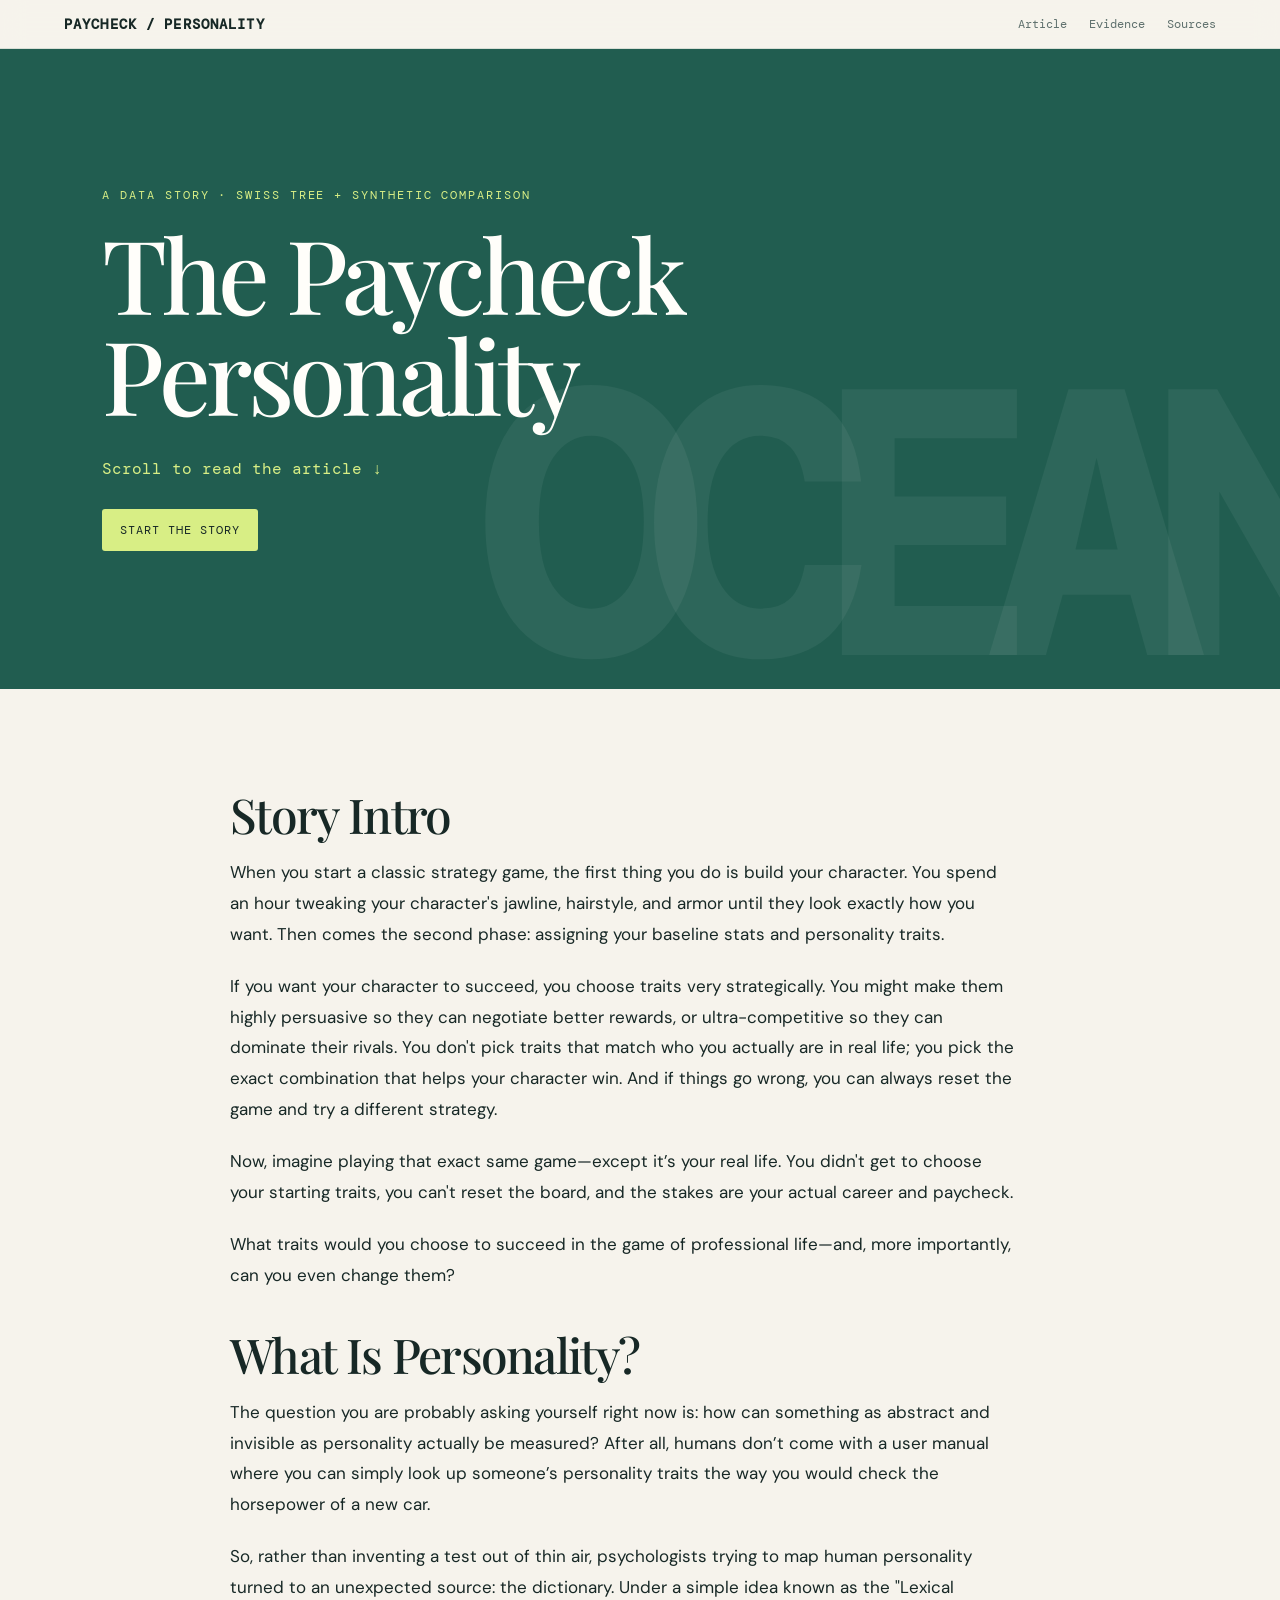
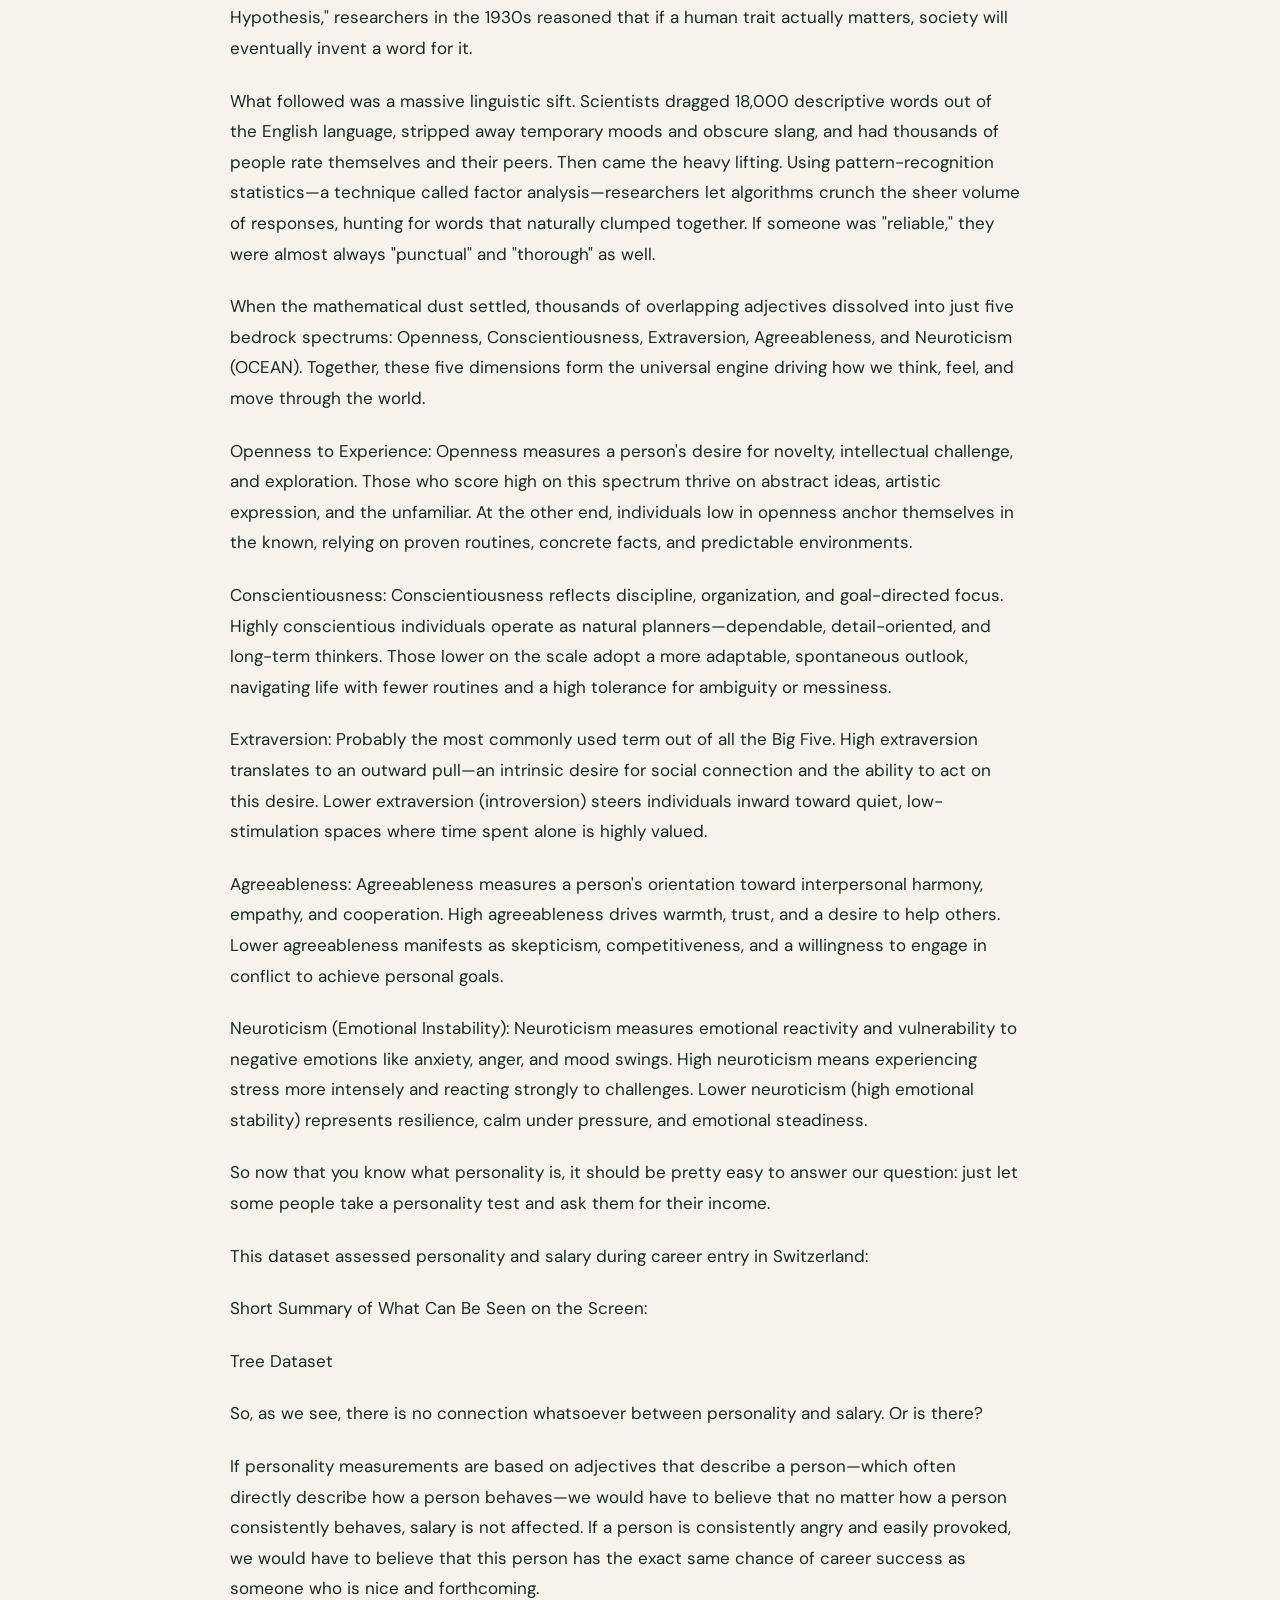
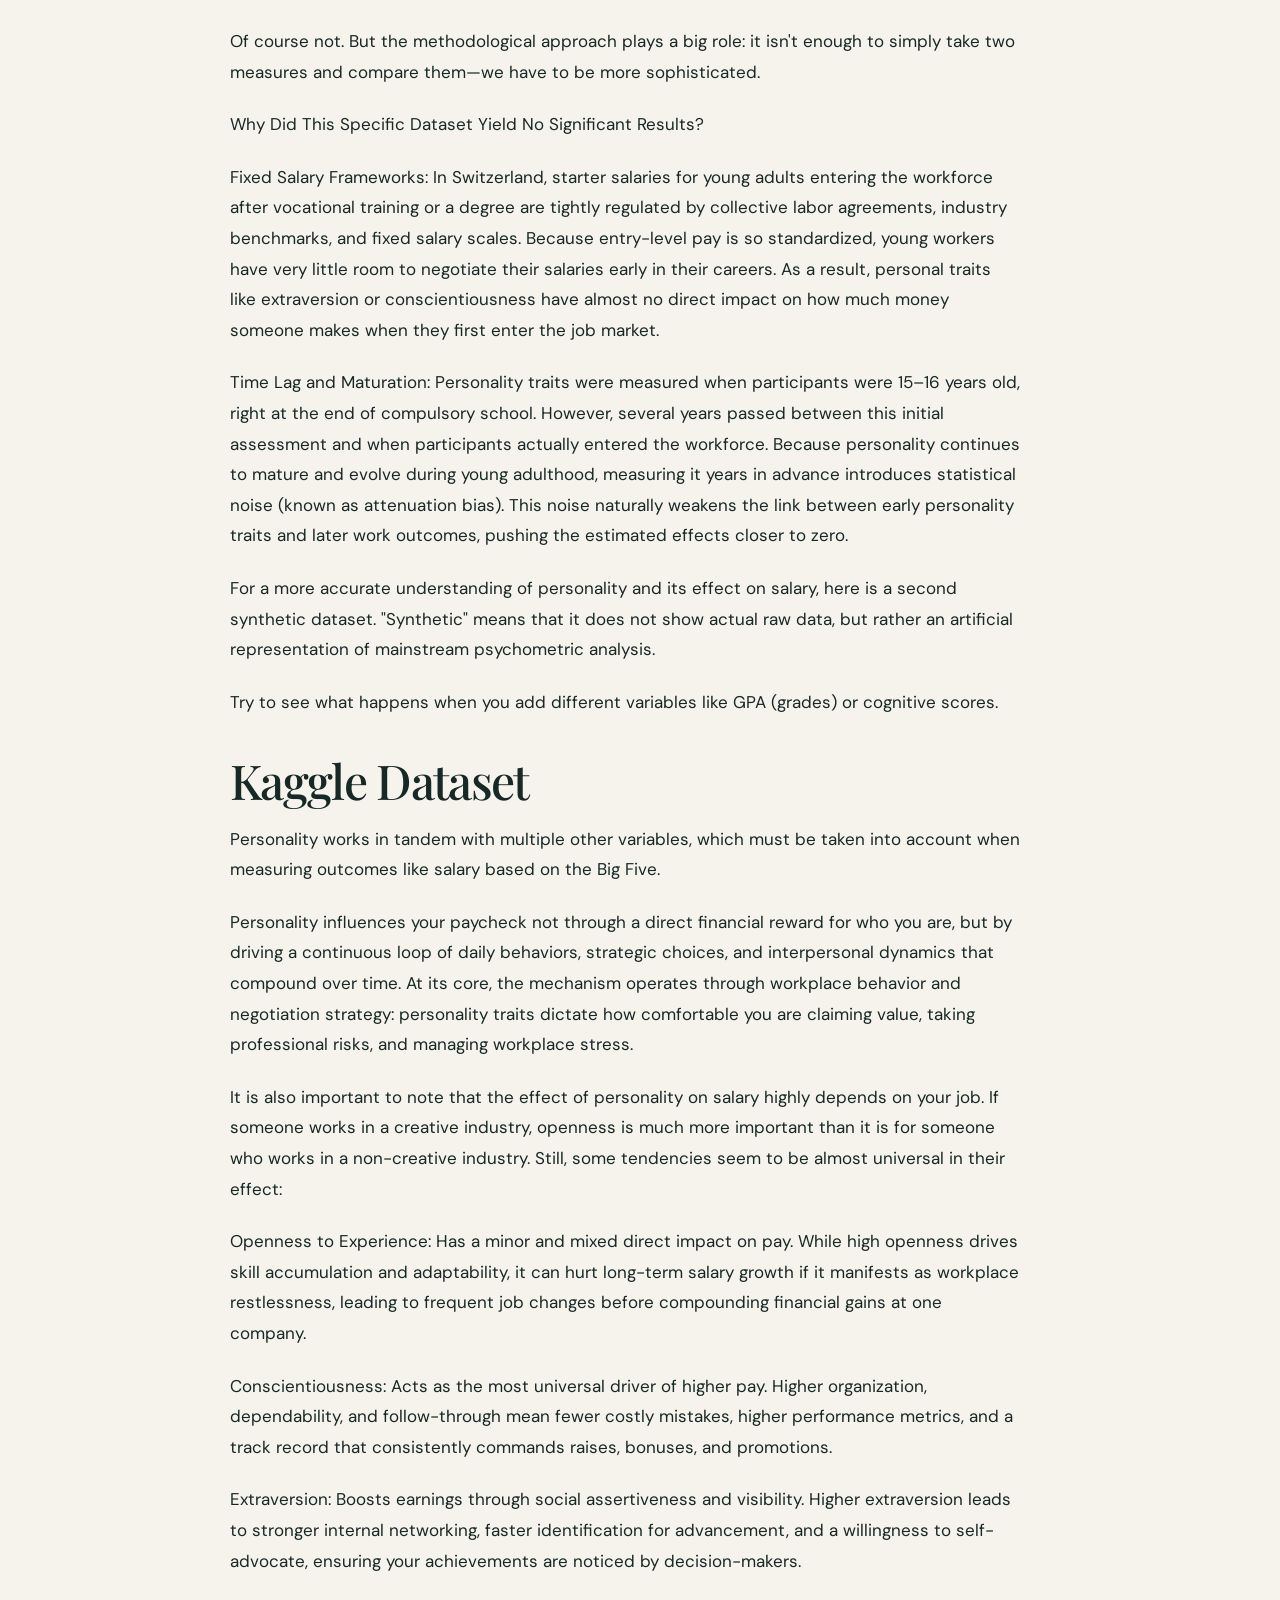
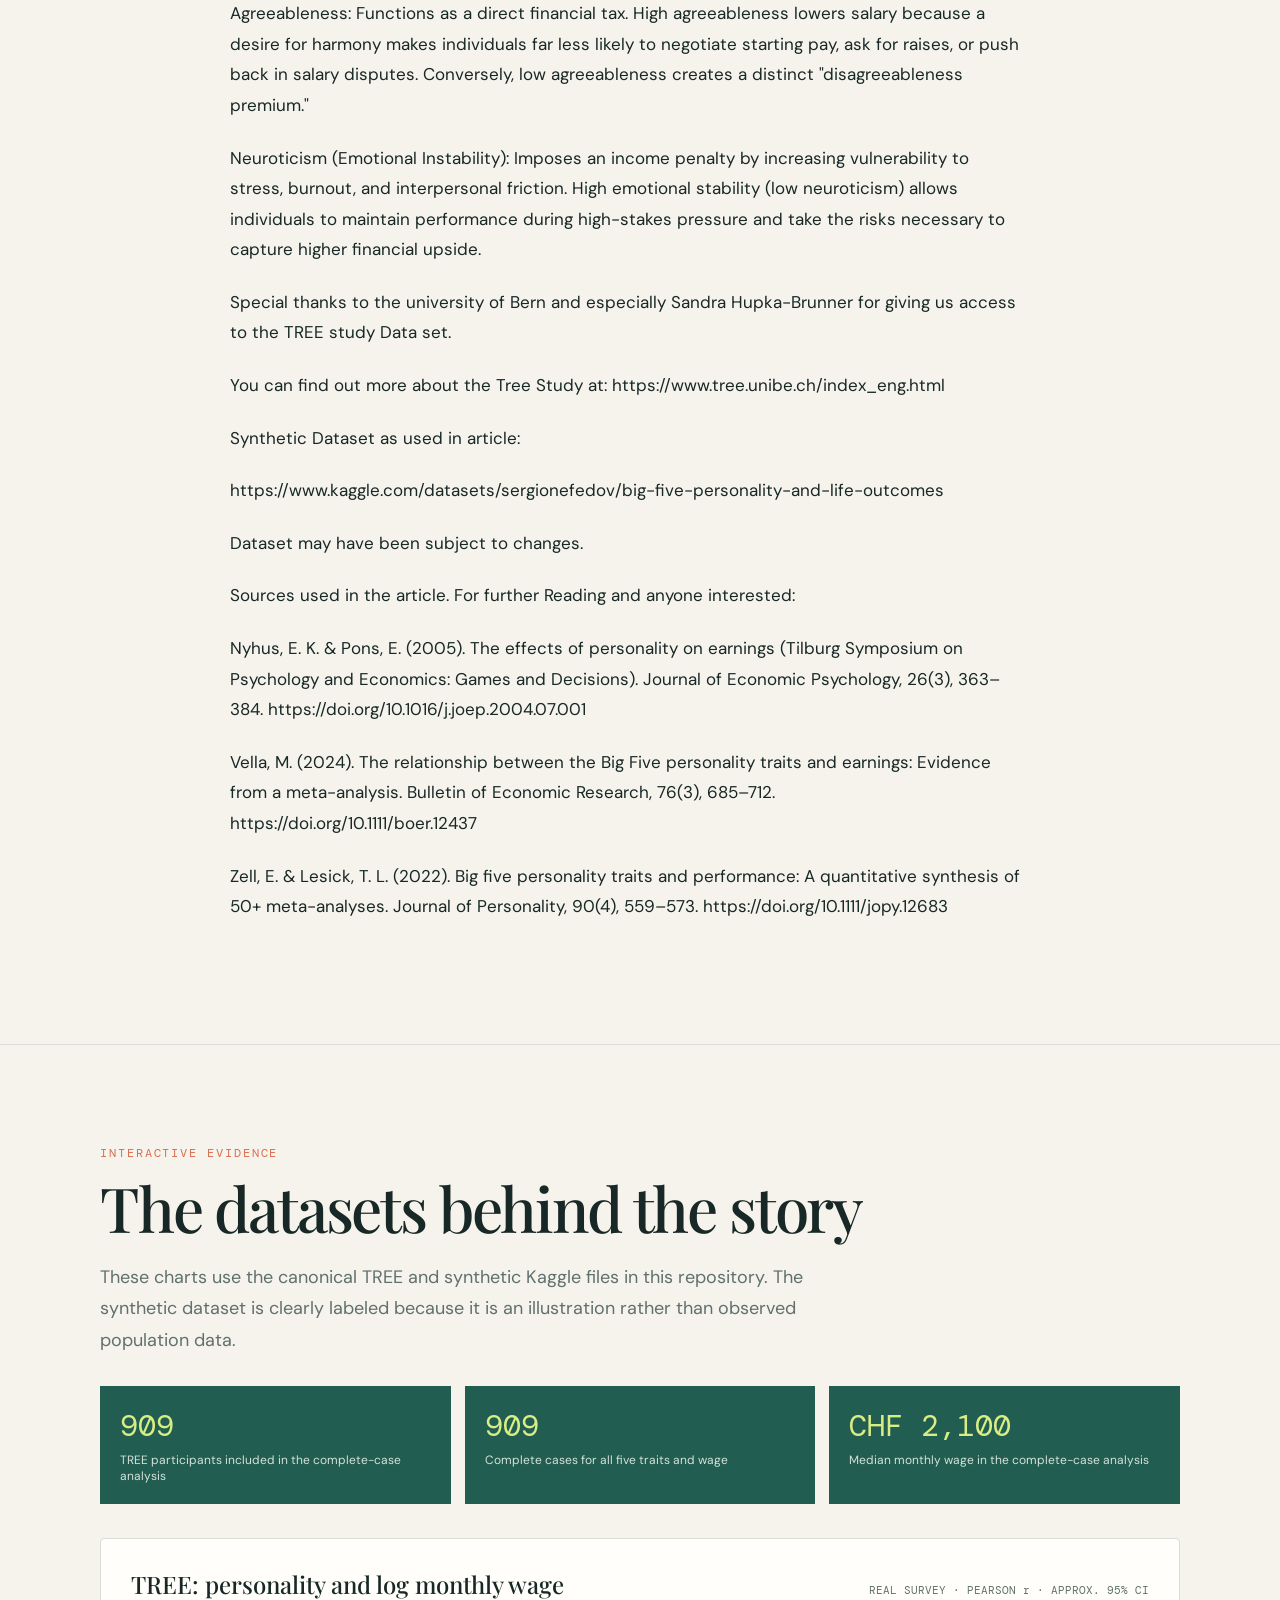
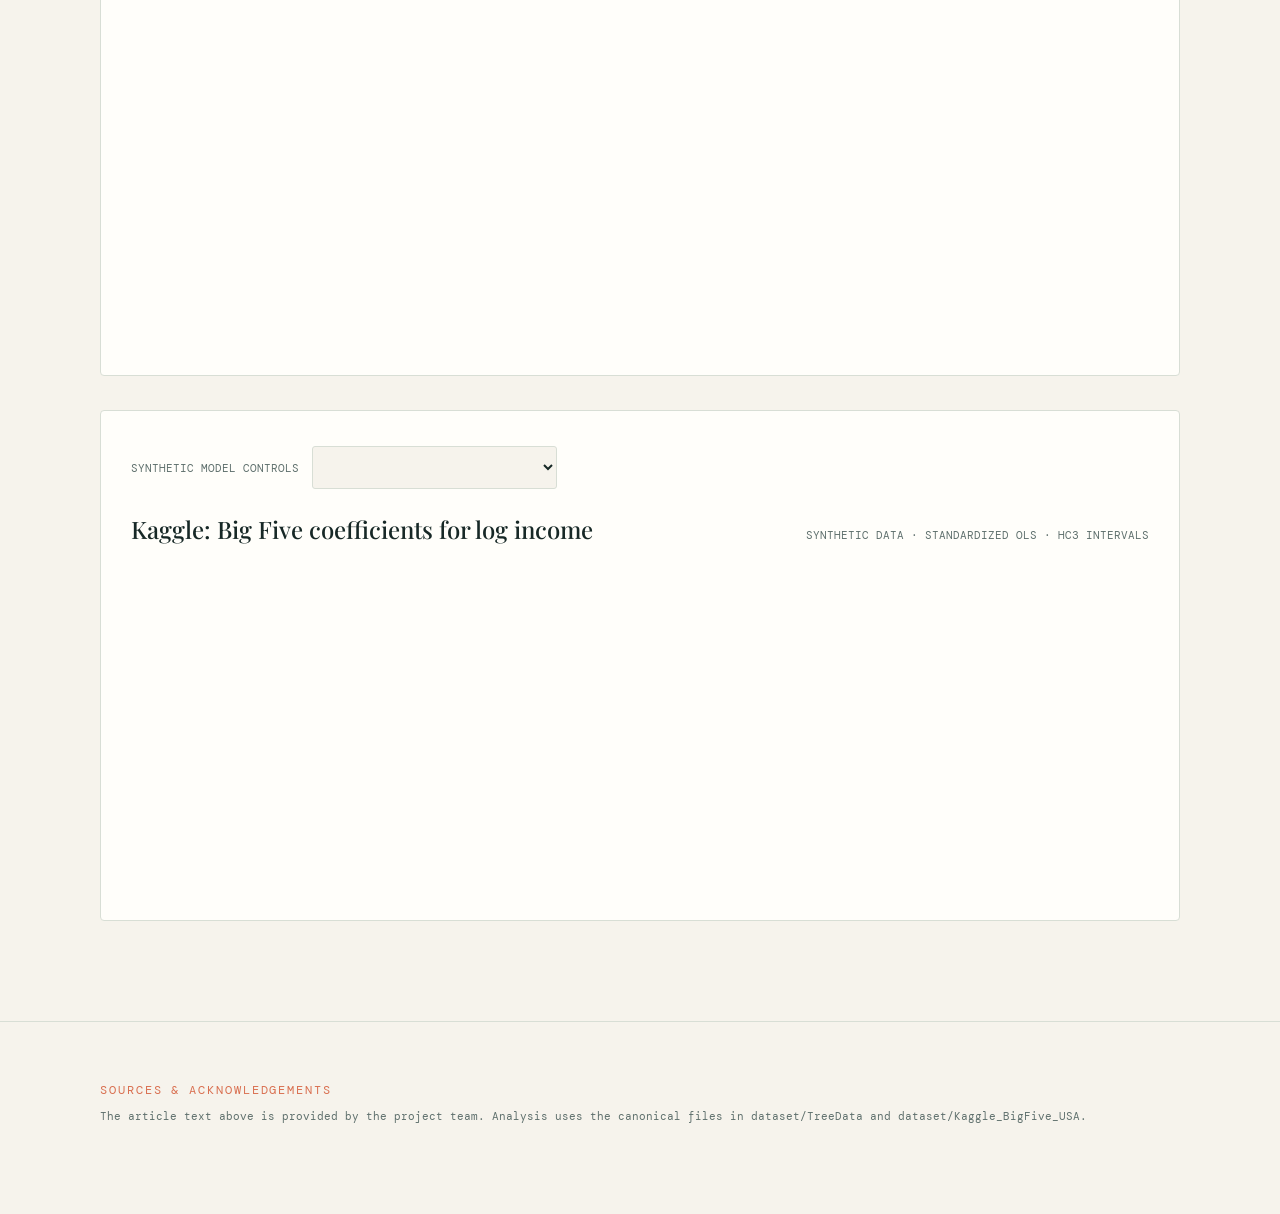
==== docs/article.html @ 625ceca4 "Integrate teammate article text into HTML story" ====
<!doctype html>
<html lang="en"><head><meta charset="utf-8"><meta name="viewport" content="width=device-width,initial-scale=1">
<meta name="description" content="An interactive story about personality and income using TREE and synthetic comparison data.">
<title>The Paycheck Personality</title>
<link rel="preconnect" href="https://fonts.googleapis.com"><link rel="preconnect" href="https://fonts.gstatic.com" crossorigin>
<link href="https://fonts.googleapis.com/css2?family=DM+Mono:wght@400;500&family=DM+Sans:wght@400;500;600;700&family=Playfair+Display:wght@500;600;700&display=swap" rel="stylesheet">
<link rel="stylesheet" href="styles.css"><script src="https://cdn.plot.ly/plotly-3.0.1.min.js"></script>
</head><body>
<nav class="topbar" aria-label="Story navigation">
  <a class="brand" href="#top" style="color:inherit;text-decoration:none">Paycheck / Personality</a>
  <div class="nav"><a href="#article">Article</a><a href="#evidence">Evidence</a><a href="#sources">Sources</a></div>
</nav>

<header class="hero" id="top">
  <div class="hero-inner">
    <div class="eyebrow">A data story · Swiss TREE + synthetic comparison</div>
    <h1>The Paycheck Personality</h1>
    <div class="prompt">Scroll to read the article ↓</div>
    <a class="hero-link" href="#article">Start the story</a>
  </div>
</header>

<main>
<section id="article">
  <div class="wrap teammate-copy">
    <h2>Story Intro</h2>
<p>When you start a classic strategy game, the first thing you do is build your character. You spend an hour tweaking your character&#x27;s jawline, hairstyle, and armor until they look exactly how you want. Then comes the second phase: assigning your baseline stats and personality traits.</p>
<p>If you want your character to succeed, you choose traits very strategically. You might make them highly persuasive so they can negotiate better rewards, or ultra-competitive so they can dominate their rivals. You don&#x27;t pick traits that match who you actually are in real life; you pick the exact combination that helps your character win. And if things go wrong, you can always reset the game and try a different strategy.</p>
<p>Now, imagine playing that exact same game—except it’s your real life. You didn&#x27;t get to choose your starting traits, you can&#x27;t reset the board, and the stakes are your actual career and paycheck.</p>
<p>What traits would you choose to succeed in the game of professional life—and, more importantly, can you even change them?</p>
<h2>What Is Personality?</h2>
<p>The question you are probably asking yourself right now is: how can something as abstract and invisible as personality actually be measured? After all, humans don’t come with a user manual where you can simply look up someone’s personality traits the way you would check the horsepower of a new car.</p>
<p>So, rather than inventing a test out of thin air, psychologists trying to map human personality turned to an unexpected source: the dictionary. Under a simple idea known as the &quot;Lexical Hypothesis,&quot; researchers in the 1930s reasoned that if a human trait actually matters, society will eventually invent a word for it.</p>
<p>What followed was a massive linguistic sift. Scientists dragged 18,000 descriptive words out of the English language, stripped away temporary moods and obscure slang, and had thousands of people rate themselves and their peers. Then came the heavy lifting. Using pattern-recognition statistics—a technique called factor analysis—researchers let algorithms crunch the sheer volume of responses, hunting for words that naturally clumped together. If someone was &quot;reliable,&quot; they were almost always &quot;punctual&quot; and &quot;thorough&quot; as well.</p>
<p>When the mathematical dust settled, thousands of overlapping adjectives dissolved into just five bedrock spectrums: Openness, Conscientiousness, Extraversion, Agreeableness, and Neuroticism (OCEAN). Together, these five dimensions form the universal engine driving how we think, feel, and move through the world.</p>
<p>Openness to Experience: Openness measures a person&#x27;s desire for novelty, intellectual challenge, and exploration. Those who score high on this spectrum thrive on abstract ideas, artistic expression, and the unfamiliar. At the other end, individuals low in openness anchor themselves in the known, relying on proven routines, concrete facts, and predictable environments.</p>
<p>Conscientiousness: Conscientiousness reflects discipline, organization, and goal-directed focus. Highly conscientious individuals operate as natural planners—dependable, detail-oriented, and long-term thinkers. Those lower on the scale adopt a more adaptable, spontaneous outlook, navigating life with fewer routines and a high tolerance for ambiguity or messiness.</p>
<p>Extraversion: Probably the most commonly used term out of all the Big Five. High extraversion translates to an outward pull—an intrinsic desire for social connection and the ability to act on this desire. Lower extraversion (introversion) steers individuals inward toward quiet, low-stimulation spaces where time spent alone is highly valued.</p>
<p>Agreeableness: Agreeableness measures a person&#x27;s orientation toward interpersonal harmony, empathy, and cooperation. High agreeableness drives warmth, trust, and a desire to help others. Lower agreeableness manifests as skepticism, competitiveness, and a willingness to engage in conflict to achieve personal goals.</p>
<p>Neuroticism (Emotional Instability): Neuroticism measures emotional reactivity and vulnerability to negative emotions like anxiety, anger, and mood swings. High neuroticism means experiencing stress more intensely and reacting strongly to challenges. Lower neuroticism (high emotional stability) represents resilience, calm under pressure, and emotional steadiness.</p>
<p>So now that you know what personality is, it should be pretty easy to answer our question: just let some people take a personality test and ask them for their income.</p>
<p>This dataset assessed personality and salary during career entry in Switzerland:</p>
<p>Short Summary of What Can Be Seen on the Screen:</p>
<p>Tree Dataset</p>
<p>So, as we see, there is no connection whatsoever between personality and salary. Or is there?</p>
<p>If personality measurements are based on adjectives that describe a person—which often directly describe how a person behaves—we would have to believe that no matter how a person consistently behaves, salary is not affected. If a person is consistently angry and easily provoked, we would have to believe that this person has the exact same chance of career success as someone who is nice and forthcoming.</p>
<p>Of course not. But the methodological approach plays a big role: it isn&#x27;t enough to simply take two measures and compare them—we have to be more sophisticated.</p>
<p>Why Did This Specific Dataset Yield No Significant Results?</p>
<p>Fixed Salary Frameworks: In Switzerland, starter salaries for young adults entering the workforce after vocational training or a degree are tightly regulated by collective labor agreements, industry benchmarks, and fixed salary scales. Because entry-level pay is so standardized, young workers have very little room to negotiate their salaries early in their careers. As a result, personal traits like extraversion or conscientiousness have almost no direct impact on how much money someone makes when they first enter the job market.</p>
<p>Time Lag and Maturation: Personality traits were measured when participants were 15–16 years old, right at the end of compulsory school. However, several years passed between this initial assessment and when participants actually entered the workforce. Because personality continues to mature and evolve during young adulthood, measuring it years in advance introduces statistical noise (known as attenuation bias). This noise naturally weakens the link between early personality traits and later work outcomes, pushing the estimated effects closer to zero.</p>
<p>For a more accurate understanding of personality and its effect on salary, here is a second synthetic dataset. &quot;Synthetic&quot; means that it does not show actual raw data, but rather an artificial representation of mainstream psychometric analysis.</p>
<p>Try to see what happens when you add different variables like GPA (grades) or cognitive scores.</p>
<h2>Kaggle Dataset</h2>
<p>Personality works in tandem with multiple other variables, which must be taken into account when measuring outcomes like salary based on the Big Five.</p>
<p>Personality influences your paycheck not through a direct financial reward for who you are, but by driving a continuous loop of daily behaviors, strategic choices, and interpersonal dynamics that compound over time. At its core, the mechanism operates through workplace behavior and negotiation strategy: personality traits dictate how comfortable you are claiming value, taking professional risks, and managing workplace stress.</p>
<p>It is also important to note that the effect of personality on salary highly depends on your job. If someone works in a creative industry, openness is much more important than it is for someone who works in a non-creative industry. Still, some tendencies seem to be almost universal in their effect:</p>
<p>Openness to Experience: Has a minor and mixed direct impact on pay. While high openness drives skill accumulation and adaptability, it can hurt long-term salary growth if it manifests as workplace restlessness, leading to frequent job changes before compounding financial gains at one company.</p>
<p>Conscientiousness: Acts as the most universal driver of higher pay. Higher organization, dependability, and follow-through mean fewer costly mistakes, higher performance metrics, and a track record that consistently commands raises, bonuses, and promotions.</p>
<p>Extraversion: Boosts earnings through social assertiveness and visibility. Higher extraversion leads to stronger internal networking, faster identification for advancement, and a willingness to self-advocate, ensuring your achievements are noticed by decision-makers.</p>
<p>Agreeableness: Functions as a direct financial tax. High agreeableness lowers salary because a desire for harmony makes individuals far less likely to negotiate starting pay, ask for raises, or push back in salary disputes. Conversely, low agreeableness creates a distinct &quot;disagreeableness premium.&quot;</p>
<p>Neuroticism (Emotional Instability): Imposes an income penalty by increasing vulnerability to stress, burnout, and interpersonal friction. High emotional stability (low neuroticism) allows individuals to maintain performance during high-stakes pressure and take the risks necessary to capture higher financial upside.</p>
<p>Special thanks to the university of Bern and especially Sandra Hupka-Brunner for giving us access to the TREE study Data set.</p>
<p>You can find out more about the Tree Study at:  https://www.tree.unibe.ch/index_eng.html</p>
<p>Synthetic Dataset as used in article:</p>
<p>https://www.kaggle.com/datasets/sergionefedov/big-five-personality-and-life-outcomes</p>
<p>Dataset may have been subject to changes.</p>
<p>Sources used in the article. For further Reading and anyone interested:</p>
<p>Nyhus, E. K. &amp; Pons, E. (2005). The effects of personality on earnings (Tilburg Symposium on Psychology and Economics: Games and Decisions). Journal of Economic Psychology, 26(3), 363–384. https://doi.org/10.1016/j.joep.2004.07.001</p>
<p>Vella, M. (2024). The relationship between the Big Five personality traits and earnings: Evidence from a meta-analysis. Bulletin of Economic Research, 76(3), 685–712. https://doi.org/10.1111/boer.12437</p>
<p>Zell, E. &amp; Lesick, T. L. (2022). Big five personality traits and performance: A quantitative synthesis of 50+ meta-analyses. Journal of Personality, 90(4), 559–573. https://doi.org/10.1111/jopy.12683</p>
  </div>
</section>

<section id="evidence">
  <div class="wrap">
    <div class="section-tag">Interactive evidence</div>
    <h2>The datasets behind the story</h2>
    <p class="lede">These charts use the canonical TREE and synthetic Kaggle files in this repository. The synthetic dataset is clearly labeled because it is an illustration rather than observed population data.</p>
    <div class="stats">
      <div class="stat"><div class="number" id="tree-n">—</div><div class="label">TREE participants included in the complete-case analysis</div></div>
      <div class="stat"><div class="number" id="tree-complete">—</div><div class="label">Complete cases for all five traits and wage</div></div>
      <div class="stat"><div class="number" id="tree-median">—</div><div class="label">Median monthly wage in the complete-case analysis</div></div>
    </div>
    <div class="chart-card">
      <div class="chart-title"><h3>TREE: personality and log monthly wage</h3><span>REAL SURVEY · PEARSON r · APPROX. 95% CI</span></div>
      <div id="tree-chart" class="chart" role="img" aria-label="Bar chart of TREE trait correlations with log monthly wage"></div>
      <div id="tree-table" class="table-wrap"></div>
    </div>
    <div class="chart-card">
      <div class="control-row"><label for="model-select">Synthetic model controls</label><select id="model-select" aria-label="Select regression control set"></select><span id="model-n" class="source-note"></span></div>
      <div class="chart-title"><h3>Kaggle: Big Five coefficients for log income</h3><span>SYNTHETIC DATA · STANDARDIZED OLS · HC3 INTERVALS</span></div>
      <div id="kaggle-chart" class="chart" role="img" aria-label="Interactive coefficient chart for synthetic income regression"></div>
      <div id="model-table" class="table-wrap"></div>
    </div>
  </div>
</section>
</main>

<footer class="foot" id="sources">
  <div class="wrap">
    <div class="section-tag">Sources & acknowledgements</div>
    <p class="source-note">The article text above is provided by the project team. Analysis uses the canonical files in dataset/TreeData and dataset/Kaggle_BigFive_USA.</p>
  </div>
</footer>

<script src="data.js"></script>
<script>
const palette = { ink: '#172826', muted: '#5f706d', green: '#215d50', coral: '#d96f50', paper: '#fffefa' };
const baseLayout = { paper_bgcolor: palette.paper, plot_bgcolor: palette.paper, font: { family: 'DM Sans, sans-serif', color: palette.ink }, margin: { l: 56, r: 20, t: 15, b: 76 }, xaxis: { tickangle: -18, automargin: true, gridcolor: '#edf0e9' }, yaxis: { zeroline: true, zerolinecolor: palette.ink, gridcolor: '#edf0e9' }, showlegend: false };
document.getElementById('tree-n').textContent = STORY_DATA.tree.n.toLocaleString();
document.getElementById('tree-complete').textContent = STORY_DATA.tree.complete_n.toLocaleString();
document.getElementById('tree-median').textContent = 'CHF ' + STORY_DATA.tree.median_monthly.toLocaleString(undefined, { maximumFractionDigits: 0 });
Plotly.newPlot('tree-chart', [{ type: 'bar', x: STORY_DATA.tree.correlations.map(d => d.trait), y: STORY_DATA.tree.correlations.map(d => d.r), marker: { color: STORY_DATA.tree.correlations.map(d => d.r >= 0 ? palette.green : palette.coral) }, error_y: { type: 'data', array: STORY_DATA.tree.correlations.map(d => d.ci), visible: true, color: palette.muted }, customdata: STORY_DATA.tree.correlations.map(d => [d.p, d.n]), hovertemplate: '<b>%{x}</b><br>Pearson r: %{y:.3f}<br>p-value: %{customdata[0]:.3g}<br>n: %{customdata[1]}<extra></extra>' }], { ...baseLayout, yaxis: { ...baseLayout.yaxis, title: 'Pearson r with log monthly wage' } }, { responsive: true, displayModeBar: false });
document.getElementById('tree-table').innerHTML = '<table><thead><tr><th>Trait</th><th>Pearson r</th><th>p-value</th><th>n</th></tr></thead><tbody>' + STORY_DATA.tree.correlations.map(d => `<tr><td>${d.trait}</td><td>${d.r.toFixed(3)}</td><td>${d.p < .001 ? '&lt; .001' : d.p.toFixed(3)}</td><td>${d.n.toLocaleString()}</td></tr>`).join('') + '</tbody></table>';
const select = document.getElementById('model-select');
Object.entries(STORY_DATA.models).forEach(([key, model]) => { const option = document.createElement('option'); option.value = key; option.textContent = model.label; select.appendChild(option); });
function showModel(key) {
  const model = STORY_DATA.models[key];
  Plotly.react('kaggle-chart', [{ type: 'bar', x: model.rows.map(d => d.trait), y: model.rows.map(d => d.beta), marker: { color: model.rows.map(d => d.beta >= 0 ? palette.green : palette.coral) }, error_y: { type: 'data', array: model.rows.map(d => 1.96 * d.se), visible: true, color: palette.muted }, customdata: model.rows.map(d => [d.p]), hovertemplate: '<b>%{x}</b><br>Standardized beta: %{y:.3f}<br>p-value: %{customdata[0]:.3g}<extra></extra>' }], { ...baseLayout, yaxis: { ...baseLayout.yaxis, title: 'Standardized coefficient (95% CI)' } }, { responsive: true, displayModeBar: false });
  document.getElementById('model-n').textContent = model.n.toLocaleString() + ' rows · ' + model.controls_label;
  document.getElementById('model-table').innerHTML = '<table><thead><tr><th>Trait</th><th>Std. beta</th><th>95% CI</th><th>p-value</th></tr></thead><tbody>' + model.rows.map(d => `<tr><td>${d.trait}</td><td>${d.beta.toFixed(3)}</td><td>${(d.beta-1.96*d.se).toFixed(3)} to ${(d.beta+1.96*d.se).toFixed(3)}</td><td>${d.p < .001 ? '&lt; .001' : d.p.toFixed(3)}</td></tr>`).join('') + '</tbody></table>';
}
select.addEventListener('change', () => showModel(select.value));
showModel(select.value);
</script>

</body></html>
---- docs/styles.css ----
:root {
  --paper: #f6f3ec;
  --ink: #172826;
  --muted: #5f706d;
  --line: #d8ded5;
  --green: #215d50;
  --lime: #d8ee85;
  --coral: #d96f50;
  --white: #fffefa;
}
* { box-sizing: border-box; }
html { scroll-behavior: smooth; }
body { margin: 0; background: var(--paper); color: var(--ink); font-family: "DM Sans", sans-serif; }
a { color: var(--green); }
.topbar { position: sticky; top: 0; z-index: 20; display: flex; justify-content: space-between; align-items: center; padding: 15px max(5vw, calc((100vw - 1180px)/2)); background: rgba(246,243,236,.92); border-bottom: 1px solid var(--line); backdrop-filter: blur(12px); }
.brand { font: 600 14px "DM Mono", monospace; letter-spacing: .08em; text-transform: uppercase; }
.nav { display: flex; gap: 22px; font: 12px "DM Mono", monospace; }
.nav a { color: var(--muted); text-decoration: none; }
.nav a:hover { color: var(--coral); }
.hero { min-height: 640px; display: grid; align-items: center; position: relative; overflow: hidden; color: var(--white); background: var(--green); padding: 92px max(8vw, calc((100vw - 1180px)/2)); }
.hero::after { content: "OCEAN"; position: absolute; right: -3vw; bottom: -6vw; color: rgba(255,255,255,.055); font: 700 clamp(140px, 28vw, 390px) "DM Mono", monospace; letter-spacing: -.13em; }
.hero-inner { max-width: 790px; position: relative; z-index: 1; }
.eyebrow, .section-tag { font: 12px "DM Mono", monospace; letter-spacing: .16em; text-transform: uppercase; }
.eyebrow { color: var(--lime); }
h1, h2, h3 { font-family: "Playfair Display", Georgia, serif; font-weight: 500; }
h1 { max-width: 780px; margin: 20px 0; font-size: clamp(54px, 8vw, 104px); line-height: .98; letter-spacing: -.045em; }
.hero p { max-width: 590px; color: #d6e2d9; font-size: 18px; line-height: 1.7; }
.hero .prompt { margin-top: 34px; color: var(--lime); font: 16px "DM Mono", monospace; }
.hero-link { display: inline-block; margin-top: 30px; padding: 13px 18px; color: var(--ink); background: var(--lime); text-decoration: none; border-radius: 3px; font: 12px "DM Mono", monospace; text-transform: uppercase; letter-spacing: .08em; }
.wrap { width: min(1080px, 88vw); margin: auto; }
section { padding: 100px 0; border-bottom: 1px solid var(--line); scroll-margin-top: 66px; }
.section-tag { color: var(--coral); }
h2 { max-width: 780px; margin: 14px 0 22px; font-size: clamp(38px, 5vw, 62px); line-height: 1.05; letter-spacing: -.035em; }
.lede { max-width: 740px; color: var(--muted); font-size: 18px; line-height: 1.75; }
.prose { max-width: 760px; font-size: 16px; line-height: 1.85; }
.teammate-copy { max-width: 820px; }
.teammate-copy p { max-width: 790px; margin: 0 0 22px; color: var(--ink); font-size: 17px; line-height: 1.8; }
.teammate-copy h2 { margin: 38px 0 18px; font-size: clamp(30px, 4vw, 48px); }
.teammate-copy h2:first-child { margin-top: 0; }
.trait-grid { display: grid; grid-template-columns: repeat(5,1fr); gap: 12px; margin-top: 38px; }
.trait { min-height: 188px; background: var(--white); border: 1px solid var(--line); padding: 20px 17px; }
.trait b { display: block; margin: 0 0 12px; color: var(--green); font: 12px "DM Mono",monospace; text-transform: uppercase; }
.trait p { margin: 0; color: var(--muted); font-size: 13px; line-height: 1.65; }
.chart-card { margin-top: 34px; padding: 20px; background: var(--white); border: 1px solid var(--line); border-radius: 4px; }
.chart-title { display: flex; justify-content: space-between; align-items: baseline; gap: 20px; padding: 4px 10px 0; }
.chart-title h3 { margin: 5px 0; font-size: 24px; }
.chart-title span, .source-note { color: var(--muted); font: 11px "DM Mono", monospace; }
.chart { min-height: 350px; width: 100%; }
.note { margin-top: 18px; padding: 18px 22px; border-left: 3px solid var(--coral); background: #efe9dc; color: #43534f; line-height: 1.7; }
.note strong { color: var(--ink); }
.stats { display: grid; grid-template-columns: repeat(3,1fr); gap: 14px; margin: 30px 0; }
.stat { padding: 20px; background: var(--green); color: var(--white); }
.stat .number { font: 30px "DM Mono",monospace; color: var(--lime); }
.stat .label { margin-top: 7px; color: #d6e2d9; font-size: 12px; }
.control-row { display: flex; flex-wrap: wrap; align-items: center; gap: 13px; padding: 15px 10px; }
.control-row label { color: var(--muted); font: 11px "DM Mono",monospace; text-transform: uppercase; }
select { min-width: 245px; border: 1px solid var(--line); border-radius: 3px; padding: 11px 13px; color: var(--ink); background: var(--paper); font: 13px "DM Sans",sans-serif; }
.dataset-pill { display: inline-flex; padding: 7px 10px; border-radius: 20px; color: #5c491a; background: var(--lime); font: 10px "DM Mono",monospace; letter-spacing: .08em; text-transform: uppercase; }
.table-wrap { overflow-x: auto; }
.table-wrap table { width: 100%; margin: 16px 0 4px; border-collapse: collapse; font-size: 13px; text-align: left; }
.table-wrap th { color: var(--muted); font: 10px "DM Mono",monospace; letter-spacing: .08em; text-transform: uppercase; }
.table-wrap td, .table-wrap th { padding: 11px 13px; border-bottom: 1px solid var(--line); }
.table-wrap td:not(:first-child) { font-family: "DM Mono",monospace; font-size: 12px; }
.table-wrap tr:last-child td { border-bottom: 0; }
.foot { padding: 60px 0 80px; color: var(--muted); font-size: 13px; line-height: 1.8; }
.foot h2 { color: var(--ink); font-size: 34px; }
.foot a { display: block; width: fit-content; }
@media (max-width: 760px) { .nav { gap: 10px; font-size: 10px; } .brand { font-size: 11px; } .trait-grid { grid-template-columns: repeat(2,1fr); } .trait:last-child { grid-column: span 2; } .hero { min-height: 570px; padding-top: 70px; padding-bottom: 70px; } section { padding: 72px 0; } .stats { grid-template-columns: 1fr; } .chart-card { padding: 10px; } }
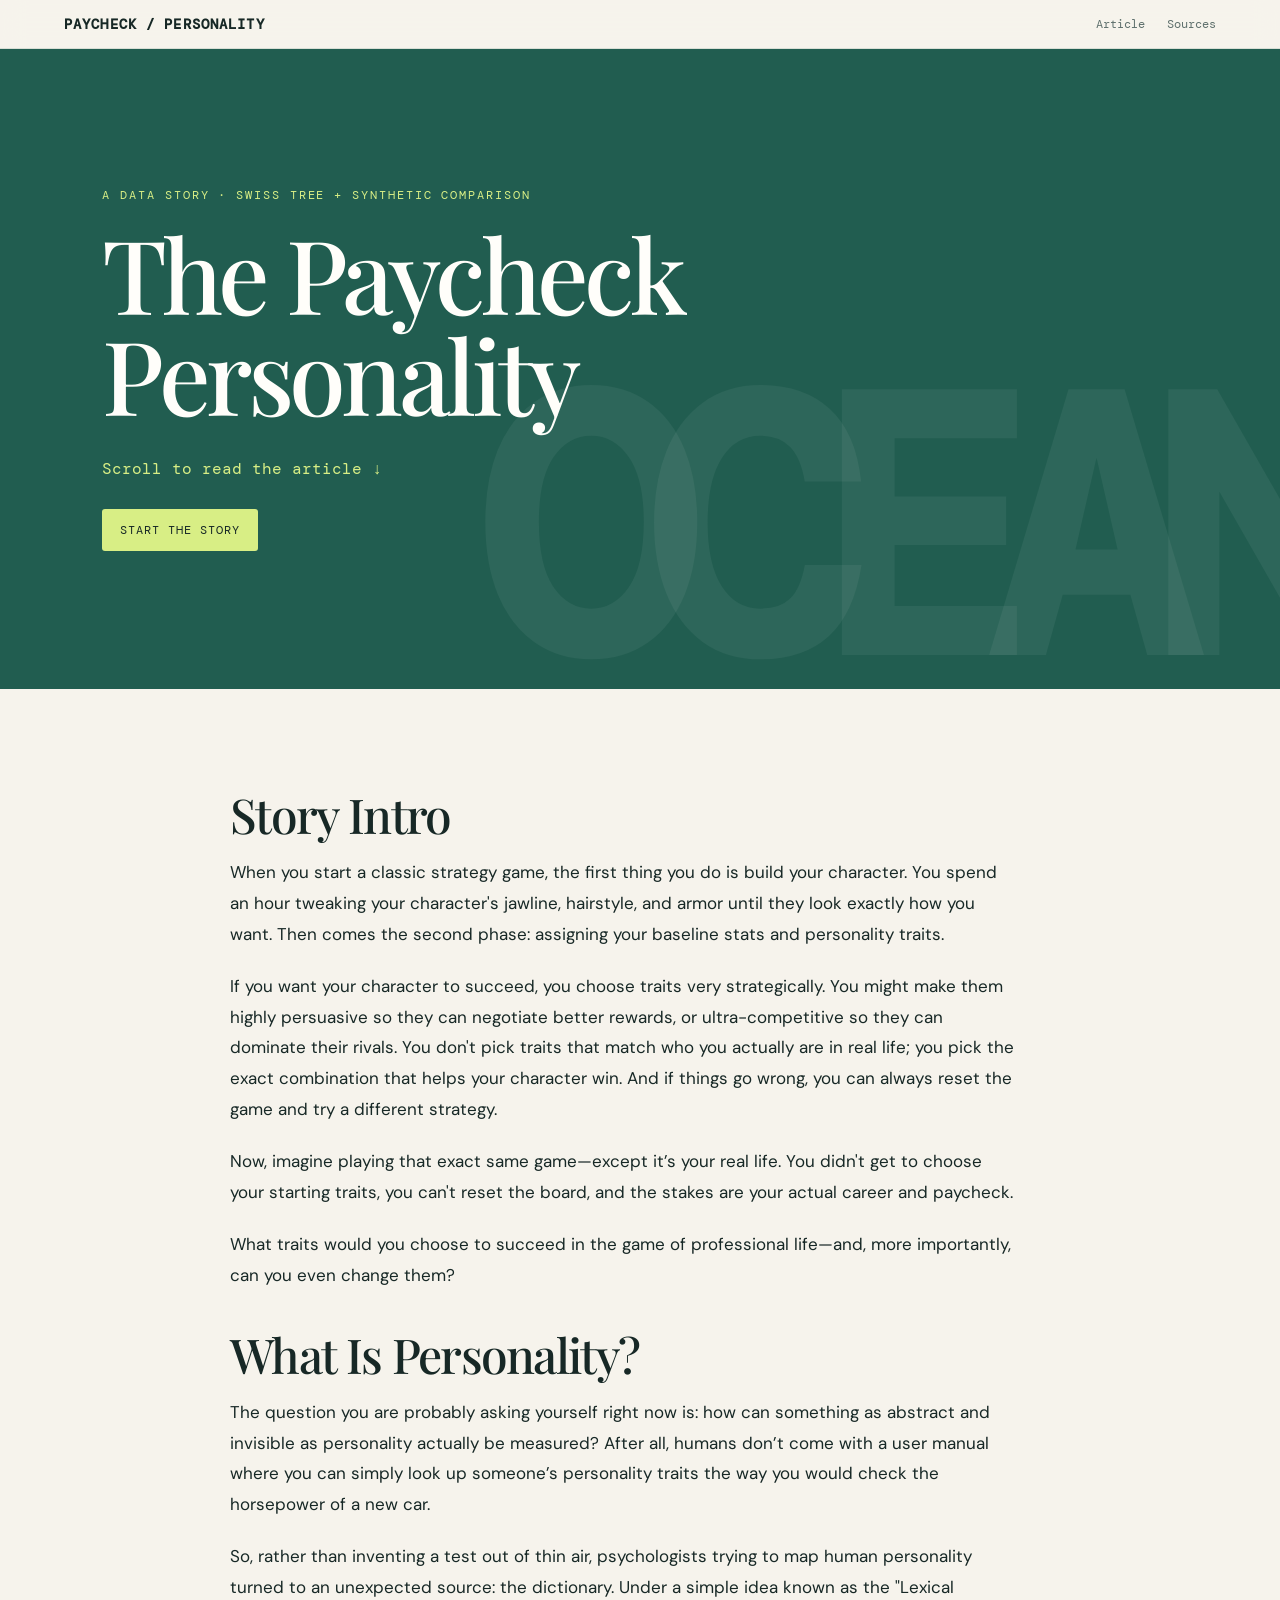
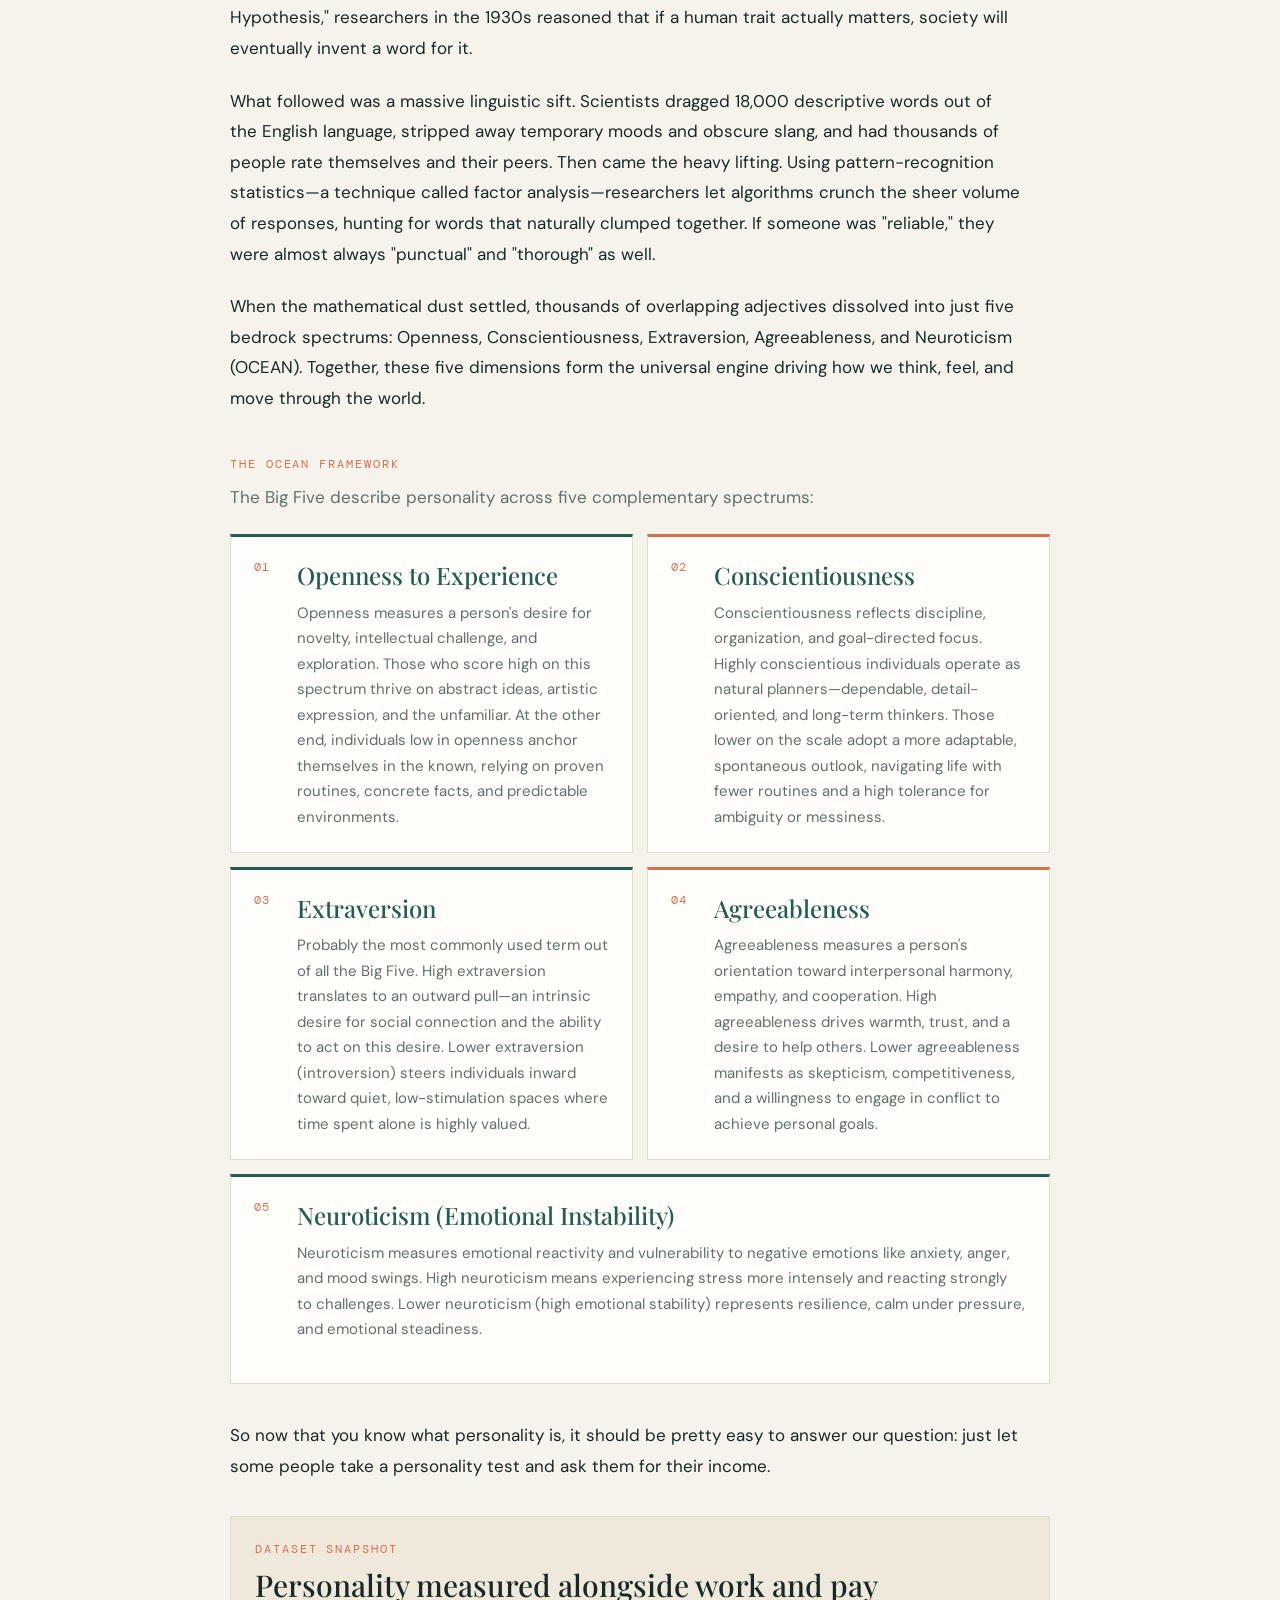
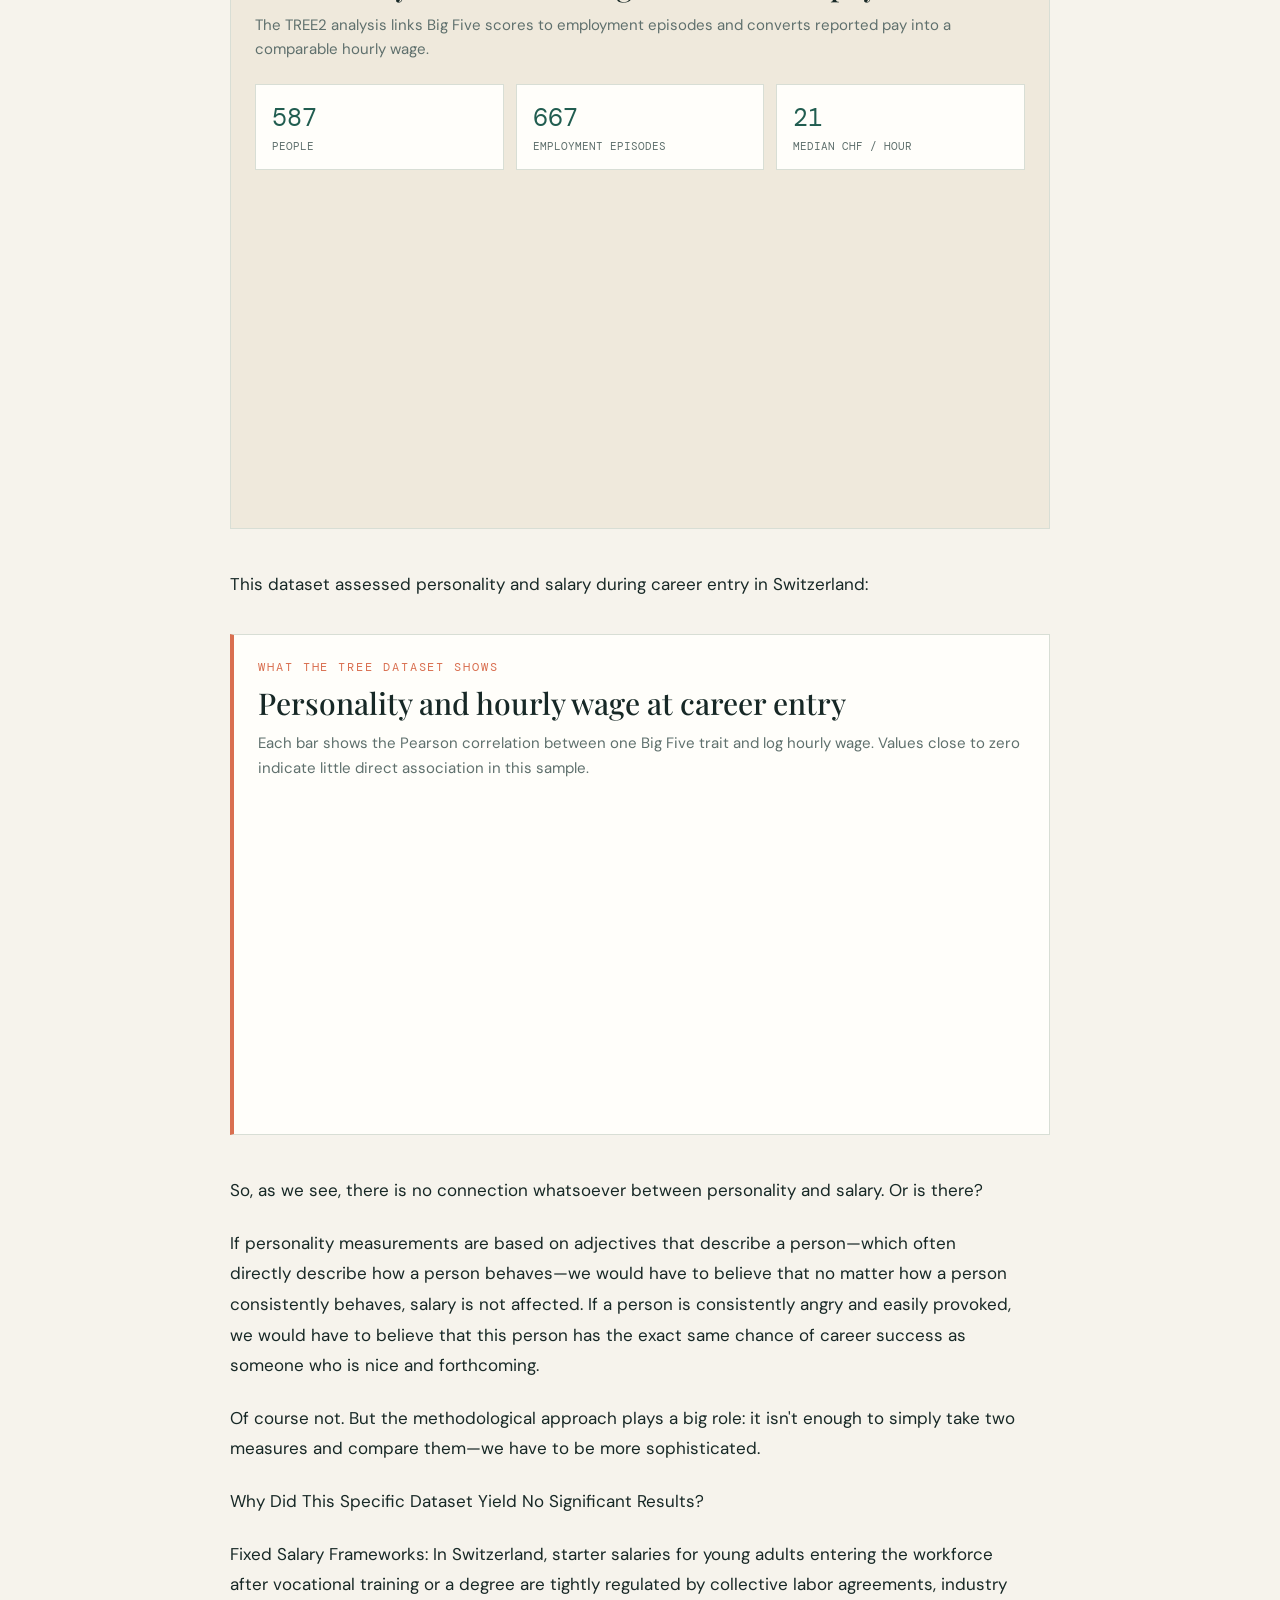
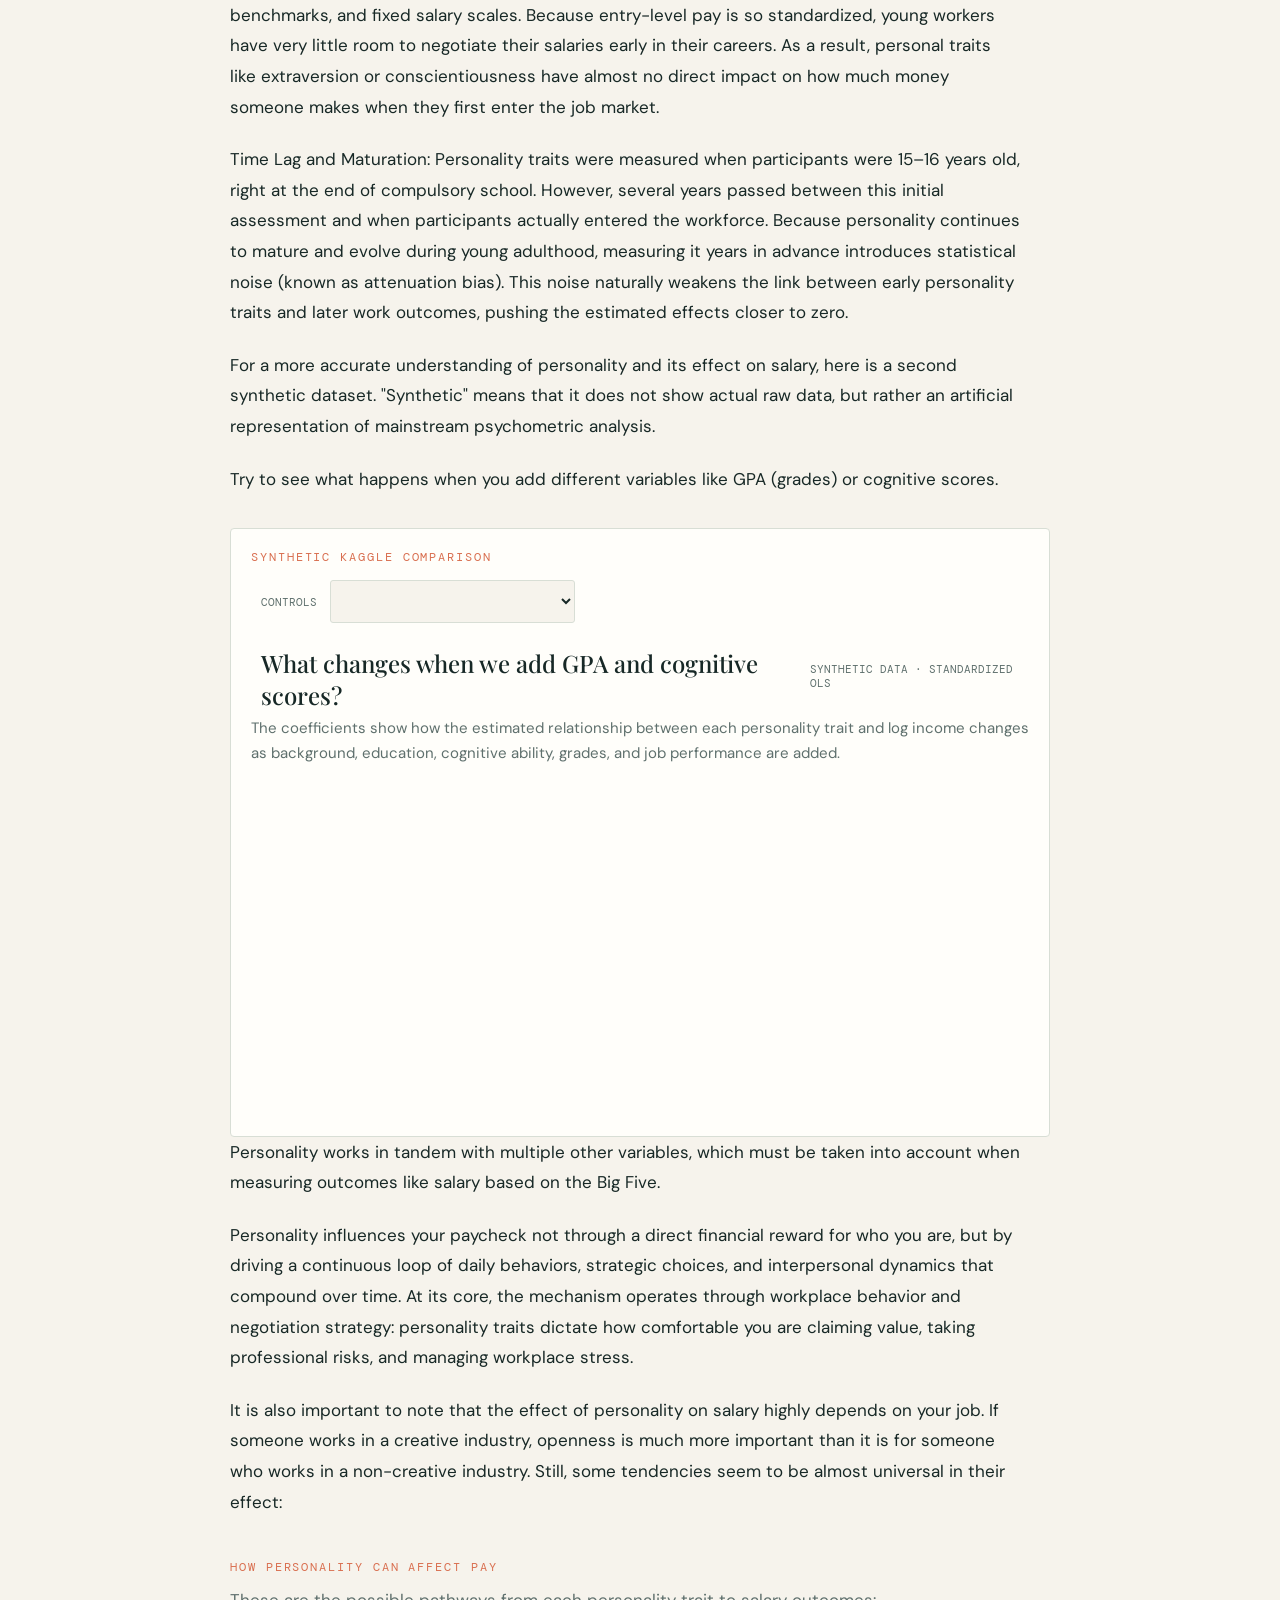
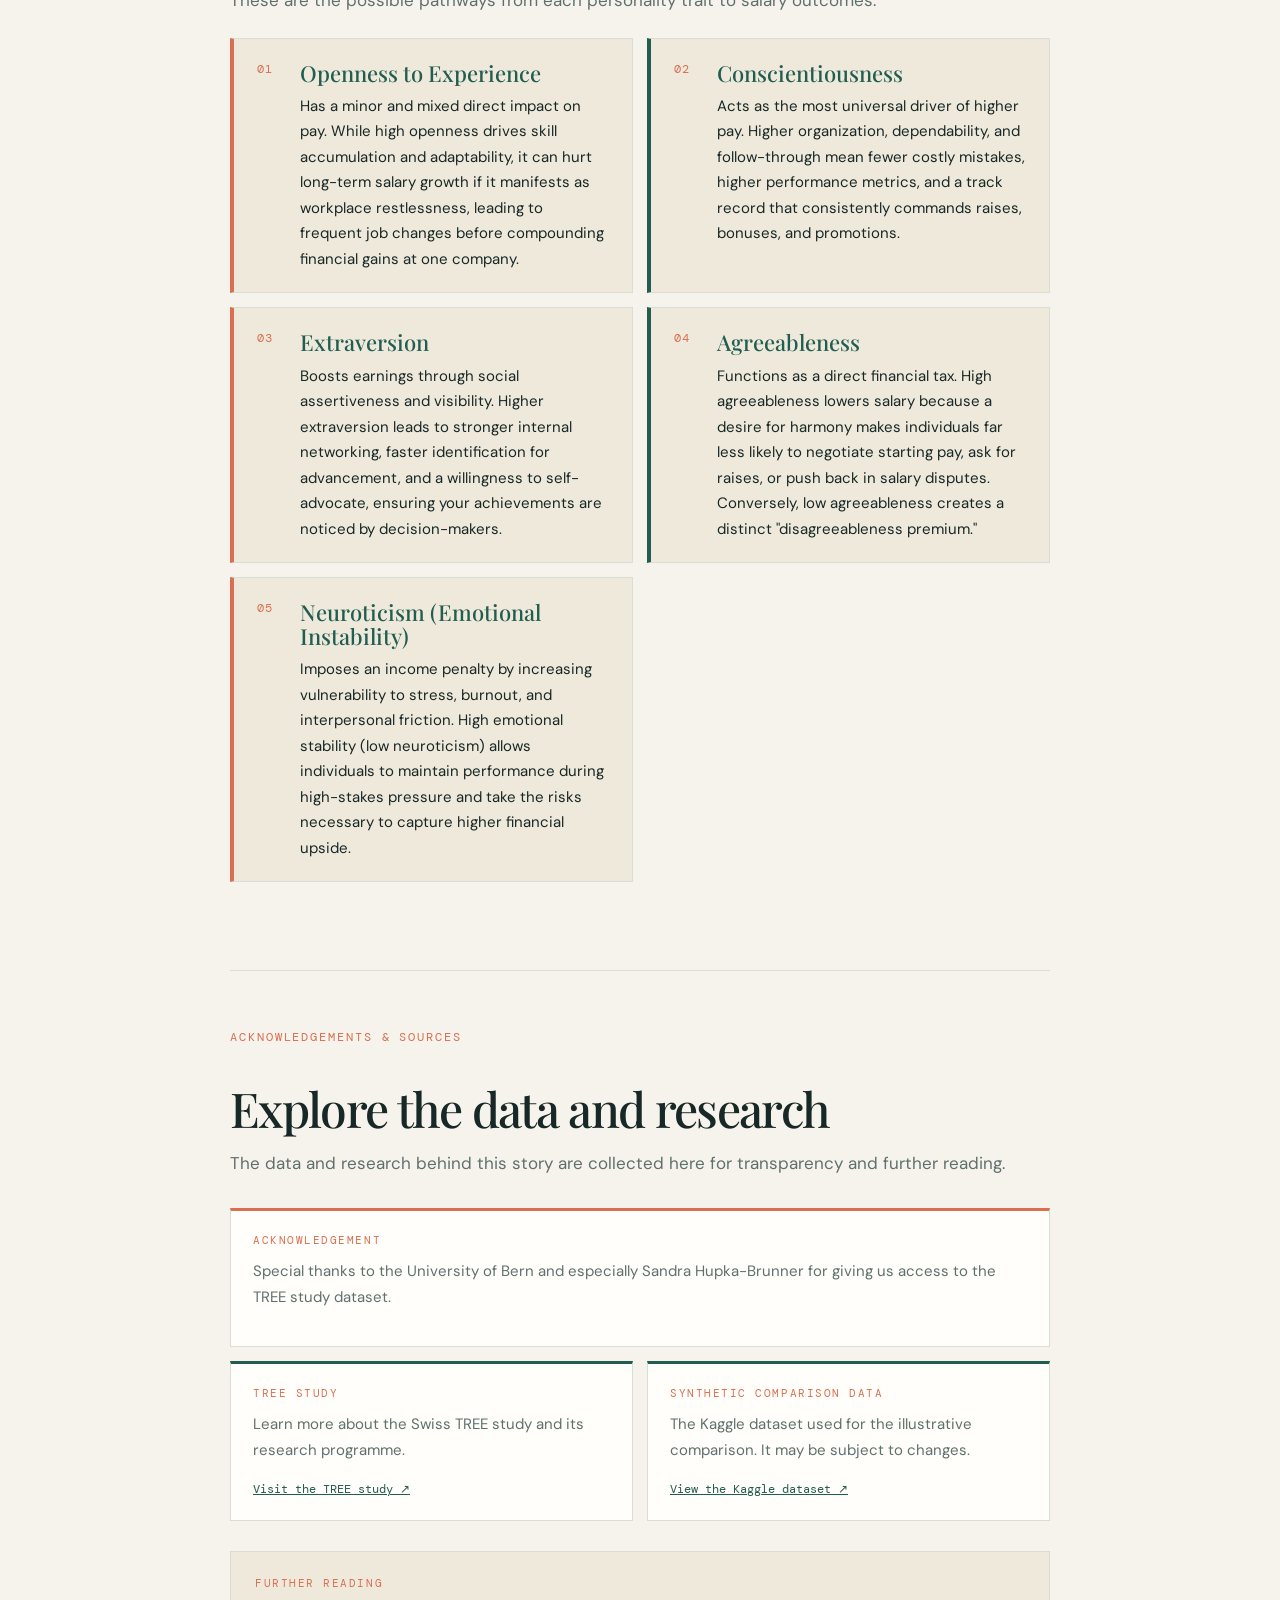
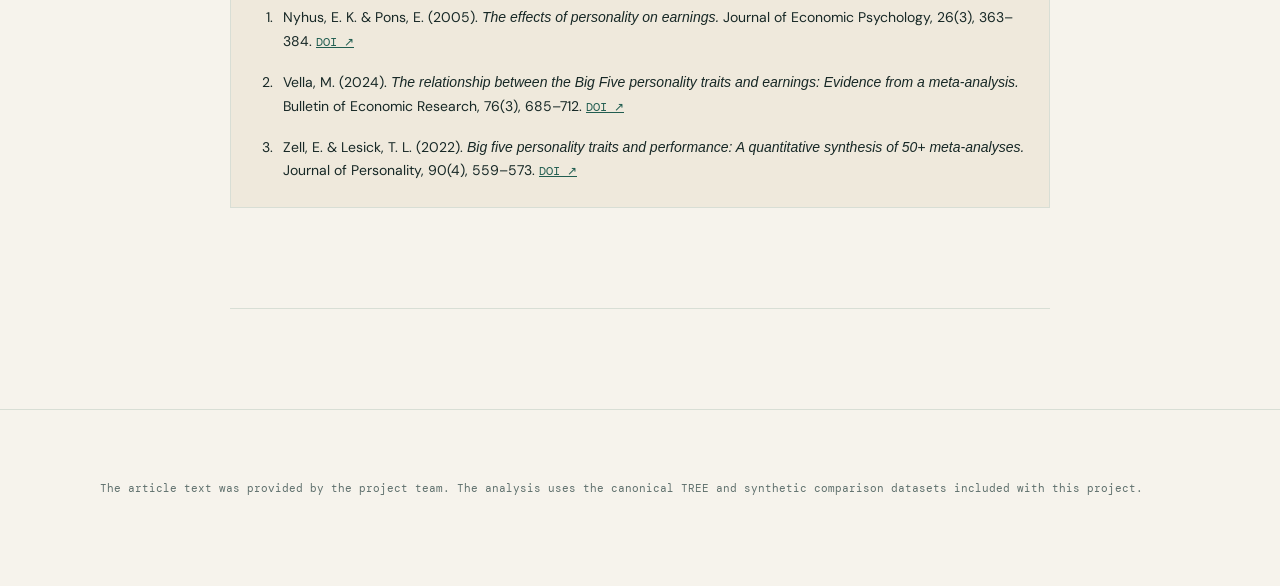
==== commit 0bcf9d48: "Final_article" ====
--- a/docs/article.html
+++ b/docs/article.html
@@ -8,7 +8,7 @@
 </head><body>
 <nav class="topbar" aria-label="Story navigation">
   <a class="brand" href="#top" style="color:inherit;text-decoration:none">Paycheck / Personality</a>
-  <div class="nav"><a href="#article">Article</a><a href="#evidence">Evidence</a><a href="#sources">Sources</a></div>
+  <div class="nav"><a href="#article">Article</a><a href="#sources">Sources</a></div>
 </nav>
 
 <header class="hero" id="top">
@@ -33,15 +33,11 @@
 <p>So, rather than inventing a test out of thin air, psychologists trying to map human personality turned to an unexpected source: the dictionary. Under a simple idea known as the &quot;Lexical Hypothesis,&quot; researchers in the 1930s reasoned that if a human trait actually matters, society will eventually invent a word for it.</p>
 <p>What followed was a massive linguistic sift. Scientists dragged 18,000 descriptive words out of the English language, stripped away temporary moods and obscure slang, and had thousands of people rate themselves and their peers. Then came the heavy lifting. Using pattern-recognition statistics—a technique called factor analysis—researchers let algorithms crunch the sheer volume of responses, hunting for words that naturally clumped together. If someone was &quot;reliable,&quot; they were almost always &quot;punctual&quot; and &quot;thorough&quot; as well.</p>
 <p>When the mathematical dust settled, thousands of overlapping adjectives dissolved into just five bedrock spectrums: Openness, Conscientiousness, Extraversion, Agreeableness, and Neuroticism (OCEAN). Together, these five dimensions form the universal engine driving how we think, feel, and move through the world.</p>
-<p>Openness to Experience: Openness measures a person&#x27;s desire for novelty, intellectual challenge, and exploration. Those who score high on this spectrum thrive on abstract ideas, artistic expression, and the unfamiliar. At the other end, individuals low in openness anchor themselves in the known, relying on proven routines, concrete facts, and predictable environments.</p>
-<p>Conscientiousness: Conscientiousness reflects discipline, organization, and goal-directed focus. Highly conscientious individuals operate as natural planners—dependable, detail-oriented, and long-term thinkers. Those lower on the scale adopt a more adaptable, spontaneous outlook, navigating life with fewer routines and a high tolerance for ambiguity or messiness.</p>
-<p>Extraversion: Probably the most commonly used term out of all the Big Five. High extraversion translates to an outward pull—an intrinsic desire for social connection and the ability to act on this desire. Lower extraversion (introversion) steers individuals inward toward quiet, low-stimulation spaces where time spent alone is highly valued.</p>
-<p>Agreeableness: Agreeableness measures a person&#x27;s orientation toward interpersonal harmony, empathy, and cooperation. High agreeableness drives warmth, trust, and a desire to help others. Lower agreeableness manifests as skepticism, competitiveness, and a willingness to engage in conflict to achieve personal goals.</p>
-<p>Neuroticism (Emotional Instability): Neuroticism measures emotional reactivity and vulnerability to negative emotions like anxiety, anger, and mood swings. High neuroticism means experiencing stress more intensely and reacting strongly to challenges. Lower neuroticism (high emotional stability) represents resilience, calm under pressure, and emotional steadiness.</p>
+<div class="trait-intro"><div class="section-tag">The OCEAN framework</div><p class="trait-intro-copy">The Big Five describe personality across five complementary spectrums:</p></div><ol class="trait-list"><li class="trait-card"><div class="trait-number">01</div><h3>Openness to Experience</h3><p>Openness measures a person&#x27;s desire for novelty, intellectual challenge, and exploration. Those who score high on this spectrum thrive on abstract ideas, artistic expression, and the unfamiliar. At the other end, individuals low in openness anchor themselves in the known, relying on proven routines, concrete facts, and predictable environments.</p></li><li class="trait-card"><div class="trait-number">02</div><h3>Conscientiousness</h3><p>Conscientiousness reflects discipline, organization, and goal-directed focus. Highly conscientious individuals operate as natural planners—dependable, detail-oriented, and long-term thinkers. Those lower on the scale adopt a more adaptable, spontaneous outlook, navigating life with fewer routines and a high tolerance for ambiguity or messiness.</p></li><li class="trait-card"><div class="trait-number">03</div><h3>Extraversion</h3><p>Probably the most commonly used term out of all the Big Five. High extraversion translates to an outward pull—an intrinsic desire for social connection and the ability to act on this desire. Lower extraversion (introversion) steers individuals inward toward quiet, low-stimulation spaces where time spent alone is highly valued.</p></li><li class="trait-card"><div class="trait-number">04</div><h3>Agreeableness</h3><p>Agreeableness measures a person&#x27;s orientation toward interpersonal harmony, empathy, and cooperation. High agreeableness drives warmth, trust, and a desire to help others. Lower agreeableness manifests as skepticism, competitiveness, and a willingness to engage in conflict to achieve personal goals.</p></li><li class="trait-card"><div class="trait-number">05</div><h3>Neuroticism (Emotional Instability)</h3><p>Neuroticism measures emotional reactivity and vulnerability to negative emotions like anxiety, anger, and mood swings. High neuroticism means experiencing stress more intensely and reacting strongly to challenges. Lower neuroticism (high emotional stability) represents resilience, calm under pressure, and emotional steadiness.</p></li></ol>
 <p>So now that you know what personality is, it should be pretty easy to answer our question: just let some people take a personality test and ask them for their income.</p>
+<div class="dataset-overview"><div class="section-tag">Dataset snapshot</div><h3>Personality measured alongside work and pay</h3><p class="visualization-caption">The TREE2 analysis links Big Five scores to employment episodes and converts reported pay into a comparable hourly wage.</p><div class="dataset-metrics"><div><strong id="overview-people">—</strong><span>people</span></div><div><strong id="overview-episodes">—</strong><span>employment episodes</span></div><div><strong id="overview-wage">—</strong><span>median CHF / hour</span></div></div><div id="overview-wage-chart" class="inline-chart" role="img" aria-label="Distribution of hourly wages in the TREE dataset"></div></div>
 <p>This dataset assessed personality and salary during career entry in Switzerland:</p>
-<p>Short Summary of What Can Be Seen on the Screen:</p>
-<p>Tree Dataset</p>
+<div class="inline-visualization"><div class="section-tag">What the TREE dataset shows</div><h3>Personality and hourly wage at career entry</h3><p class="visualization-caption">Each bar shows the Pearson correlation between one Big Five trait and log hourly wage. Values close to zero indicate little direct association in this sample.</p><div id="tree-inline-chart" class="inline-chart" role="img" aria-label="TREE dataset visualization of personality correlations with log hourly wage"></div><div id="tree-inline-table" class="table-wrap"></div></div>
 <p>So, as we see, there is no connection whatsoever between personality and salary. Or is there?</p>
 <p>If personality measurements are based on adjectives that describe a person—which often directly describe how a person behaves—we would have to believe that no matter how a person consistently behaves, salary is not affected. If a person is consistently angry and easily provoked, we would have to believe that this person has the exact same chance of career success as someone who is nice and forthcoming.</p>
 <p>Of course not. But the methodological approach plays a big role: it isn&#x27;t enough to simply take two measures and compare them—we have to be more sophisticated.</p>
@@ -50,56 +46,20 @@
 <p>Time Lag and Maturation: Personality traits were measured when participants were 15–16 years old, right at the end of compulsory school. However, several years passed between this initial assessment and when participants actually entered the workforce. Because personality continues to mature and evolve during young adulthood, measuring it years in advance introduces statistical noise (known as attenuation bias). This noise naturally weakens the link between early personality traits and later work outcomes, pushing the estimated effects closer to zero.</p>
 <p>For a more accurate understanding of personality and its effect on salary, here is a second synthetic dataset. &quot;Synthetic&quot; means that it does not show actual raw data, but rather an artificial representation of mainstream psychometric analysis.</p>
 <p>Try to see what happens when you add different variables like GPA (grades) or cognitive scores.</p>
-<h2>Kaggle Dataset</h2>
+<div class="chart-card narrative-kaggle"><div class="section-tag">Synthetic Kaggle comparison</div><div class="control-row"><label for="kaggle-inline-select">Controls</label><select id="kaggle-inline-select" aria-label="Select synthetic regression controls"></select><span id="kaggle-inline-n" class="source-note"></span></div><div class="chart-title"><h3>What changes when we add GPA and cognitive scores?</h3><span>SYNTHETIC DATA · STANDARDIZED OLS</span></div><p class="visualization-caption">The coefficients show how the estimated relationship between each personality trait and log income changes as background, education, cognitive ability, grades, and job performance are added.</p><div id="kaggle-inline-chart" class="chart" role="img" aria-label="Synthetic Kaggle regression coefficients with selectable controls"></div><div id="kaggle-inline-table" class="table-wrap"></div></div>
 <p>Personality works in tandem with multiple other variables, which must be taken into account when measuring outcomes like salary based on the Big Five.</p>
 <p>Personality influences your paycheck not through a direct financial reward for who you are, but by driving a continuous loop of daily behaviors, strategic choices, and interpersonal dynamics that compound over time. At its core, the mechanism operates through workplace behavior and negotiation strategy: personality traits dictate how comfortable you are claiming value, taking professional risks, and managing workplace stress.</p>
 <p>It is also important to note that the effect of personality on salary highly depends on your job. If someone works in a creative industry, openness is much more important than it is for someone who works in a non-creative industry. Still, some tendencies seem to be almost universal in their effect:</p>
-<p>Openness to Experience: Has a minor and mixed direct impact on pay. While high openness drives skill accumulation and adaptability, it can hurt long-term salary growth if it manifests as workplace restlessness, leading to frequent job changes before compounding financial gains at one company.</p>
-<p>Conscientiousness: Acts as the most universal driver of higher pay. Higher organization, dependability, and follow-through mean fewer costly mistakes, higher performance metrics, and a track record that consistently commands raises, bonuses, and promotions.</p>
-<p>Extraversion: Boosts earnings through social assertiveness and visibility. Higher extraversion leads to stronger internal networking, faster identification for advancement, and a willingness to self-advocate, ensuring your achievements are noticed by decision-makers.</p>
-<p>Agreeableness: Functions as a direct financial tax. High agreeableness lowers salary because a desire for harmony makes individuals far less likely to negotiate starting pay, ask for raises, or push back in salary disputes. Conversely, low agreeableness creates a distinct &quot;disagreeableness premium.&quot;</p>
-<p>Neuroticism (Emotional Instability): Imposes an income penalty by increasing vulnerability to stress, burnout, and interpersonal friction. High emotional stability (low neuroticism) allows individuals to maintain performance during high-stakes pressure and take the risks necessary to capture higher financial upside.</p>
-<p>Special thanks to the university of Bern and especially Sandra Hupka-Brunner for giving us access to the TREE study Data set.</p>
-<p>You can find out more about the Tree Study at:  https://www.tree.unibe.ch/index_eng.html</p>
-<p>Synthetic Dataset as used in article:</p>
-<p>https://www.kaggle.com/datasets/sergionefedov/big-five-personality-and-life-outcomes</p>
-<p>Dataset may have been subject to changes.</p>
-<p>Sources used in the article. For further Reading and anyone interested:</p>
-<p>Nyhus, E. K. &amp; Pons, E. (2005). The effects of personality on earnings (Tilburg Symposium on Psychology and Economics: Games and Decisions). Journal of Economic Psychology, 26(3), 363–384. https://doi.org/10.1016/j.joep.2004.07.001</p>
-<p>Vella, M. (2024). The relationship between the Big Five personality traits and earnings: Evidence from a meta-analysis. Bulletin of Economic Research, 76(3), 685–712. https://doi.org/10.1111/boer.12437</p>
-<p>Zell, E. &amp; Lesick, T. L. (2022). Big five personality traits and performance: A quantitative synthesis of 50+ meta-analyses. Journal of Personality, 90(4), 559–573. https://doi.org/10.1111/jopy.12683</p>
+<div class="salary-trait-intro"><div class="section-tag">How personality can affect pay</div><p class="trait-intro-copy">These are the possible pathways from each personality trait to salary outcomes:</p></div><ol class="trait-list salary-trait-list"><li class="salary-trait-card"><div class="trait-number">01</div><h3>Openness to Experience</h3><p>Has a minor and mixed direct impact on pay. While high openness drives skill accumulation and adaptability, it can hurt long-term salary growth if it manifests as workplace restlessness, leading to frequent job changes before compounding financial gains at one company.</p></li><li class="salary-trait-card"><div class="trait-number">02</div><h3>Conscientiousness</h3><p>Acts as the most universal driver of higher pay. Higher organization, dependability, and follow-through mean fewer costly mistakes, higher performance metrics, and a track record that consistently commands raises, bonuses, and promotions.</p></li><li class="salary-trait-card"><div class="trait-number">03</div><h3>Extraversion</h3><p>Boosts earnings through social assertiveness and visibility. Higher extraversion leads to stronger internal networking, faster identification for advancement, and a willingness to self-advocate, ensuring your achievements are noticed by decision-makers.</p></li><li class="salary-trait-card"><div class="trait-number">04</div><h3>Agreeableness</h3><p>Functions as a direct financial tax. High agreeableness lowers salary because a desire for harmony makes individuals far less likely to negotiate starting pay, ask for raises, or push back in salary disputes. Conversely, low agreeableness creates a distinct &quot;disagreeableness premium.&quot;</p></li><li class="salary-trait-card"><div class="trait-number">05</div><h3>Neuroticism (Emotional Instability)</h3><p>Imposes an income penalty by increasing vulnerability to stress, burnout, and interpersonal friction. High emotional stability (low neuroticism) allows individuals to maintain performance during high-stakes pressure and take the risks necessary to capture higher financial upside.</p></li></ol>
+<section class="article-sources" aria-labelledby="article-sources-title"><div class="section-tag">Acknowledgements & sources</div><h2 id="article-sources-title">Explore the data and research</h2><p class="sources-lede">The data and research behind this story are collected here for transparency and further reading.</p><div class="source-grid"><article class="source-card source-card-wide"><div class="source-card-label">Acknowledgement</div><p>Special thanks to the University of Bern and especially Sandra Hupka-Brunner for giving us access to the TREE study dataset.</p></article><article class="source-card"><div class="source-card-label">TREE study</div><p>Learn more about the Swiss TREE study and its research programme.</p><a href="https://www.tree.unibe.ch/index_eng.html" target="_blank" rel="noreferrer">Visit the TREE study ↗</a></article><article class="source-card"><div class="source-card-label">Synthetic comparison data</div><p>The Kaggle dataset used for the illustrative comparison. It may be subject to changes.</p><a href="https://www.kaggle.com/datasets/sergionefedov/big-five-personality-and-life-outcomes" target="_blank" rel="noreferrer">View the Kaggle dataset ↗</a></article></div><div class="reading-list"><div class="source-card-label">Further reading</div><ol><li><span>Nyhus, E. K. &amp; Pons, E. (2005). <em>The effects of personality on earnings.</em> Journal of Economic Psychology, 26(3), 363–384.</span> <a href="https://doi.org/10.1016/j.joep.2004.07.001" target="_blank" rel="noreferrer">DOI ↗</a></li><li><span>Vella, M. (2024). <em>The relationship between the Big Five personality traits and earnings: Evidence from a meta-analysis.</em> Bulletin of Economic Research, 76(3), 685–712.</span> <a href="https://doi.org/10.1111/boer.12437" target="_blank" rel="noreferrer">DOI ↗</a></li><li><span>Zell, E. &amp; Lesick, T. L. (2022). <em>Big five personality traits and performance: A quantitative synthesis of 50+ meta-analyses.</em> Journal of Personality, 90(4), 559–573.</span> <a href="https://doi.org/10.1111/jopy.12683" target="_blank" rel="noreferrer">DOI ↗</a></li></ol></div></section>
   </div>
 </section>
 
-<section id="evidence">
-  <div class="wrap">
-    <div class="section-tag">Interactive evidence</div>
-    <h2>The datasets behind the story</h2>
-    <p class="lede">These charts use the canonical TREE and synthetic Kaggle files in this repository. The synthetic dataset is clearly labeled because it is an illustration rather than observed population data.</p>
-    <div class="stats">
-      <div class="stat"><div class="number" id="tree-n">—</div><div class="label">TREE participants included in the complete-case analysis</div></div>
-      <div class="stat"><div class="number" id="tree-complete">—</div><div class="label">Complete cases for all five traits and wage</div></div>
-      <div class="stat"><div class="number" id="tree-median">—</div><div class="label">Median monthly wage in the complete-case analysis</div></div>
-    </div>
-    <div class="chart-card">
-      <div class="chart-title"><h3>TREE: personality and log monthly wage</h3><span>REAL SURVEY · PEARSON r · APPROX. 95% CI</span></div>
-      <div id="tree-chart" class="chart" role="img" aria-label="Bar chart of TREE trait correlations with log monthly wage"></div>
-      <div id="tree-table" class="table-wrap"></div>
-    </div>
-    <div class="chart-card">
-      <div class="control-row"><label for="model-select">Synthetic model controls</label><select id="model-select" aria-label="Select regression control set"></select><span id="model-n" class="source-note"></span></div>
-      <div class="chart-title"><h3>Kaggle: Big Five coefficients for log income</h3><span>SYNTHETIC DATA · STANDARDIZED OLS · HC3 INTERVALS</span></div>
-      <div id="kaggle-chart" class="chart" role="img" aria-label="Interactive coefficient chart for synthetic income regression"></div>
-      <div id="model-table" class="table-wrap"></div>
-    </div>
-  </div>
-</section>
 </main>
 
 <footer class="foot" id="sources">
   <div class="wrap">
-    <div class="section-tag">Sources & acknowledgements</div>
-    <p class="source-note">The article text above is provided by the project team. Analysis uses the canonical files in dataset/TreeData and dataset/Kaggle_BigFive_USA.</p>
+    <p class="source-note">The article text was provided by the project team. The analysis uses the canonical TREE and synthetic comparison datasets included with this project.</p>
   </div>
 </footer>
 
@@ -107,18 +67,19 @@
 <script>
 const palette = { ink: '#172826', muted: '#5f706d', green: '#215d50', coral: '#d96f50', paper: '#fffefa' };
 const baseLayout = { paper_bgcolor: palette.paper, plot_bgcolor: palette.paper, font: { family: 'DM Sans, sans-serif', color: palette.ink }, margin: { l: 56, r: 20, t: 15, b: 76 }, xaxis: { tickangle: -18, automargin: true, gridcolor: '#edf0e9' }, yaxis: { zeroline: true, zerolinecolor: palette.ink, gridcolor: '#edf0e9' }, showlegend: false };
-document.getElementById('tree-n').textContent = STORY_DATA.tree.n.toLocaleString();
-document.getElementById('tree-complete').textContent = STORY_DATA.tree.complete_n.toLocaleString();
-document.getElementById('tree-median').textContent = 'CHF ' + STORY_DATA.tree.median_monthly.toLocaleString(undefined, { maximumFractionDigits: 0 });
-Plotly.newPlot('tree-chart', [{ type: 'bar', x: STORY_DATA.tree.correlations.map(d => d.trait), y: STORY_DATA.tree.correlations.map(d => d.r), marker: { color: STORY_DATA.tree.correlations.map(d => d.r >= 0 ? palette.green : palette.coral) }, error_y: { type: 'data', array: STORY_DATA.tree.correlations.map(d => d.ci), visible: true, color: palette.muted }, customdata: STORY_DATA.tree.correlations.map(d => [d.p, d.n]), hovertemplate: '<b>%{x}</b><br>Pearson r: %{y:.3f}<br>p-value: %{customdata[0]:.3g}<br>n: %{customdata[1]}<extra></extra>' }], { ...baseLayout, yaxis: { ...baseLayout.yaxis, title: 'Pearson r with log monthly wage' } }, { responsive: true, displayModeBar: false });
-document.getElementById('tree-table').innerHTML = '<table><thead><tr><th>Trait</th><th>Pearson r</th><th>p-value</th><th>n</th></tr></thead><tbody>' + STORY_DATA.tree.correlations.map(d => `<tr><td>${d.trait}</td><td>${d.r.toFixed(3)}</td><td>${d.p < .001 ? '&lt; .001' : d.p.toFixed(3)}</td><td>${d.n.toLocaleString()}</td></tr>`).join('') + '</tbody></table>';
-const select = document.getElementById('model-select');
+document.getElementById('overview-people').textContent = STORY_DATA.tree.n.toLocaleString();
+document.getElementById('overview-episodes').textContent = STORY_DATA.tree.complete_n.toLocaleString();
+document.getElementById('overview-wage').textContent = STORY_DATA.tree.median_hourly.toLocaleString(undefined, { maximumFractionDigits: 0 });
+Plotly.newPlot('overview-wage-chart', [{ type: 'bar', x: STORY_DATA.tree.wage_histogram.map(d => d.bin), y: STORY_DATA.tree.wage_histogram.map(d => d.count), marker: { color: palette.green }, hovertemplate: 'CHF %{x} / h<br>%{y} employment episodes<extra></extra>' }], { ...baseLayout, height: 330, margin: { ...baseLayout.margin, b: 92 }, xaxis: { ...baseLayout.xaxis, title: 'Hourly wage range (CHF / h)', tickangle: -35 }, yaxis: { ...baseLayout.yaxis, title: 'Employment episodes' } }, { responsive: true, displayModeBar: false });
+Plotly.newPlot('tree-inline-chart', [{ type: 'bar', x: STORY_DATA.tree.correlations.map(d => d.trait), y: STORY_DATA.tree.correlations.map(d => d.r), marker: { color: STORY_DATA.tree.correlations.map(d => d.r >= 0 ? palette.green : palette.coral) }, error_y: { type: 'data', array: STORY_DATA.tree.correlations.map(d => d.ci), visible: true, color: palette.muted }, customdata: STORY_DATA.tree.correlations.map(d => [d.p, d.n]), hovertemplate: '<b>%{x}</b><br>Pearson r: %{y:.3f}<br>p-value: %{customdata[0]:.3g}<br>n: %{customdata[1]}<extra></extra>' }], { ...baseLayout, height: 330, yaxis: { ...baseLayout.yaxis, title: 'Pearson r with log hourly wage' } }, { responsive: true, displayModeBar: false });
+document.getElementById('tree-inline-table').innerHTML = '<table><thead><tr><th>Trait</th><th>Pearson r</th><th>p-value</th></tr></thead><tbody>' + STORY_DATA.tree.correlations.map(d => `<tr><td>${d.trait}</td><td>${d.r.toFixed(3)}</td><td>${d.p < .001 ? '&lt; .001' : d.p.toFixed(3)}</td></tr>`).join('') + '</tbody></table>';
+const select = document.getElementById('kaggle-inline-select');
 Object.entries(STORY_DATA.models).forEach(([key, model]) => { const option = document.createElement('option'); option.value = key; option.textContent = model.label; select.appendChild(option); });
 function showModel(key) {
   const model = STORY_DATA.models[key];
-  Plotly.react('kaggle-chart', [{ type: 'bar', x: model.rows.map(d => d.trait), y: model.rows.map(d => d.beta), marker: { color: model.rows.map(d => d.beta >= 0 ? palette.green : palette.coral) }, error_y: { type: 'data', array: model.rows.map(d => 1.96 * d.se), visible: true, color: palette.muted }, customdata: model.rows.map(d => [d.p]), hovertemplate: '<b>%{x}</b><br>Standardized beta: %{y:.3f}<br>p-value: %{customdata[0]:.3g}<extra></extra>' }], { ...baseLayout, yaxis: { ...baseLayout.yaxis, title: 'Standardized coefficient (95% CI)' } }, { responsive: true, displayModeBar: false });
-  document.getElementById('model-n').textContent = model.n.toLocaleString() + ' rows · ' + model.controls_label;
-  document.getElementById('model-table').innerHTML = '<table><thead><tr><th>Trait</th><th>Std. beta</th><th>95% CI</th><th>p-value</th></tr></thead><tbody>' + model.rows.map(d => `<tr><td>${d.trait}</td><td>${d.beta.toFixed(3)}</td><td>${(d.beta-1.96*d.se).toFixed(3)} to ${(d.beta+1.96*d.se).toFixed(3)}</td><td>${d.p < .001 ? '&lt; .001' : d.p.toFixed(3)}</td></tr>`).join('') + '</tbody></table>';
+  Plotly.react('kaggle-inline-chart', [{ type: 'bar', x: model.rows.map(d => d.trait), y: model.rows.map(d => d.beta), marker: { color: model.rows.map(d => d.beta >= 0 ? palette.green : palette.coral) }, error_y: { type: 'data', array: model.rows.map(d => 1.96 * d.se), visible: true, color: palette.muted }, customdata: model.rows.map(d => [d.p]), hovertemplate: '<b>%{x}</b><br>Standardized beta: %{y:.3f}<br>p-value: %{customdata[0]:.3g}<extra></extra>' }], { ...baseLayout, yaxis: { ...baseLayout.yaxis, title: 'Standardized coefficient (95% CI)' } }, { responsive: true, displayModeBar: false });
+  document.getElementById('kaggle-inline-n').textContent = model.n.toLocaleString() + ' rows · ' + model.controls_label;
+  document.getElementById('kaggle-inline-table').innerHTML = '<table><thead><tr><th>Trait</th><th>Std. beta</th><th>95% CI</th><th>p-value</th></tr></thead><tbody>' + model.rows.map(d => `<tr><td>${d.trait}</td><td>${d.beta.toFixed(3)}</td><td>${(d.beta-1.96*d.se).toFixed(3)} to ${(d.beta+1.96*d.se).toFixed(3)}</td><td>${d.p < .001 ? '&lt; .001' : d.p.toFixed(3)}</td></tr>`).join('') + '</tbody></table>';
 }
 select.addEventListener('change', () => showModel(select.value));
 showModel(select.value);
--- a/docs/styles.css
+++ b/docs/styles.css
@@ -37,6 +37,21 @@
 .teammate-copy p { max-width: 790px; margin: 0 0 22px; color: var(--ink); font-size: 17px; line-height: 1.8; }
 .teammate-copy h2 { margin: 38px 0 18px; font-size: clamp(30px, 4vw, 48px); }
 .teammate-copy h2:first-child { margin-top: 0; }
+.trait-intro { margin: 42px 0 18px; }
+.trait-intro-copy { margin-top: 10px !important; color: var(--muted) !important; }
+.trait-list { display: grid; grid-template-columns: repeat(2, 1fr); gap: 14px; margin: 0 0 36px; padding: 0; list-style: none; counter-reset: traits; }
+.trait-card { position: relative; min-height: 210px; padding: 25px 24px 22px 66px; background: var(--white); border: 1px solid var(--line); border-top: 3px solid var(--green); }
+.trait-card:nth-child(2n) { border-top-color: var(--coral); }
+.trait-card:nth-child(5) { grid-column: 1 / -1; }
+.trait-card h3 { margin: 0 0 12px; color: var(--green); font-size: 24px; line-height: 1.1; }
+.trait-card p { margin: 0; color: var(--muted); font-size: 15px; line-height: 1.7; }
+.trait-number { position: absolute; top: 22px; left: 23px; color: var(--coral); font: 12px "DM Mono", monospace; letter-spacing: .08em; }
+.salary-trait-intro { margin: 42px 0 18px; }
+.salary-trait-list { margin-bottom: 22px; }
+.salary-trait-card { position: relative; padding: 22px 24px 20px 66px; background: #efe9dc; border: 1px solid var(--line); border-left: 4px solid var(--coral); }
+.salary-trait-card:nth-child(2n) { border-left-color: var(--green); }
+.salary-trait-card h3 { margin: 0 0 9px; color: var(--green); font-size: 22px; line-height: 1.1; }
+.salary-trait-card p { margin: 0; color: var(--ink); font-size: 15px; line-height: 1.7; }
 .trait-grid { display: grid; grid-template-columns: repeat(5,1fr); gap: 12px; margin-top: 38px; }
 .trait { min-height: 188px; background: var(--white); border: 1px solid var(--line); padding: 20px 17px; }
 .trait b { display: block; margin: 0 0 12px; color: var(--green); font: 12px "DM Mono",monospace; text-transform: uppercase; }
@@ -46,6 +61,16 @@
 .chart-title h3 { margin: 5px 0; font-size: 24px; }
 .chart-title span, .source-note { color: var(--muted); font: 11px "DM Mono", monospace; }
 .chart { min-height: 350px; width: 100%; }
+.inline-visualization { margin: 34px 0 40px; padding: 24px; background: var(--white); border: 1px solid var(--line); border-left: 4px solid var(--coral); }
+.inline-visualization h3 { margin: 8px 0 8px; font-size: 30px; }
+.visualization-caption { margin-bottom: 0 !important; color: var(--muted) !important; font-size: 15px !important; line-height: 1.65 !important; }
+.inline-chart { min-height: 330px; width: 100%; }
+.dataset-overview { margin: 34px 0 40px; padding: 24px; background: #efe9dc; border: 1px solid var(--line); }
+.dataset-overview h3 { margin: 8px 0; font-size: 30px; }
+.dataset-metrics { display: grid; grid-template-columns: repeat(3, 1fr); gap: 12px; margin: 22px 0 4px; }
+.dataset-metrics div { padding: 16px; background: var(--white); border: 1px solid var(--line); }
+.dataset-metrics strong { display: block; color: var(--green); font: 25px "DM Mono", monospace; }
+.dataset-metrics span { display: block; margin-top: 5px; color: var(--muted); font: 11px "DM Mono", monospace; text-transform: uppercase; }
 .note { margin-top: 18px; padding: 18px 22px; border-left: 3px solid var(--coral); background: #efe9dc; color: #43534f; line-height: 1.7; }
 .note strong { color: var(--ink); }
 .stats { display: grid; grid-template-columns: repeat(3,1fr); gap: 14px; margin: 30px 0; }
@@ -62,7 +87,21 @@
 .table-wrap td, .table-wrap th { padding: 11px 13px; border-bottom: 1px solid var(--line); }
 .table-wrap td:not(:first-child) { font-family: "DM Mono",monospace; font-size: 12px; }
 .table-wrap tr:last-child td { border-bottom: 0; }
+.article-sources { margin-top: 88px; padding-top: 58px; border-top: 1px solid var(--line); }
+.article-sources h2 { margin-bottom: 14px; }
+.sources-lede { max-width: 650px; color: var(--muted) !important; }
+.source-grid { display: grid; grid-template-columns: repeat(2, 1fr); gap: 14px; margin-top: 30px; }
+.source-card { padding: 22px; background: var(--white); border: 1px solid var(--line); border-top: 3px solid var(--green); }
+.source-card-wide { grid-column: 1 / -1; border-top-color: var(--coral); }
+.source-card-label { color: var(--coral); font: 11px "DM Mono", monospace; letter-spacing: .14em; text-transform: uppercase; }
+.source-card p { margin: 12px 0 14px; color: var(--muted); font-size: 15px; line-height: 1.7; }
+.source-card a, .reading-list a { font: 12px "DM Mono", monospace; }
+.reading-list { margin-top: 30px; padding: 24px; background: #efe9dc; border: 1px solid var(--line); }
+.reading-list ol { margin: 16px 0 0; padding-left: 22px; }
+.reading-list li { margin: 0 0 17px; padding-left: 6px; color: var(--ink); font-size: 14px; line-height: 1.7; }
+.reading-list li:last-child { margin-bottom: 0; }
+.reading-list a { white-space: nowrap; }
 .foot { padding: 60px 0 80px; color: var(--muted); font-size: 13px; line-height: 1.8; }
 .foot h2 { color: var(--ink); font-size: 34px; }
 .foot a { display: block; width: fit-content; }
-@media (max-width: 760px) { .nav { gap: 10px; font-size: 10px; } .brand { font-size: 11px; } .trait-grid { grid-template-columns: repeat(2,1fr); } .trait:last-child { grid-column: span 2; } .hero { min-height: 570px; padding-top: 70px; padding-bottom: 70px; } section { padding: 72px 0; } .stats { grid-template-columns: 1fr; } .chart-card { padding: 10px; } }
+@media (max-width: 760px) { .nav { gap: 10px; font-size: 10px; } .brand { font-size: 11px; } .trait-grid { grid-template-columns: repeat(2,1fr); } .trait:last-child { grid-column: span 2; } .trait-list { grid-template-columns: 1fr; } .trait-card:nth-child(5) { grid-column: auto; } .dataset-metrics { grid-template-columns: 1fr; } .source-grid { grid-template-columns: 1fr; } .source-card-wide { grid-column: auto; } .hero { min-height: 570px; padding-top: 70px; padding-bottom: 70px; } section { padding: 72px 0; } .stats { grid-template-columns: 1fr; } .chart-card { padding: 10px; } }
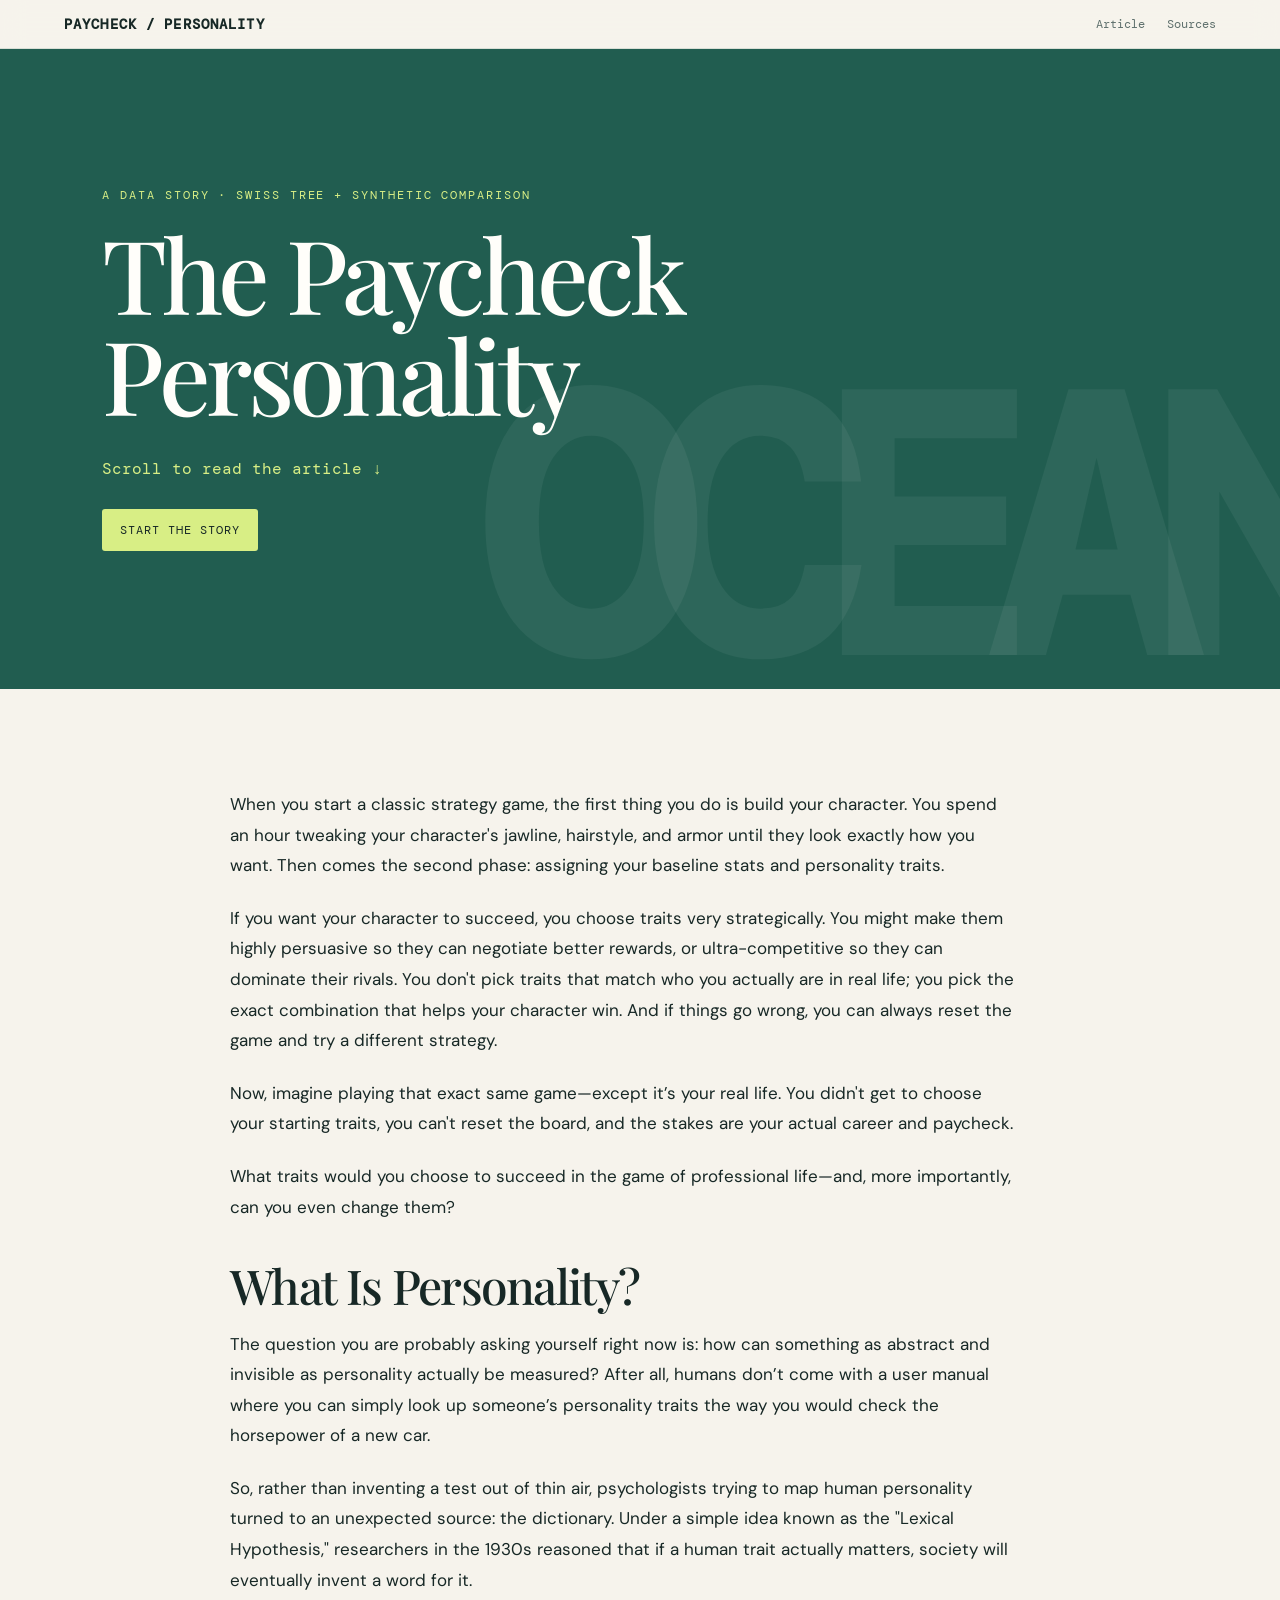
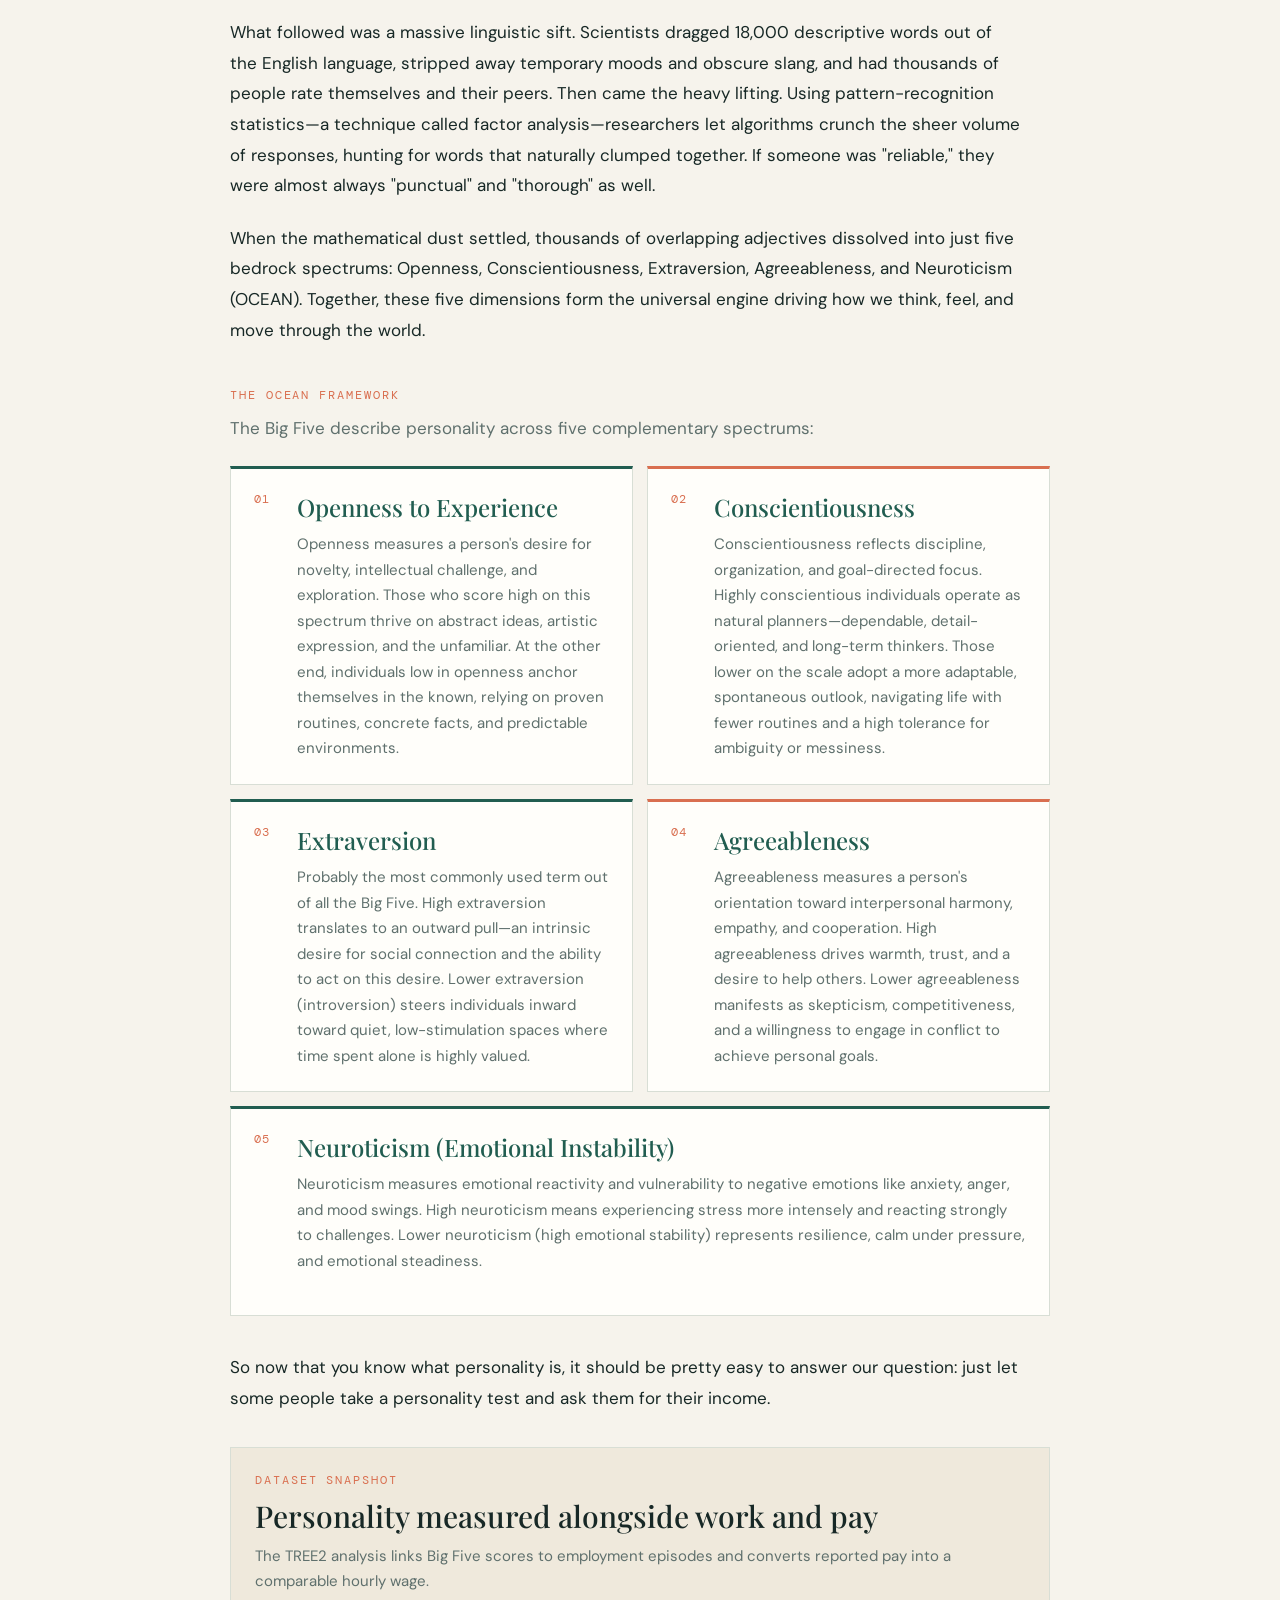
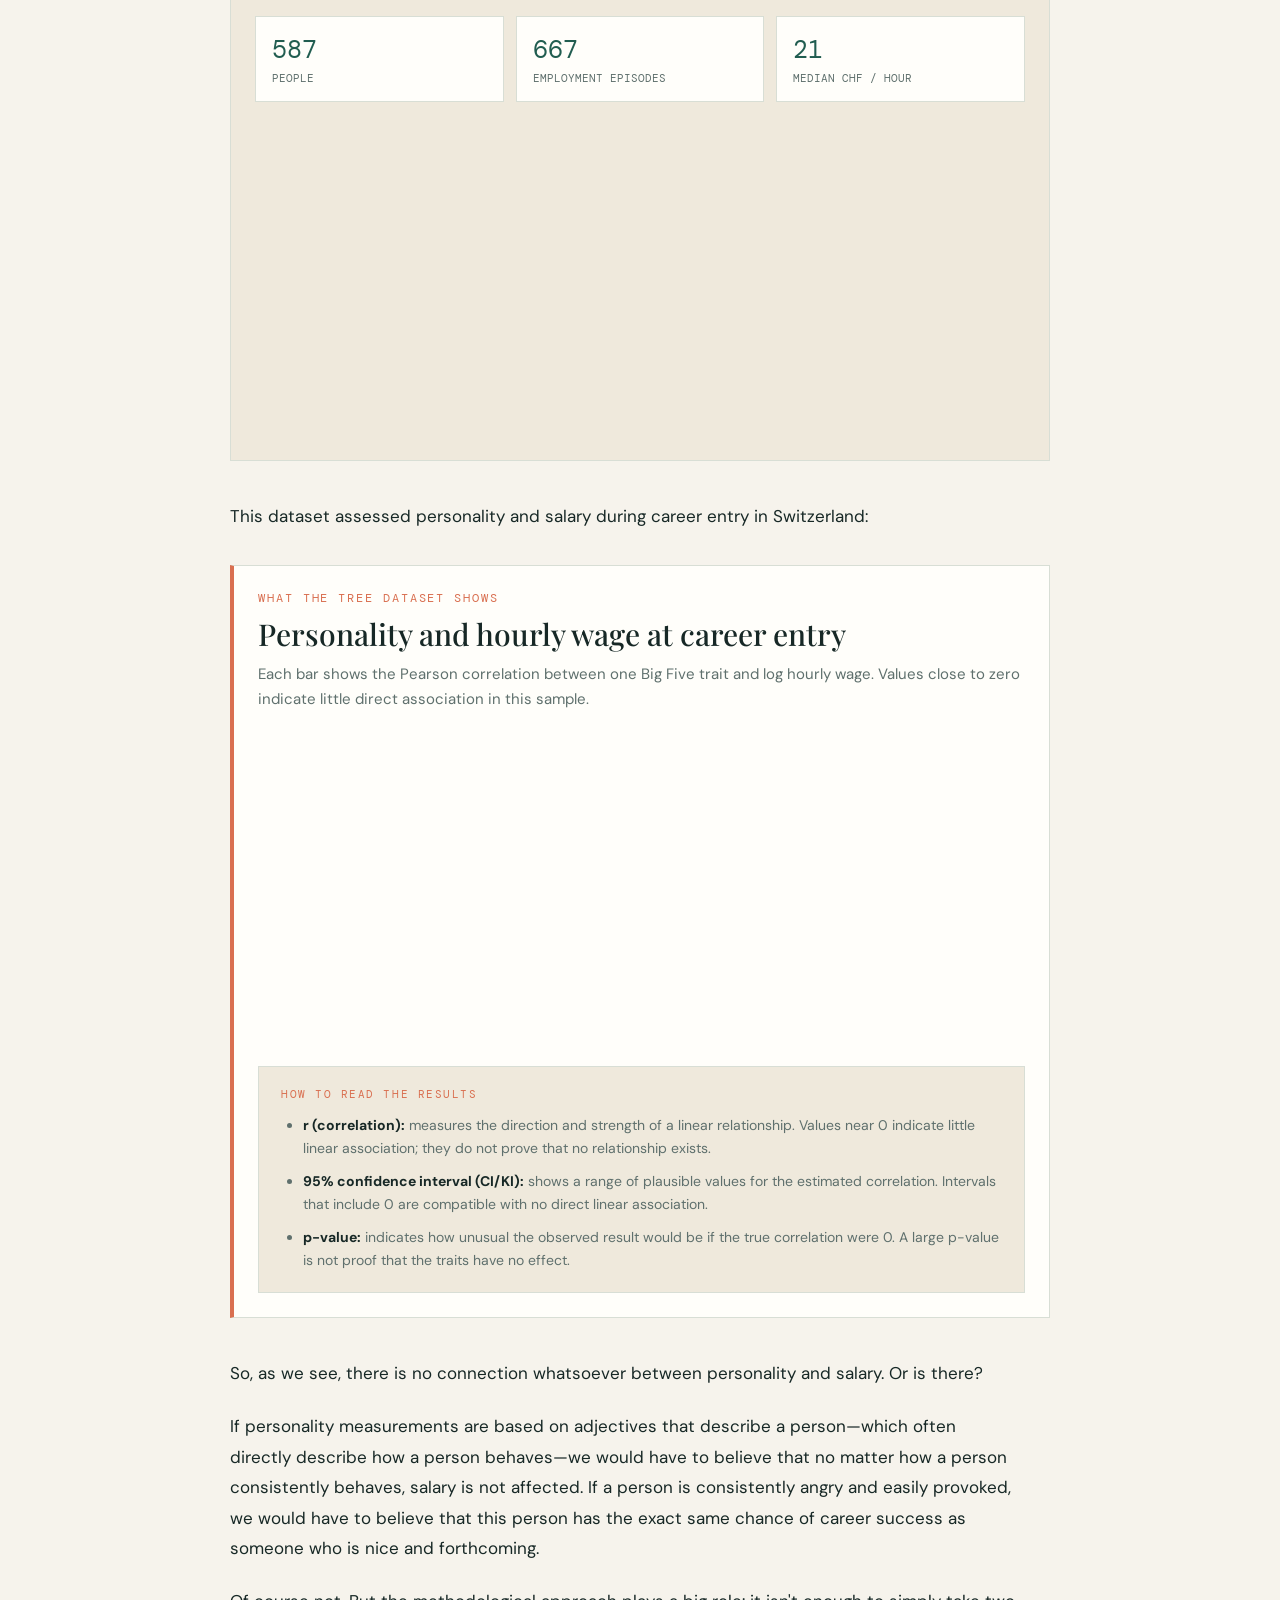
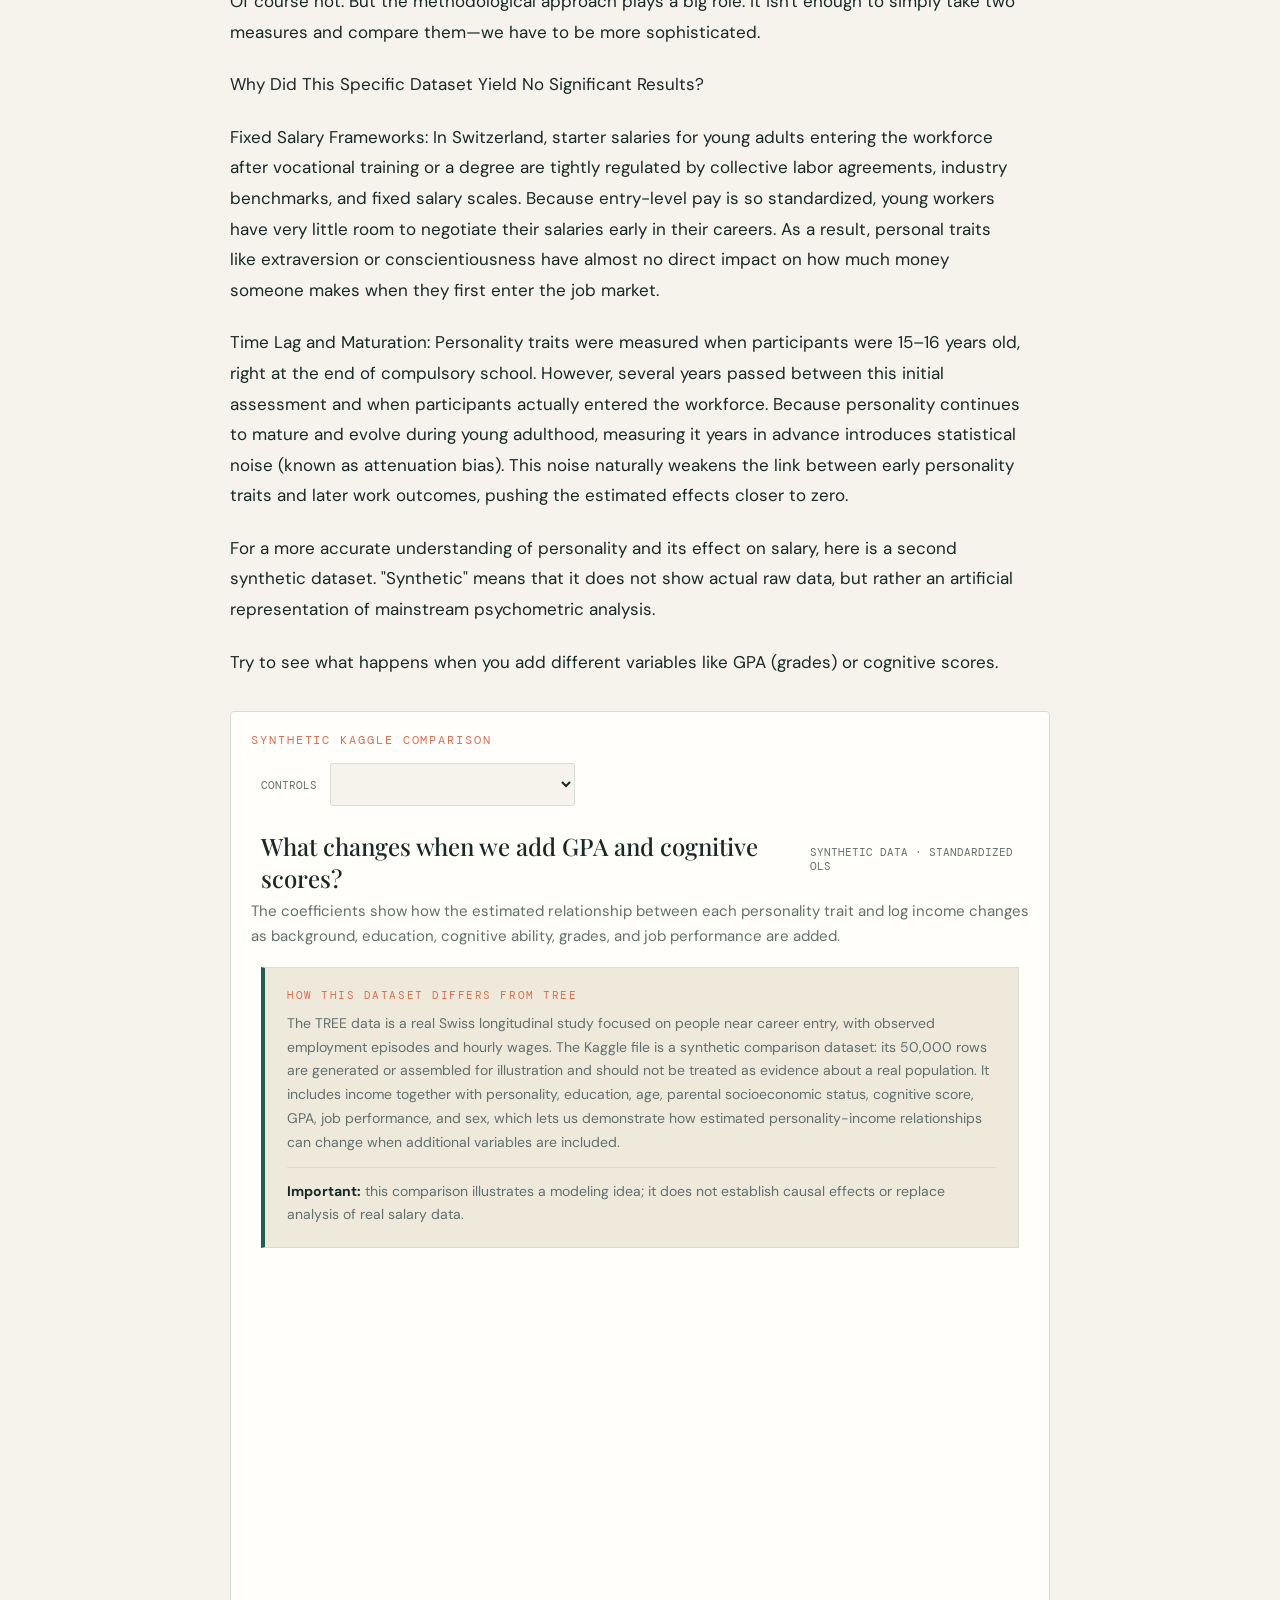
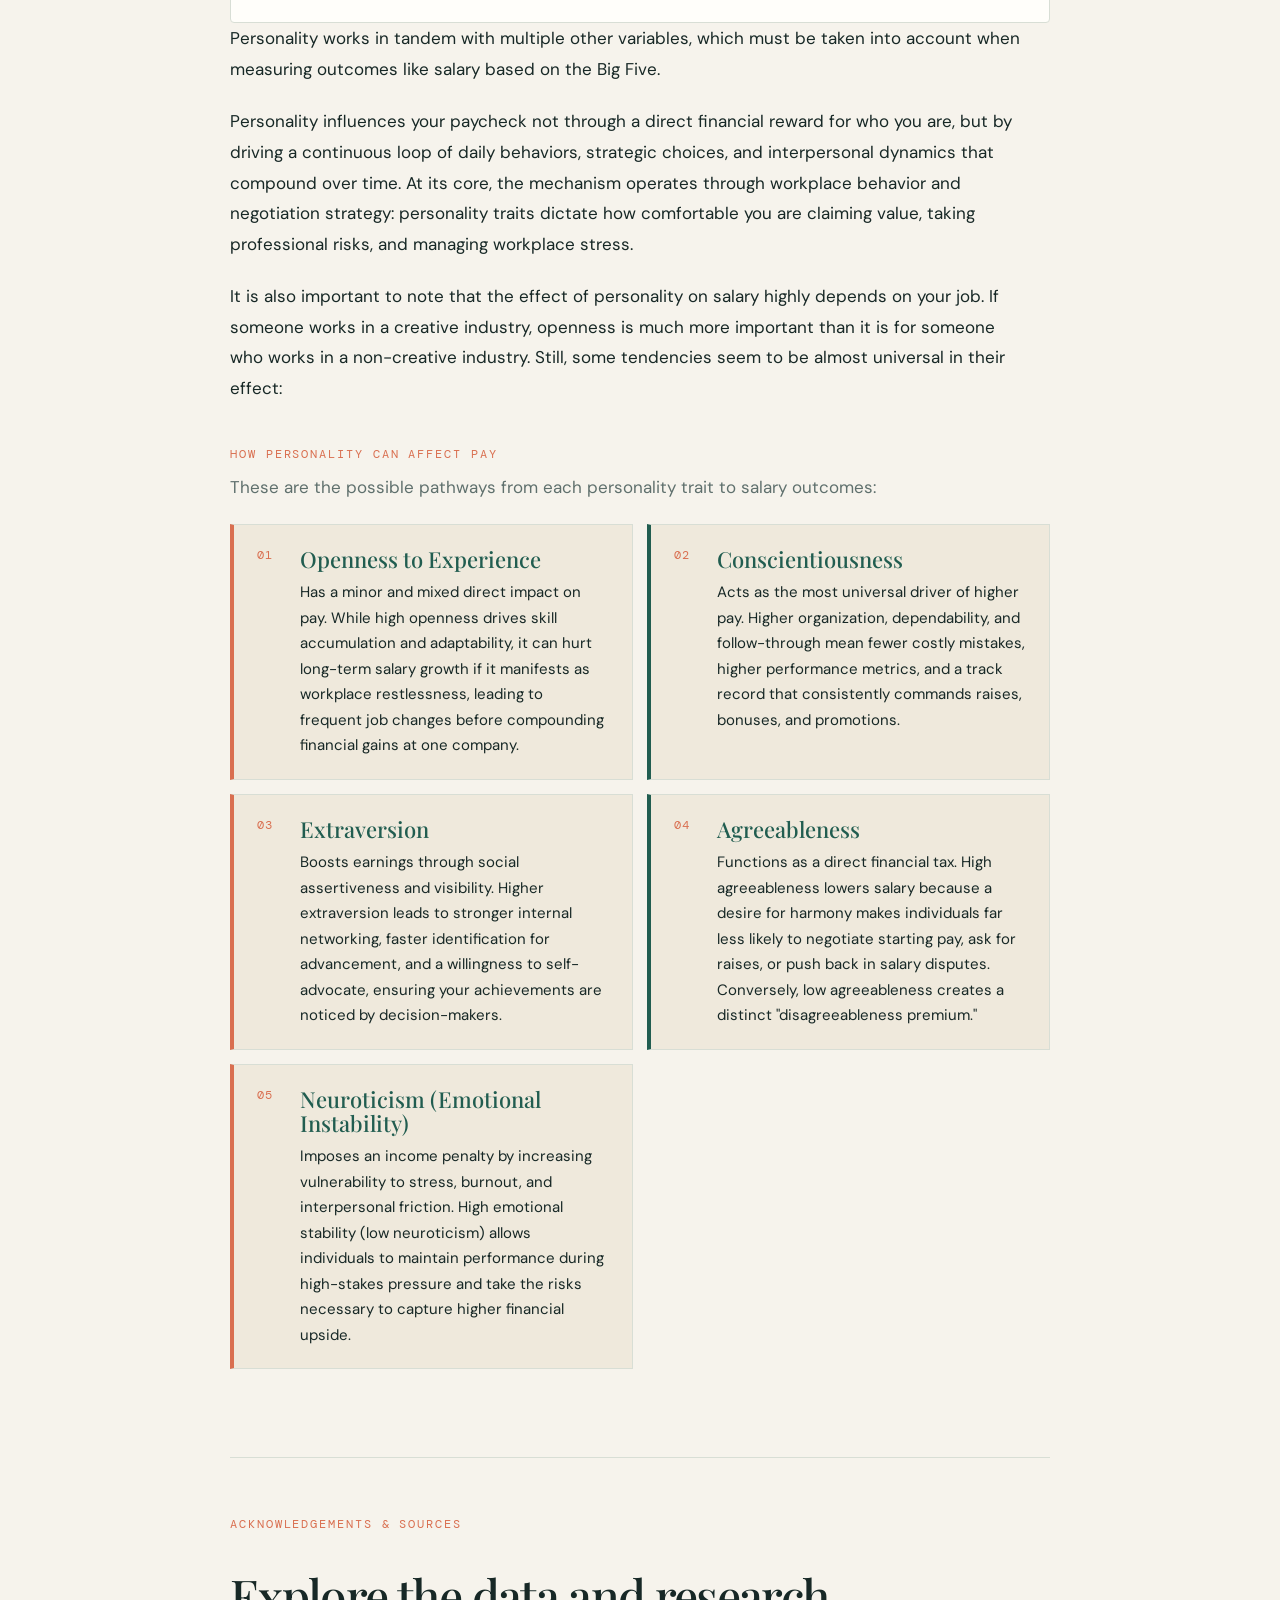
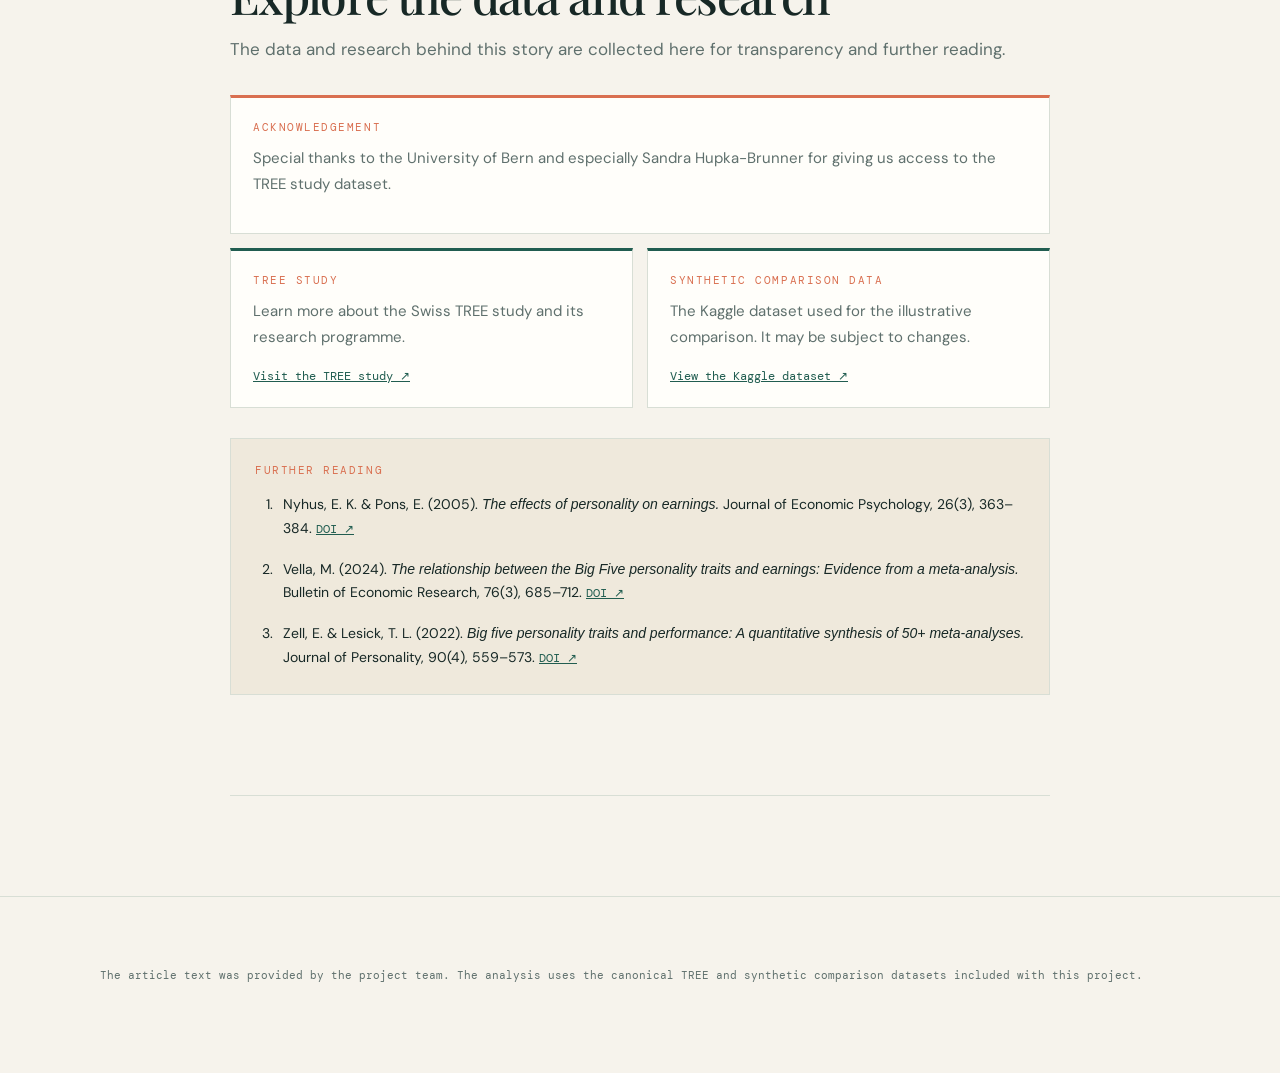
==== commit 3d99bcf1: "Added  Data Measures explanation" ====
--- a/docs/article.html
+++ b/docs/article.html
@@ -23,8 +23,7 @@
 <main>
 <section id="article">
   <div class="wrap teammate-copy">
-    <h2>Story Intro</h2>
-<p>When you start a classic strategy game, the first thing you do is build your character. You spend an hour tweaking your character&#x27;s jawline, hairstyle, and armor until they look exactly how you want. Then comes the second phase: assigning your baseline stats and personality traits.</p>
+    <p>When you start a classic strategy game, the first thing you do is build your character. You spend an hour tweaking your character&#x27;s jawline, hairstyle, and armor until they look exactly how you want. Then comes the second phase: assigning your baseline stats and personality traits.</p>
 <p>If you want your character to succeed, you choose traits very strategically. You might make them highly persuasive so they can negotiate better rewards, or ultra-competitive so they can dominate their rivals. You don&#x27;t pick traits that match who you actually are in real life; you pick the exact combination that helps your character win. And if things go wrong, you can always reset the game and try a different strategy.</p>
 <p>Now, imagine playing that exact same game—except it’s your real life. You didn&#x27;t get to choose your starting traits, you can&#x27;t reset the board, and the stakes are your actual career and paycheck.</p>
 <p>What traits would you choose to succeed in the game of professional life—and, more importantly, can you even change them?</p>
@@ -37,7 +36,7 @@
 <p>So now that you know what personality is, it should be pretty easy to answer our question: just let some people take a personality test and ask them for their income.</p>
 <div class="dataset-overview"><div class="section-tag">Dataset snapshot</div><h3>Personality measured alongside work and pay</h3><p class="visualization-caption">The TREE2 analysis links Big Five scores to employment episodes and converts reported pay into a comparable hourly wage.</p><div class="dataset-metrics"><div><strong id="overview-people">—</strong><span>people</span></div><div><strong id="overview-episodes">—</strong><span>employment episodes</span></div><div><strong id="overview-wage">—</strong><span>median CHF / hour</span></div></div><div id="overview-wage-chart" class="inline-chart" role="img" aria-label="Distribution of hourly wages in the TREE dataset"></div></div>
 <p>This dataset assessed personality and salary during career entry in Switzerland:</p>
-<div class="inline-visualization"><div class="section-tag">What the TREE dataset shows</div><h3>Personality and hourly wage at career entry</h3><p class="visualization-caption">Each bar shows the Pearson correlation between one Big Five trait and log hourly wage. Values close to zero indicate little direct association in this sample.</p><div id="tree-inline-chart" class="inline-chart" role="img" aria-label="TREE dataset visualization of personality correlations with log hourly wage"></div><div id="tree-inline-table" class="table-wrap"></div></div>
+<div class="inline-visualization"><div class="section-tag">What the TREE dataset shows</div><h3>Personality and hourly wage at career entry</h3><p class="visualization-caption">Each bar shows the Pearson correlation between one Big Five trait and log hourly wage. Values close to zero indicate little direct association in this sample.</p><div id="tree-inline-chart" class="inline-chart" role="img" aria-label="TREE dataset visualization of personality correlations with log hourly wage"></div><div id="tree-inline-table" class="table-wrap"></div><div class="methods-note"><div class="source-card-label">How to read the results</div><ul><li><strong>r (correlation):</strong> measures the direction and strength of a linear relationship. Values near 0 indicate little linear association; they do not prove that no relationship exists.</li><li><strong>95% confidence interval (CI/KI):</strong> shows a range of plausible values for the estimated correlation. Intervals that include 0 are compatible with no direct linear association.</li><li><strong>p-value:</strong> indicates how unusual the observed result would be if the true correlation were 0. A large p-value is not proof that the traits have no effect.</li></ul></div></div>
 <p>So, as we see, there is no connection whatsoever between personality and salary. Or is there?</p>
 <p>If personality measurements are based on adjectives that describe a person—which often directly describe how a person behaves—we would have to believe that no matter how a person consistently behaves, salary is not affected. If a person is consistently angry and easily provoked, we would have to believe that this person has the exact same chance of career success as someone who is nice and forthcoming.</p>
 <p>Of course not. But the methodological approach plays a big role: it isn&#x27;t enough to simply take two measures and compare them—we have to be more sophisticated.</p>
@@ -46,7 +45,7 @@
 <p>Time Lag and Maturation: Personality traits were measured when participants were 15–16 years old, right at the end of compulsory school. However, several years passed between this initial assessment and when participants actually entered the workforce. Because personality continues to mature and evolve during young adulthood, measuring it years in advance introduces statistical noise (known as attenuation bias). This noise naturally weakens the link between early personality traits and later work outcomes, pushing the estimated effects closer to zero.</p>
 <p>For a more accurate understanding of personality and its effect on salary, here is a second synthetic dataset. &quot;Synthetic&quot; means that it does not show actual raw data, but rather an artificial representation of mainstream psychometric analysis.</p>
 <p>Try to see what happens when you add different variables like GPA (grades) or cognitive scores.</p>
-<div class="chart-card narrative-kaggle"><div class="section-tag">Synthetic Kaggle comparison</div><div class="control-row"><label for="kaggle-inline-select">Controls</label><select id="kaggle-inline-select" aria-label="Select synthetic regression controls"></select><span id="kaggle-inline-n" class="source-note"></span></div><div class="chart-title"><h3>What changes when we add GPA and cognitive scores?</h3><span>SYNTHETIC DATA · STANDARDIZED OLS</span></div><p class="visualization-caption">The coefficients show how the estimated relationship between each personality trait and log income changes as background, education, cognitive ability, grades, and job performance are added.</p><div id="kaggle-inline-chart" class="chart" role="img" aria-label="Synthetic Kaggle regression coefficients with selectable controls"></div><div id="kaggle-inline-table" class="table-wrap"></div></div>
+<div class="chart-card narrative-kaggle"><div class="section-tag">Synthetic Kaggle comparison</div><div class="control-row"><label for="kaggle-inline-select">Controls</label><select id="kaggle-inline-select" aria-label="Select synthetic regression controls"></select><span id="kaggle-inline-n" class="source-note"></span></div><div class="chart-title"><h3>What changes when we add GPA and cognitive scores?</h3><span>SYNTHETIC DATA · STANDARDIZED OLS</span></div><p class="visualization-caption">The coefficients show how the estimated relationship between each personality trait and log income changes as background, education, cognitive ability, grades, and job performance are added.</p><div class="dataset-explainer"><div class="source-card-label">How this dataset differs from TREE</div><p>The TREE data is a real Swiss longitudinal study focused on people near career entry, with observed employment episodes and hourly wages. The Kaggle file is a synthetic comparison dataset: its 50,000 rows are generated or assembled for illustration and should not be treated as evidence about a real population. It includes income together with personality, education, age, parental socioeconomic status, cognitive score, GPA, job performance, and sex, which lets us demonstrate how estimated personality-income relationships can change when additional variables are included.</p><p class="dataset-warning"><strong>Important:</strong> this comparison illustrates a modeling idea; it does not establish causal effects or replace analysis of real salary data.</p></div><div id="kaggle-inline-chart" class="chart" role="img" aria-label="Synthetic Kaggle regression coefficients with selectable controls"></div><div id="kaggle-inline-table" class="table-wrap"></div></div>
 <p>Personality works in tandem with multiple other variables, which must be taken into account when measuring outcomes like salary based on the Big Five.</p>
 <p>Personality influences your paycheck not through a direct financial reward for who you are, but by driving a continuous loop of daily behaviors, strategic choices, and interpersonal dynamics that compound over time. At its core, the mechanism operates through workplace behavior and negotiation strategy: personality traits dictate how comfortable you are claiming value, taking professional risks, and managing workplace stress.</p>
 <p>It is also important to note that the effect of personality on salary highly depends on your job. If someone works in a creative industry, openness is much more important than it is for someone who works in a non-creative industry. Still, some tendencies seem to be almost universal in their effect:</p>
--- a/docs/styles.css
+++ b/docs/styles.css
@@ -64,6 +64,11 @@
 .inline-visualization { margin: 34px 0 40px; padding: 24px; background: var(--white); border: 1px solid var(--line); border-left: 4px solid var(--coral); }
 .inline-visualization h3 { margin: 8px 0 8px; font-size: 30px; }
 .visualization-caption { margin-bottom: 0 !important; color: var(--muted) !important; font-size: 15px !important; line-height: 1.65 !important; }
+.methods-note { margin-top: 24px; padding: 20px 22px; background: #efe9dc; border: 1px solid var(--line); }
+.methods-note ul { margin: 13px 0 0; padding-left: 22px; }
+.methods-note li { margin-bottom: 10px; color: var(--muted); font-size: 14px; line-height: 1.65; }
+.methods-note li:last-child { margin-bottom: 0; }
+.methods-note strong { color: var(--ink); }
 .inline-chart { min-height: 330px; width: 100%; }
 .dataset-overview { margin: 34px 0 40px; padding: 24px; background: #efe9dc; border: 1px solid var(--line); }
 .dataset-overview h3 { margin: 8px 0; font-size: 30px; }
@@ -79,6 +84,11 @@
 .stat .label { margin-top: 7px; color: #d6e2d9; font-size: 12px; }
 .control-row { display: flex; flex-wrap: wrap; align-items: center; gap: 13px; padding: 15px 10px; }
 .control-row label { color: var(--muted); font: 11px "DM Mono",monospace; text-transform: uppercase; }
+.dataset-explainer { margin: 18px 10px 4px; padding: 20px 22px; background: #efe9dc; border: 1px solid var(--line); border-left: 4px solid var(--green); }
+.dataset-explainer p { margin: 10px 0 0; color: var(--muted); font-size: 14px; line-height: 1.7; }
+.dataset-explainer p + p { margin-top: 12px; }
+.dataset-warning { padding-top: 12px; border-top: 1px solid var(--line); }
+.dataset-warning strong { color: var(--ink); }
 select { min-width: 245px; border: 1px solid var(--line); border-radius: 3px; padding: 11px 13px; color: var(--ink); background: var(--paper); font: 13px "DM Sans",sans-serif; }
 .dataset-pill { display: inline-flex; padding: 7px 10px; border-radius: 20px; color: #5c491a; background: var(--lime); font: 10px "DM Mono",monospace; letter-spacing: .08em; text-transform: uppercase; }
 .table-wrap { overflow-x: auto; }
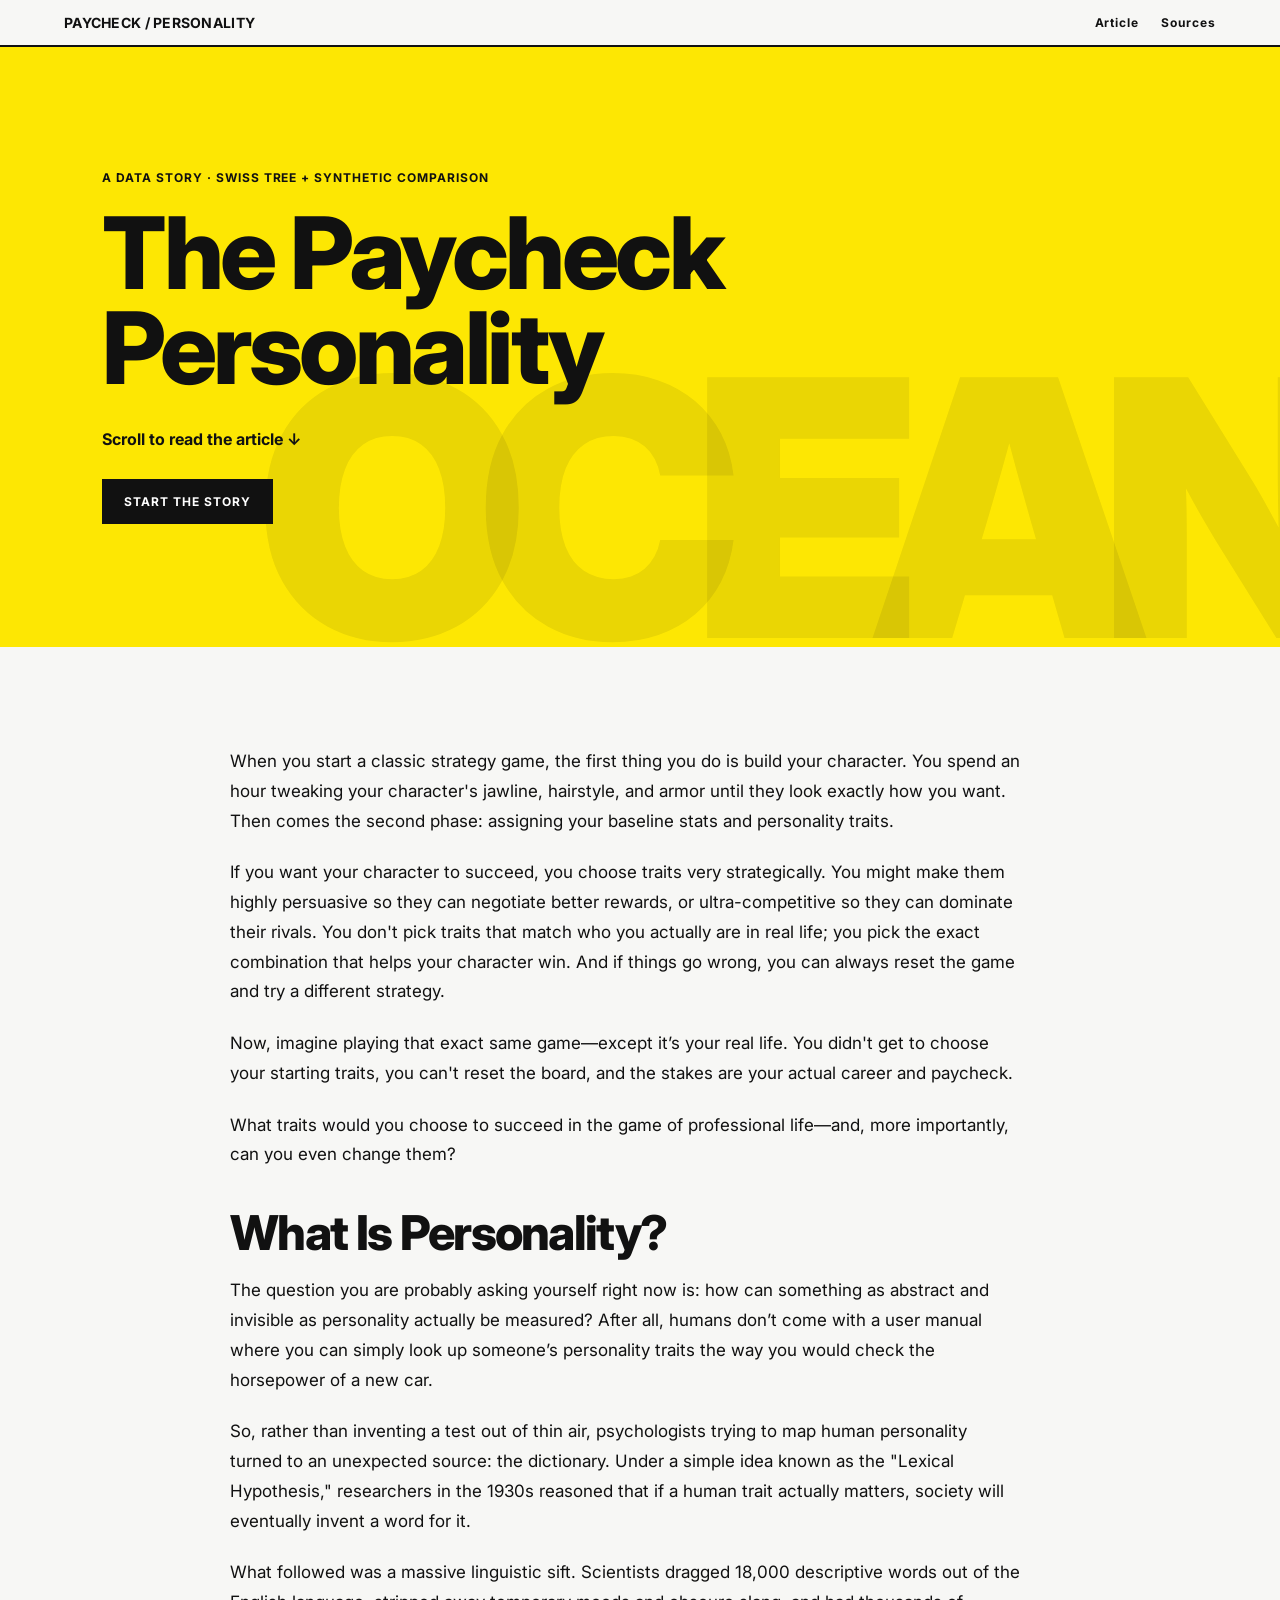
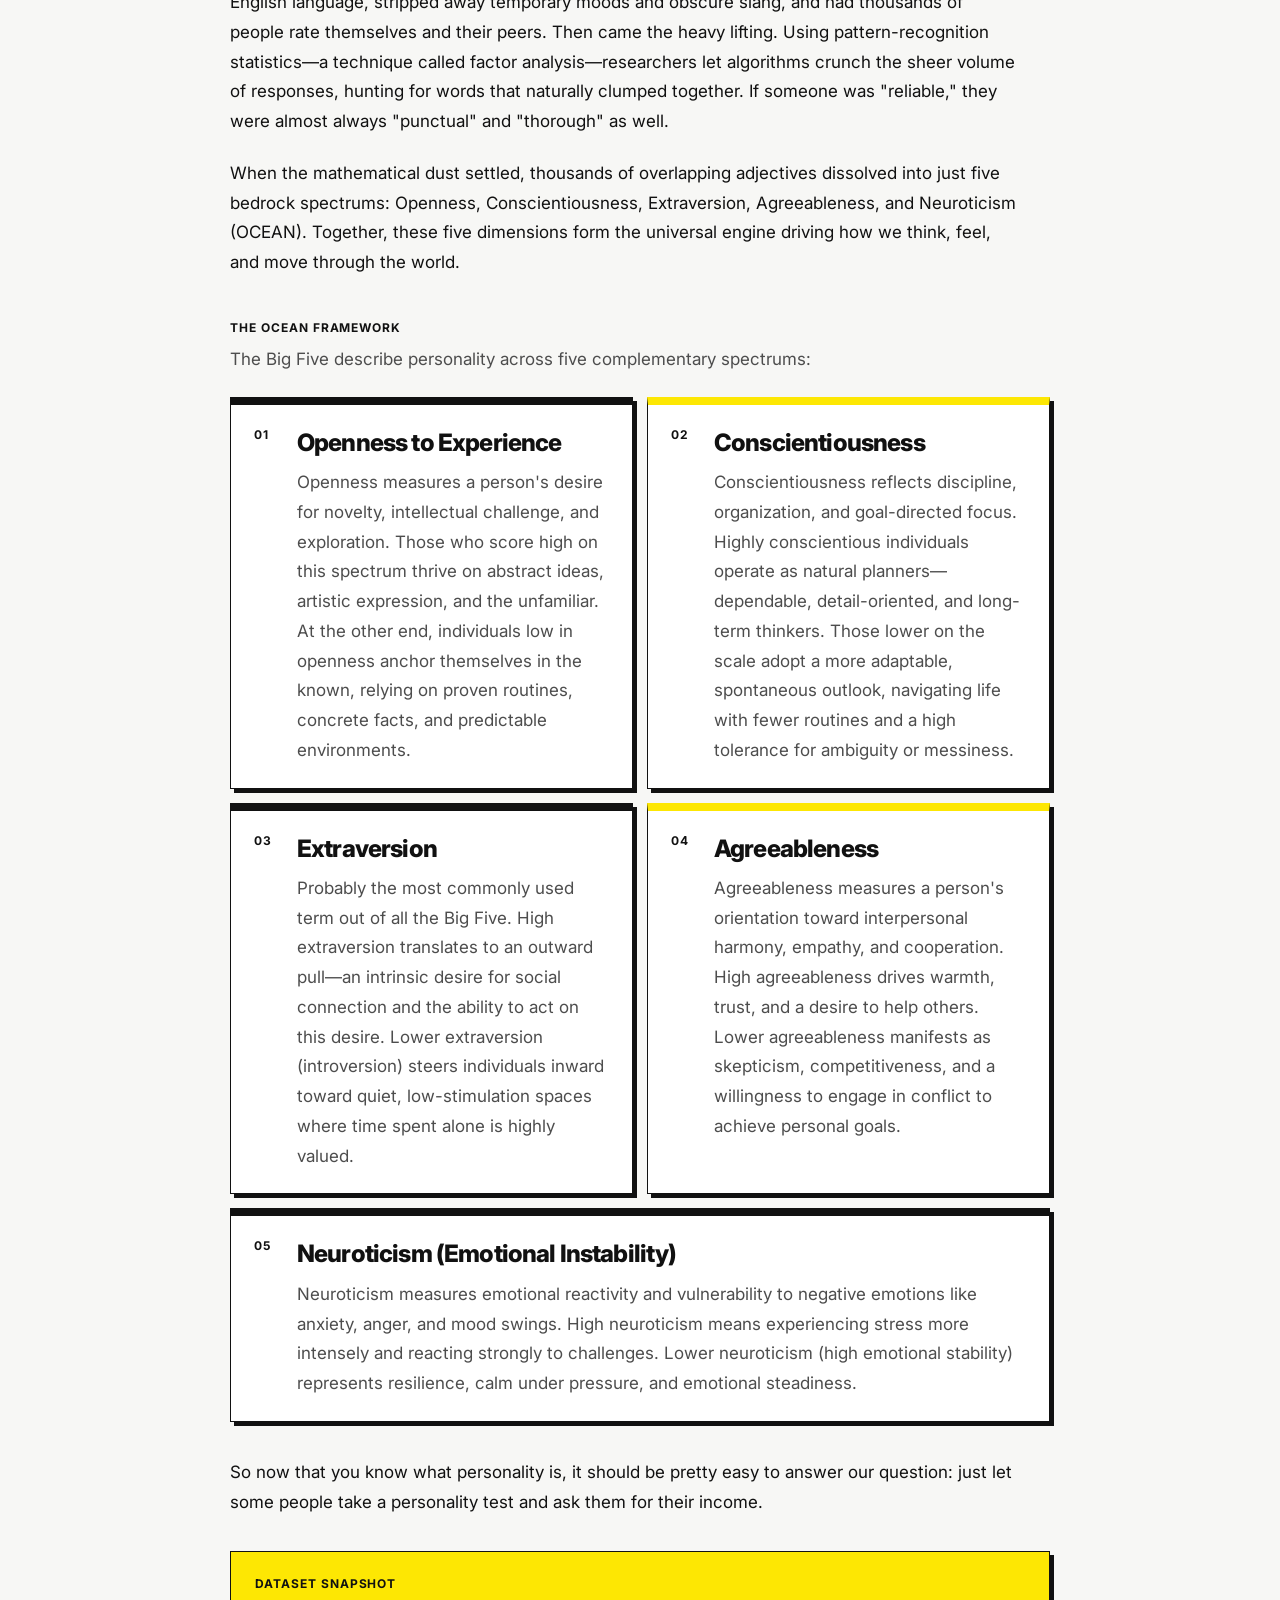
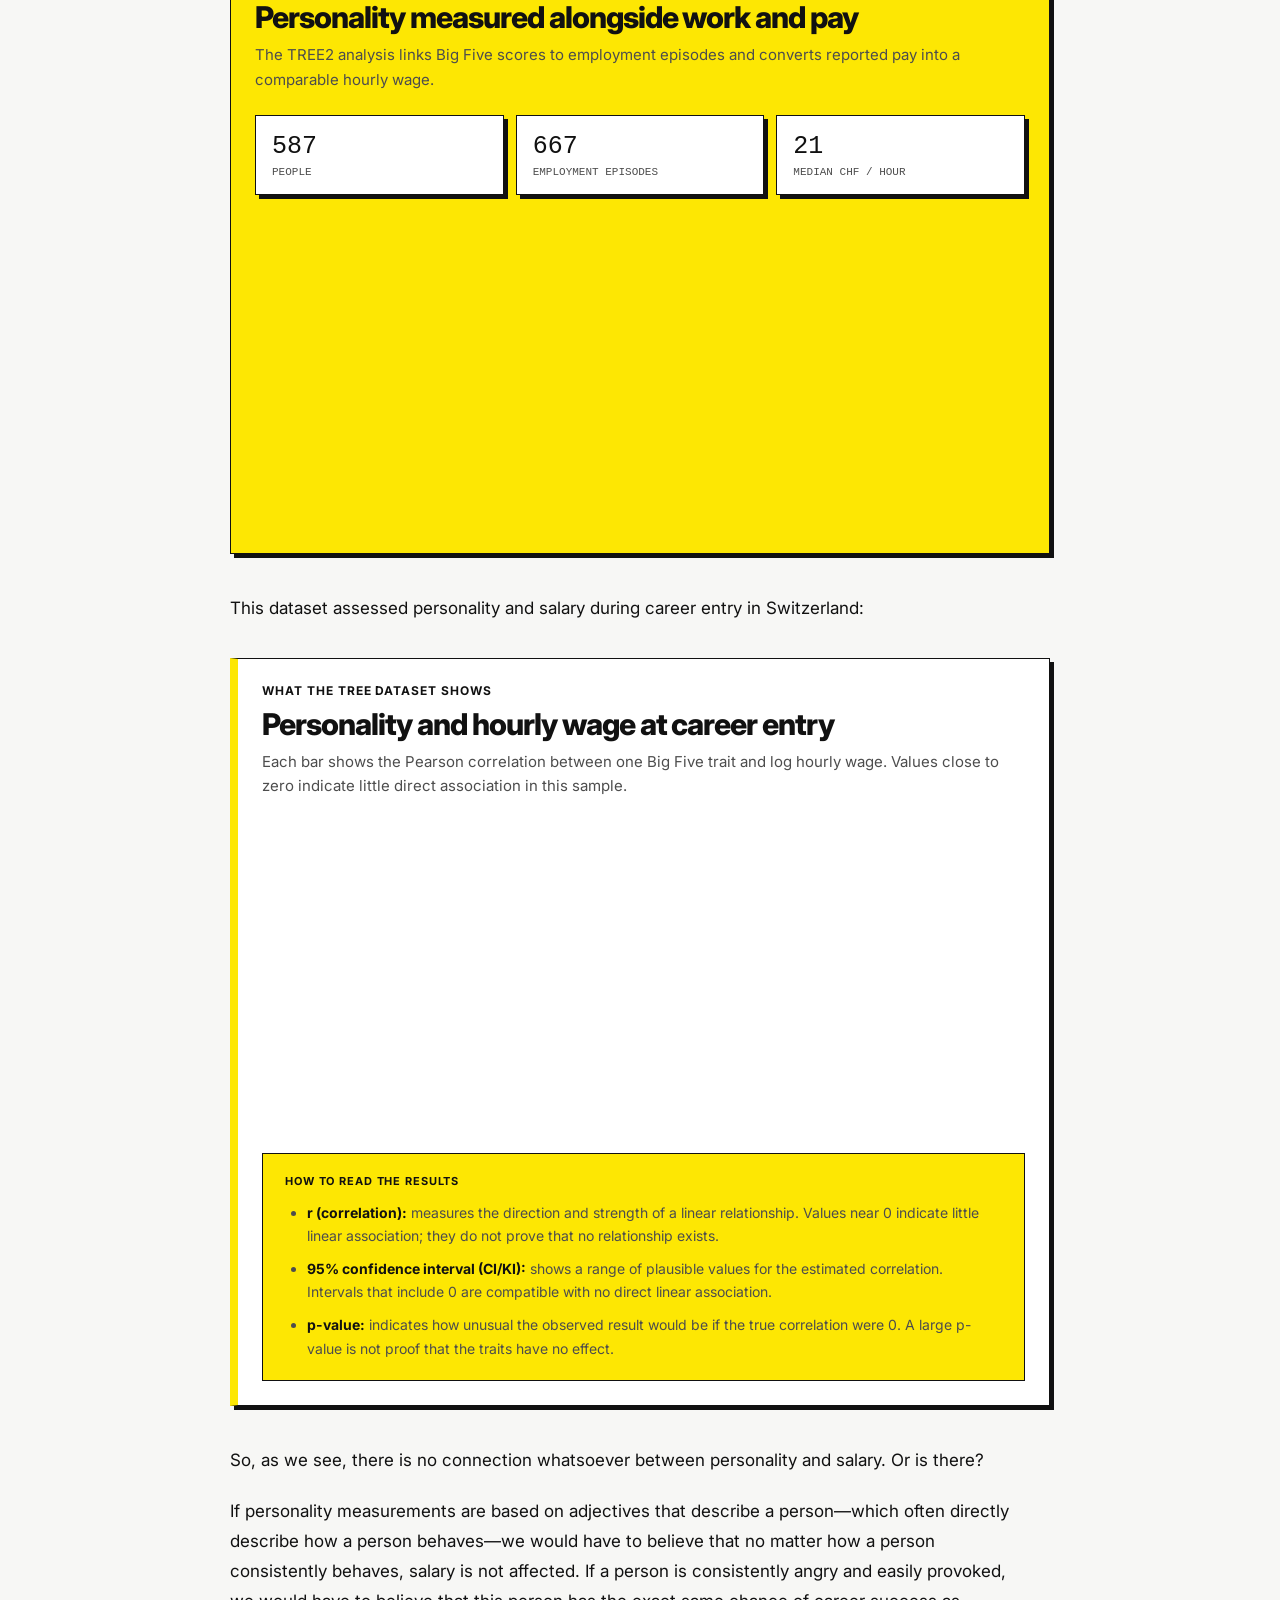
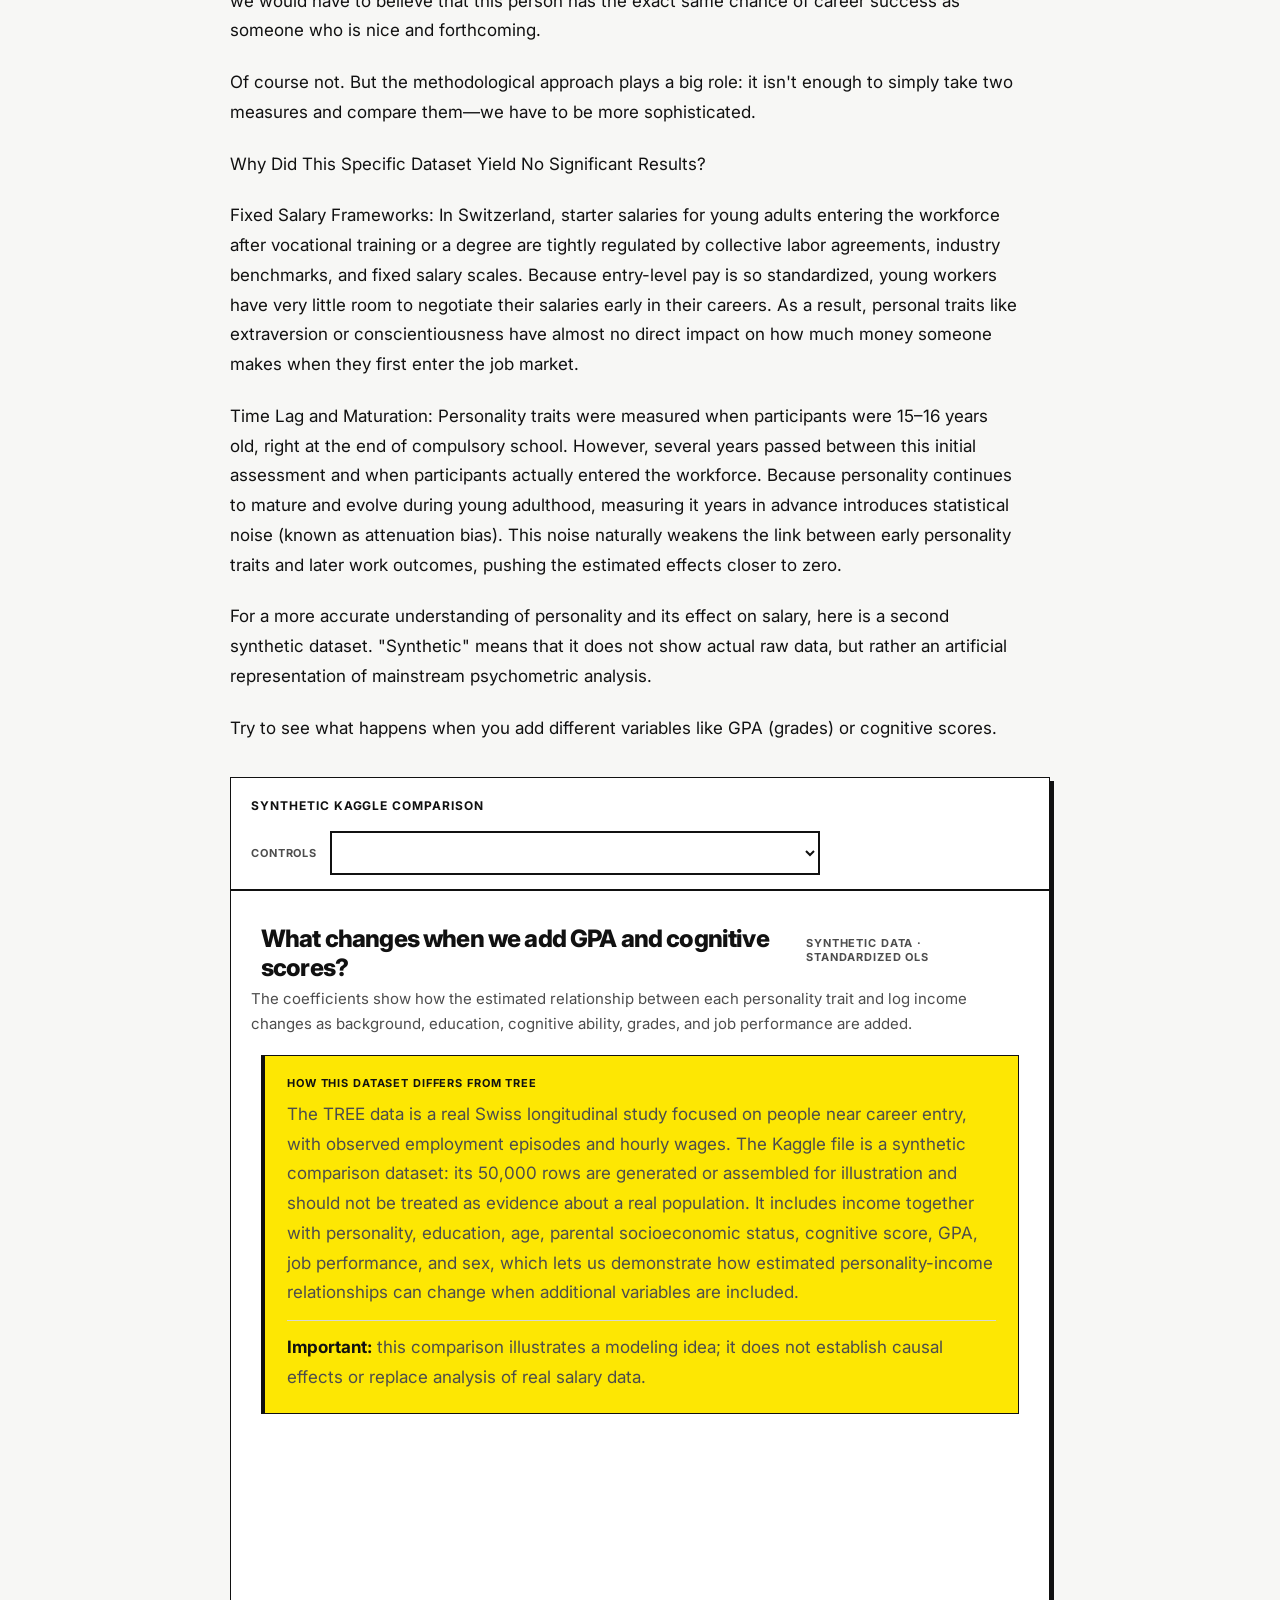
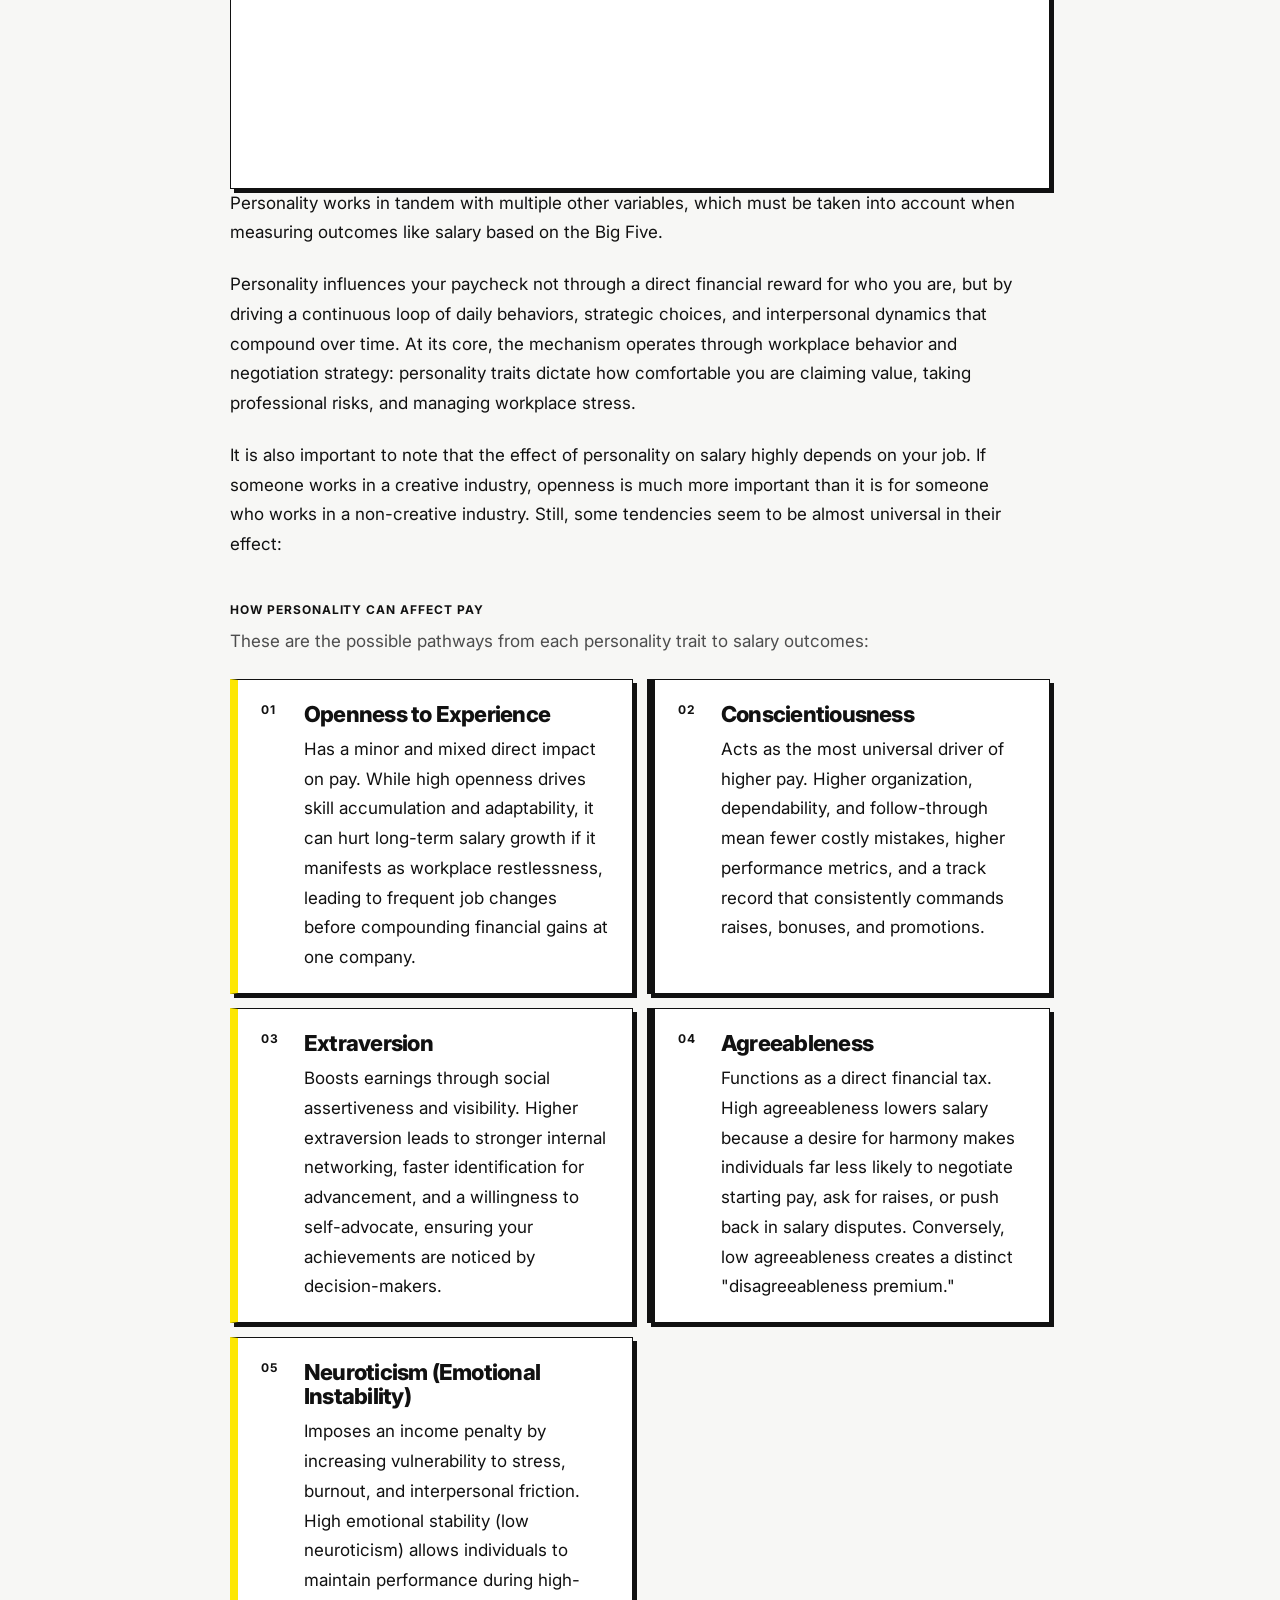
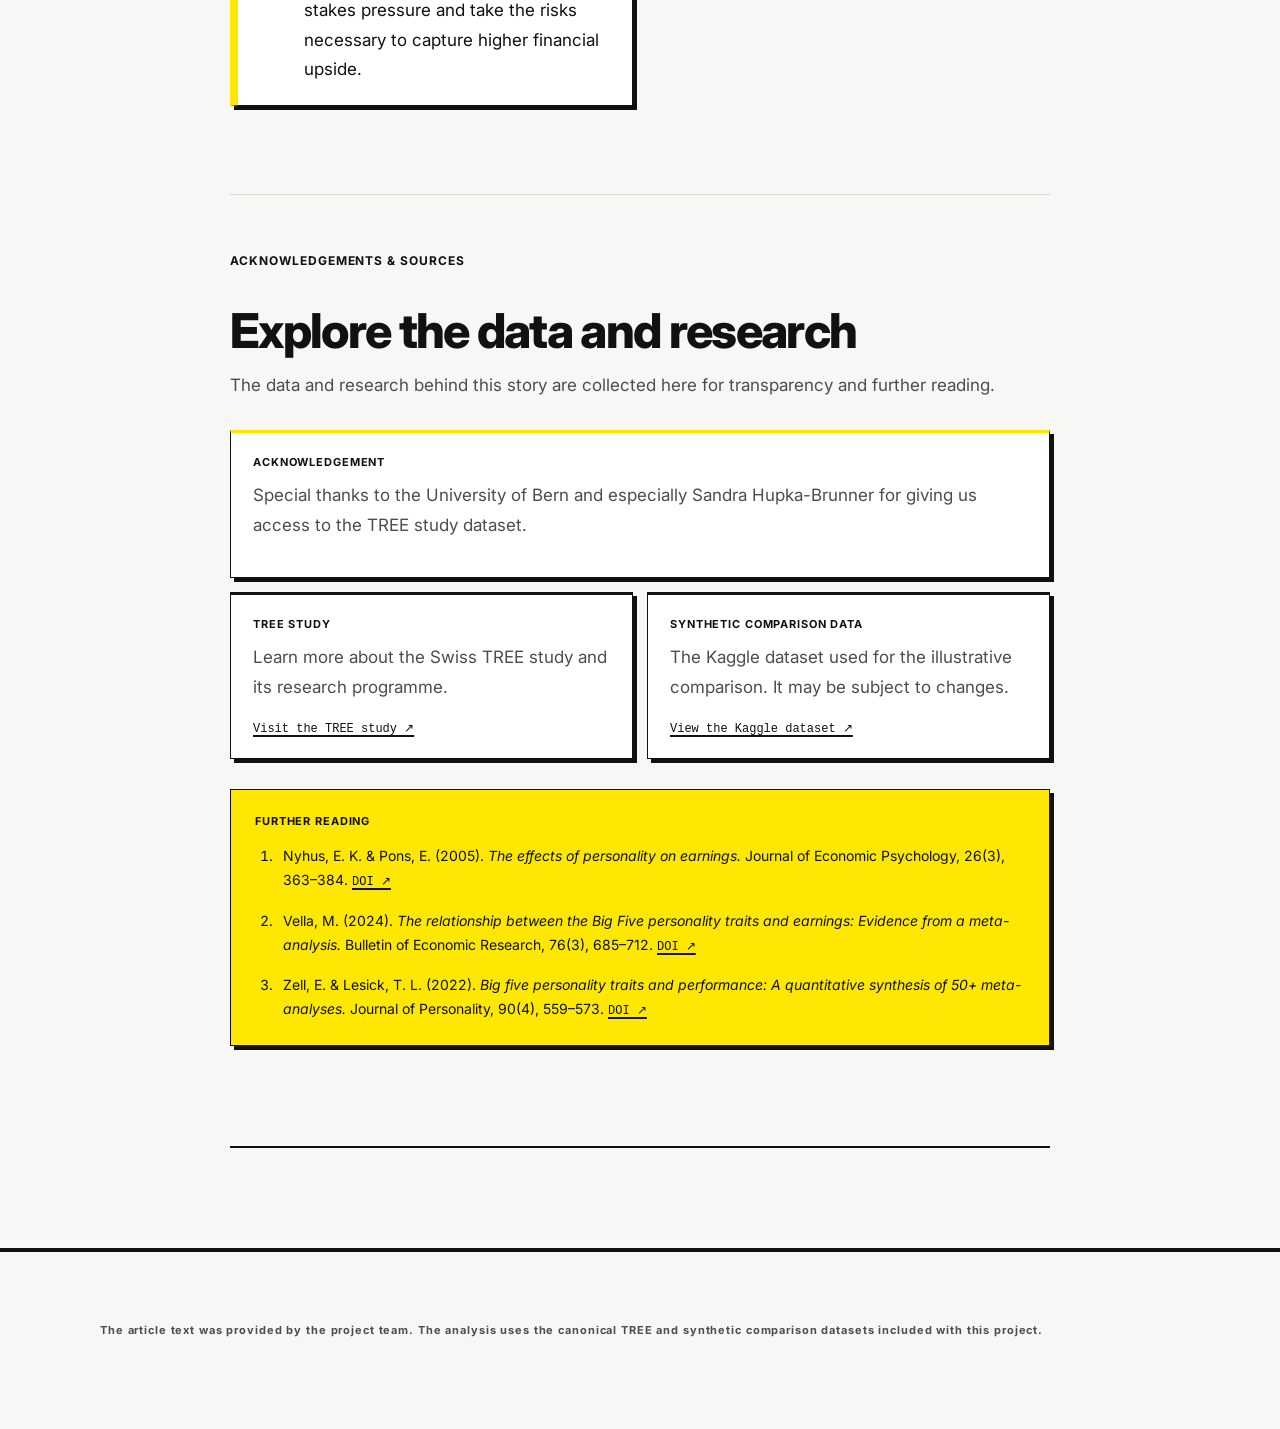
==== commit a2f8aadb: "Update Website Data Storys" ====
--- a/docs/article.html
+++ b/docs/article.html
@@ -3,7 +3,7 @@
 <meta name="description" content="An interactive story about personality and income using TREE and synthetic comparison data.">
 <title>The Paycheck Personality</title>
 <link rel="preconnect" href="https://fonts.googleapis.com"><link rel="preconnect" href="https://fonts.gstatic.com" crossorigin>
-<link href="https://fonts.googleapis.com/css2?family=DM+Mono:wght@400;500&family=DM+Sans:wght@400;500;600;700&family=Playfair+Display:wght@500;600;700&display=swap" rel="stylesheet">
+<link href="https://fonts.googleapis.com/css2?family=Inter:wght@400;500;600;700;800;900&display=swap" rel="stylesheet">
 <link rel="stylesheet" href="styles.css"><script src="https://cdn.plot.ly/plotly-3.0.1.min.js"></script>
 </head><body>
 <nav class="topbar" aria-label="Story navigation">
--- a/docs/styles.css
+++ b/docs/styles.css
@@ -115,3 +115,53 @@
 .foot h2 { color: var(--ink); font-size: 34px; }
 .foot a { display: block; width: fit-content; }
 @media (max-width: 760px) { .nav { gap: 10px; font-size: 10px; } .brand { font-size: 11px; } .trait-grid { grid-template-columns: repeat(2,1fr); } .trait:last-child { grid-column: span 2; } .trait-list { grid-template-columns: 1fr; } .trait-card:nth-child(5) { grid-column: auto; } .dataset-metrics { grid-template-columns: 1fr; } .source-grid { grid-template-columns: 1fr; } .source-card-wide { grid-column: auto; } .hero { min-height: 570px; padding-top: 70px; padding-bottom: 70px; } section { padding: 72px 0; } .stats { grid-template-columns: 1fr; } .chart-card { padding: 10px; } }
+
+/* FHNW styleguide alignment */
+:root {
+  --paper: #f7f7f5;
+  --ink: #111111;
+  --muted: #4d4d4d;
+  --line: #d7d7d2;
+  --green: #111111;
+  --lime: #fde703;
+  --coral: #111111;
+  --white: #ffffff;
+}
+body { background: var(--paper); color: var(--ink); font-family: Inter, Arial, sans-serif; }
+a { color: var(--ink); text-decoration-thickness: 2px; text-underline-offset: 3px; }
+.topbar { padding-top: 14px; padding-bottom: 14px; background: rgba(247,247,245,.96); border-bottom: 2px solid var(--ink); }
+.brand, .nav, .eyebrow, .section-tag, .source-note, .chart-title span, .control-row label, .trait-number, .source-card-label { font-family: Inter, Arial, sans-serif; font-weight: 700; letter-spacing: .08em; }
+.brand { letter-spacing: .02em; }
+.nav a { color: var(--ink); }
+.nav a:hover { color: var(--ink); background: var(--lime); }
+.hero { min-height: 600px; color: var(--ink); background: var(--lime); padding-top: 82px; padding-bottom: 82px; }
+.hero::after { color: rgba(17,17,17,.08); font-family: Inter, Arial, sans-serif; font-weight: 900; }
+.eyebrow, .section-tag { color: var(--ink); }
+h1, h2, h3 { font-family: Inter, Arial, sans-serif; font-weight: 800; letter-spacing: -.035em; }
+h1 { font-size: clamp(48px, 8vw, 100px); line-height: .95; }
+.hero .prompt { color: var(--ink); font-family: Inter, Arial, sans-serif; font-weight: 700; }
+.hero-link { padding: 13px 20px; color: var(--white); background: var(--ink); border: 2px solid var(--ink); border-radius: 0; font-family: Inter, Arial, sans-serif; font-weight: 700; }
+.hero-link:hover { color: var(--ink); background: transparent; }
+section { border-bottom: 2px solid var(--ink); }
+.teammate-copy p { font-size: 17px; line-height: 1.75; }
+.trait-card, .salary-trait-card, .source-card, .dataset-metrics div, .chart-card, .inline-visualization, .dataset-overview, .reading-list { border-color: var(--ink); border-radius: 0; box-shadow: 4px 4px 0 var(--ink); }
+.trait-card { border-top: 8px solid var(--ink); }
+.trait-card:nth-child(2n), .source-card-wide { border-top-color: var(--lime); }
+.trait-card h3, .salary-trait-card h3 { color: var(--ink); }
+.salary-trait-card { border-left: 8px solid var(--lime); background: var(--white); }
+.salary-trait-card:nth-child(2n) { border-left-color: var(--ink); }
+.trait-number, .source-card-label { color: var(--ink); }
+.inline-visualization { border-left: 8px solid var(--lime); }
+.dataset-overview, .methods-note, .dataset-explainer, .reading-list { background: var(--lime); border-color: var(--ink); }
+.dataset-metrics strong { color: var(--ink); }
+.stat { background: var(--ink); }
+.stat .number { color: var(--lime); }
+.chart-card { background: var(--white); }
+select { border: 2px solid var(--ink); border-radius: 0; background: var(--white); font-family: Inter, Arial, sans-serif; }
+select:focus { outline: 3px solid var(--lime); outline-offset: 2px; }
+.table-wrap th { color: var(--ink); }
+.table-wrap td, .table-wrap th { border-bottom-color: var(--ink); }
+.foot { border-top: 2px solid var(--ink); }
+.narrative-kaggle .control-row { position: sticky; top: 58px; z-index: 10; margin: 0 -20px 24px; padding: 18px 20px 14px; background: rgba(255,255,255,.97); border-bottom: 2px solid var(--ink); }
+.narrative-kaggle .control-row select { flex: 1 1 245px; max-width: 490px; }
+@media (max-width: 760px) { .hero { min-height: 520px; } .trait-card, .salary-trait-card, .source-card, .dataset-metrics div, .chart-card, .inline-visualization, .dataset-overview, .reading-list { box-shadow: 3px 3px 0 var(--ink); } }
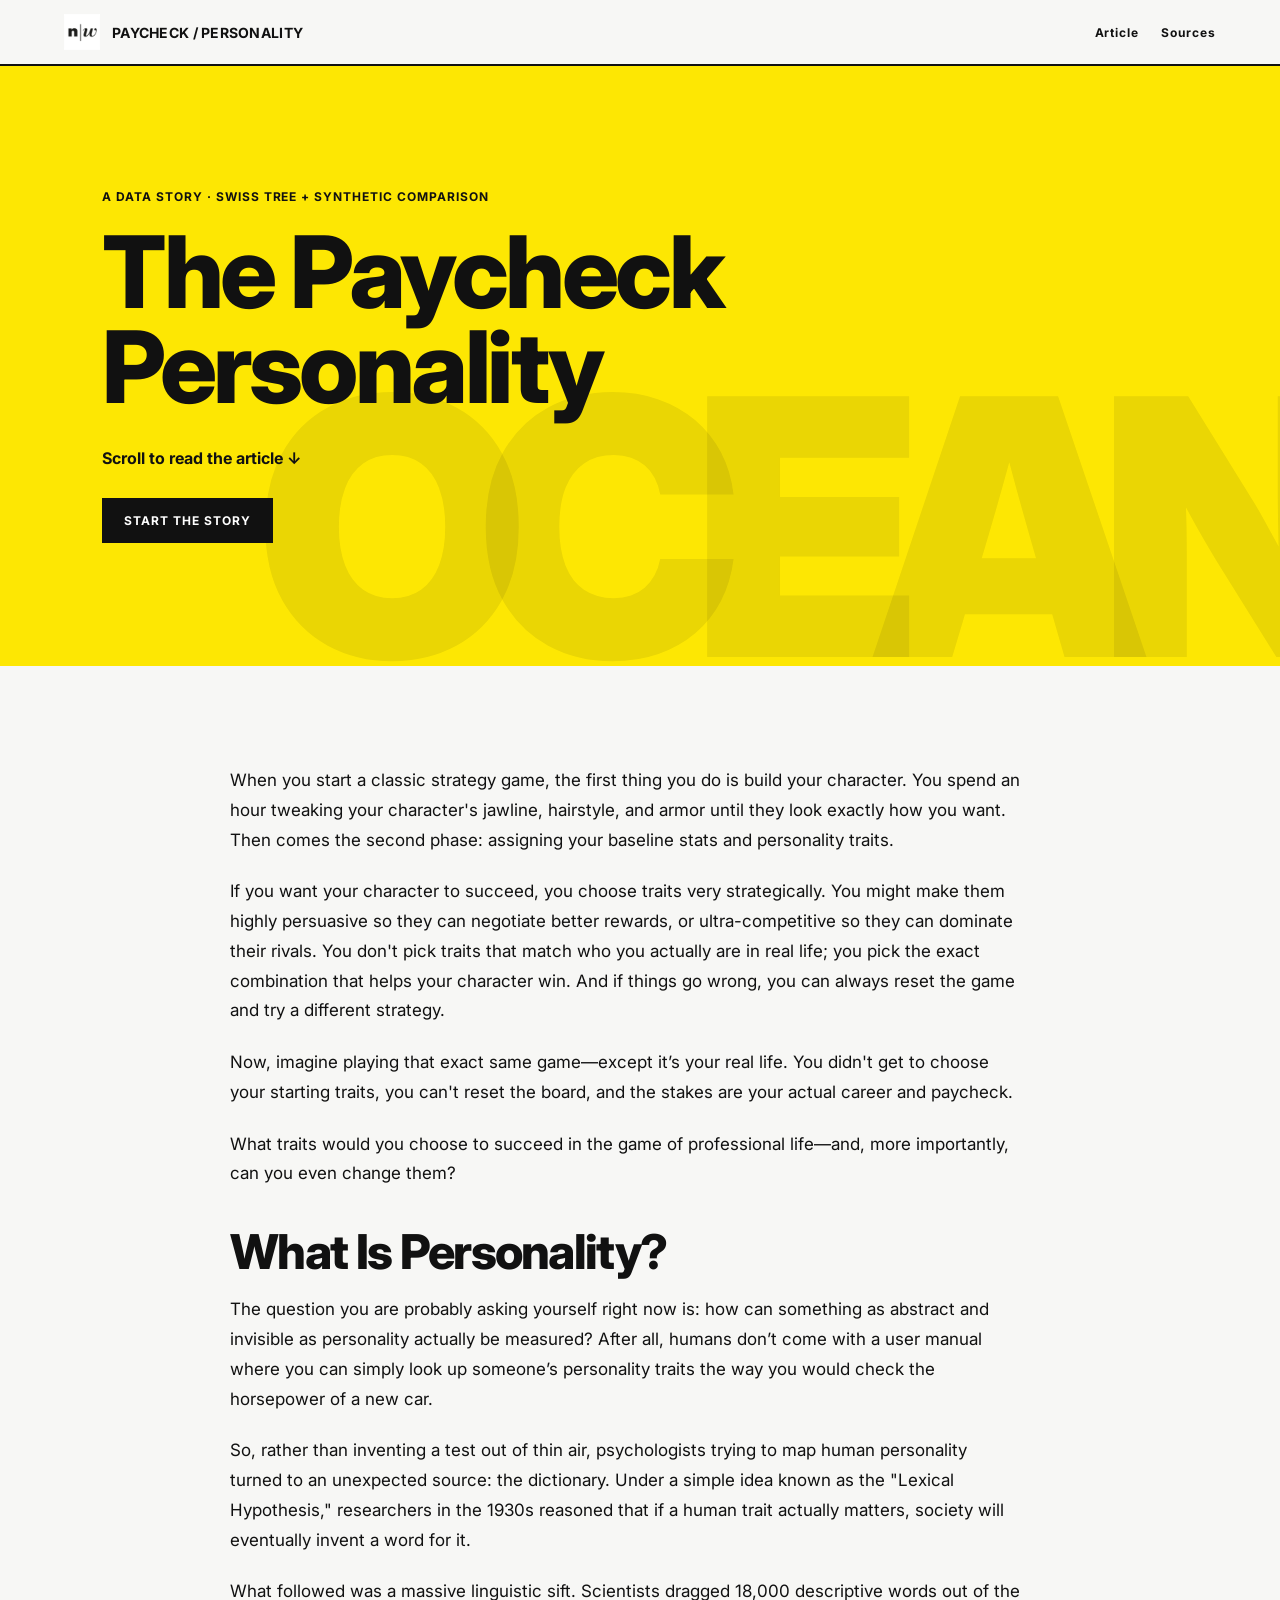
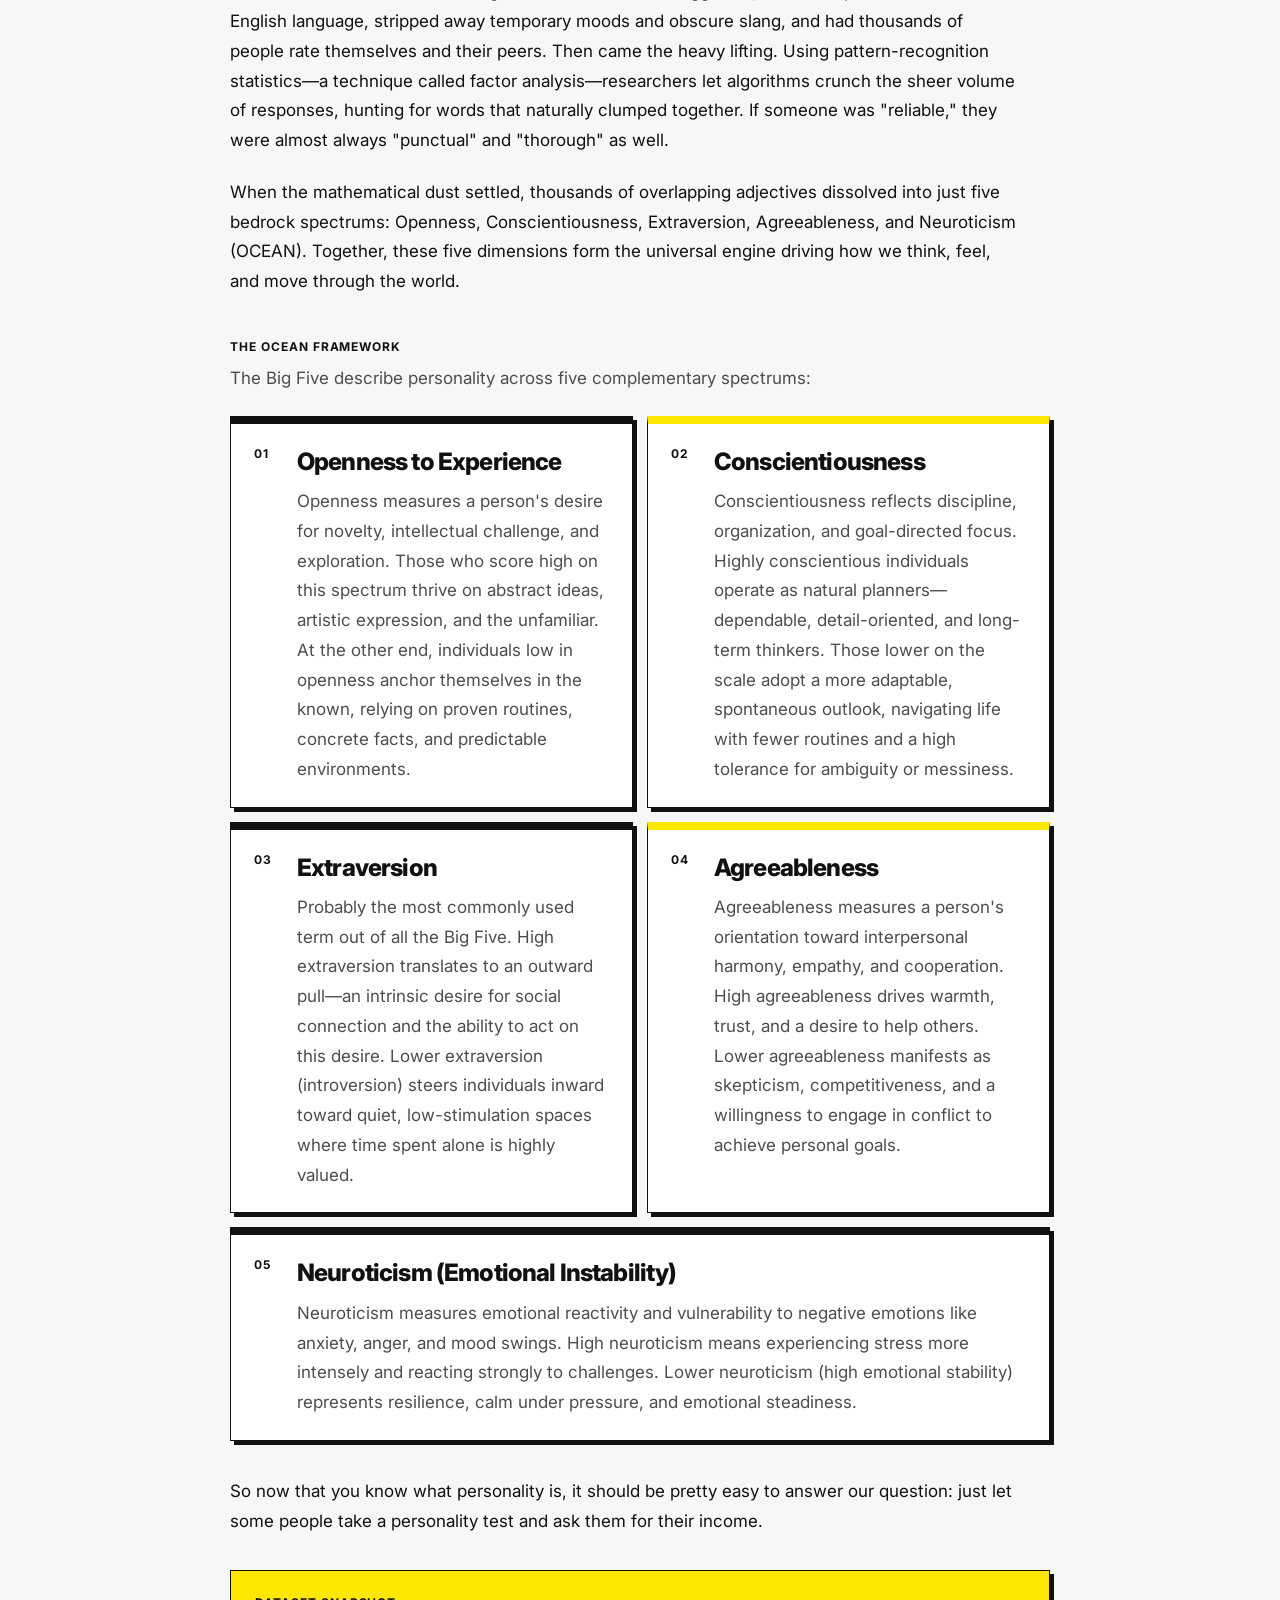
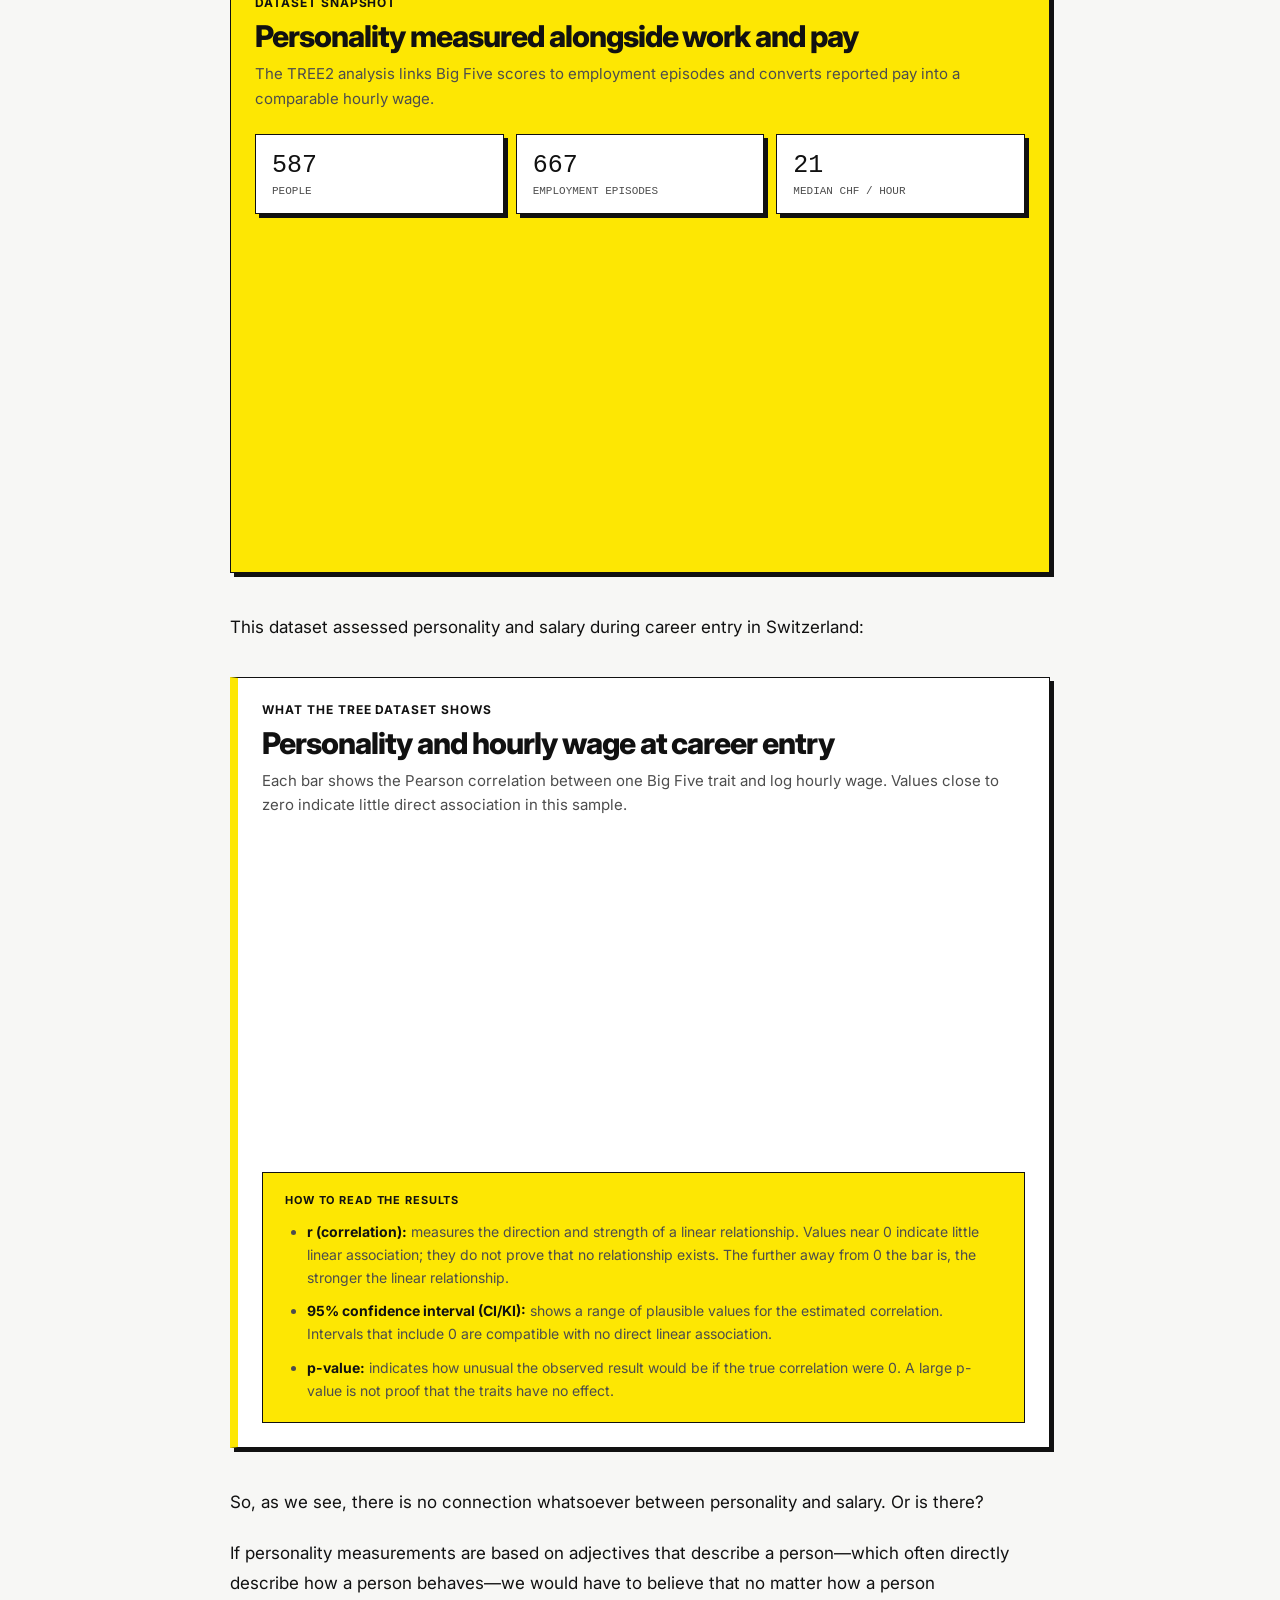
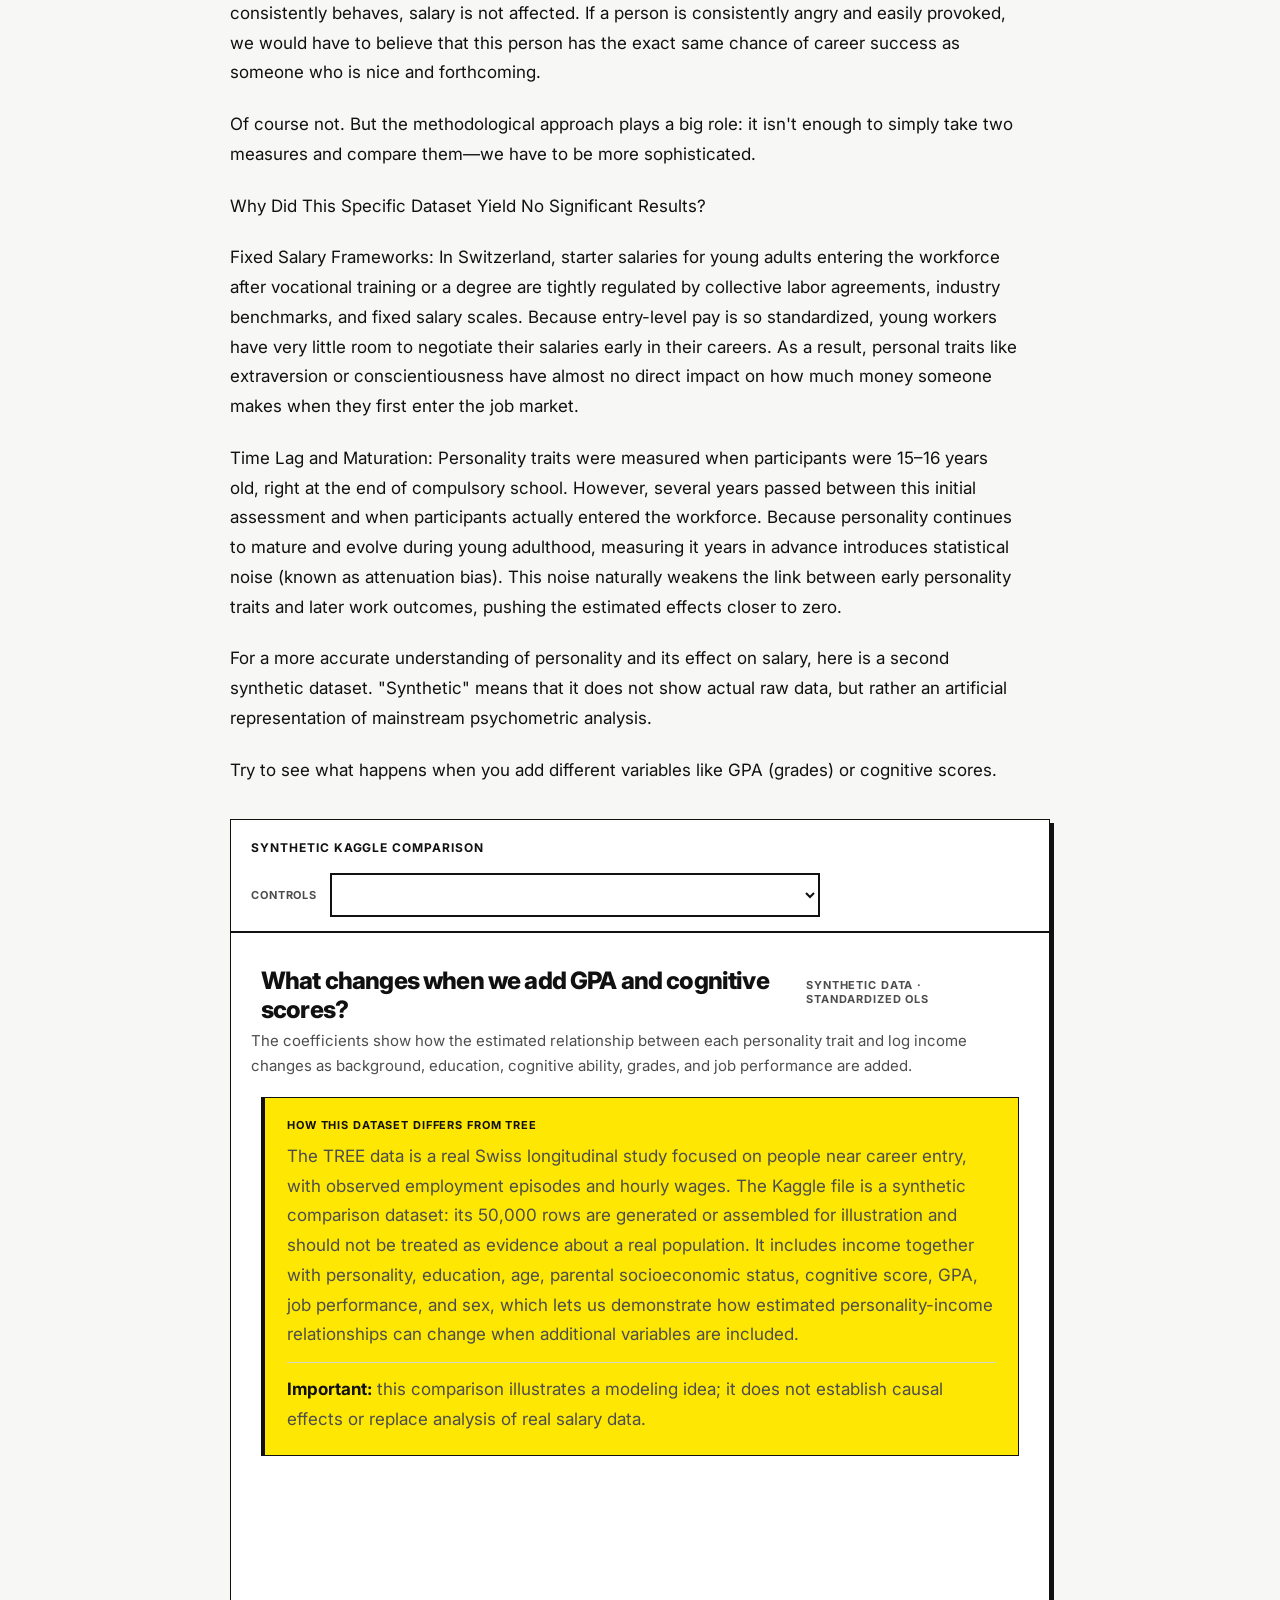
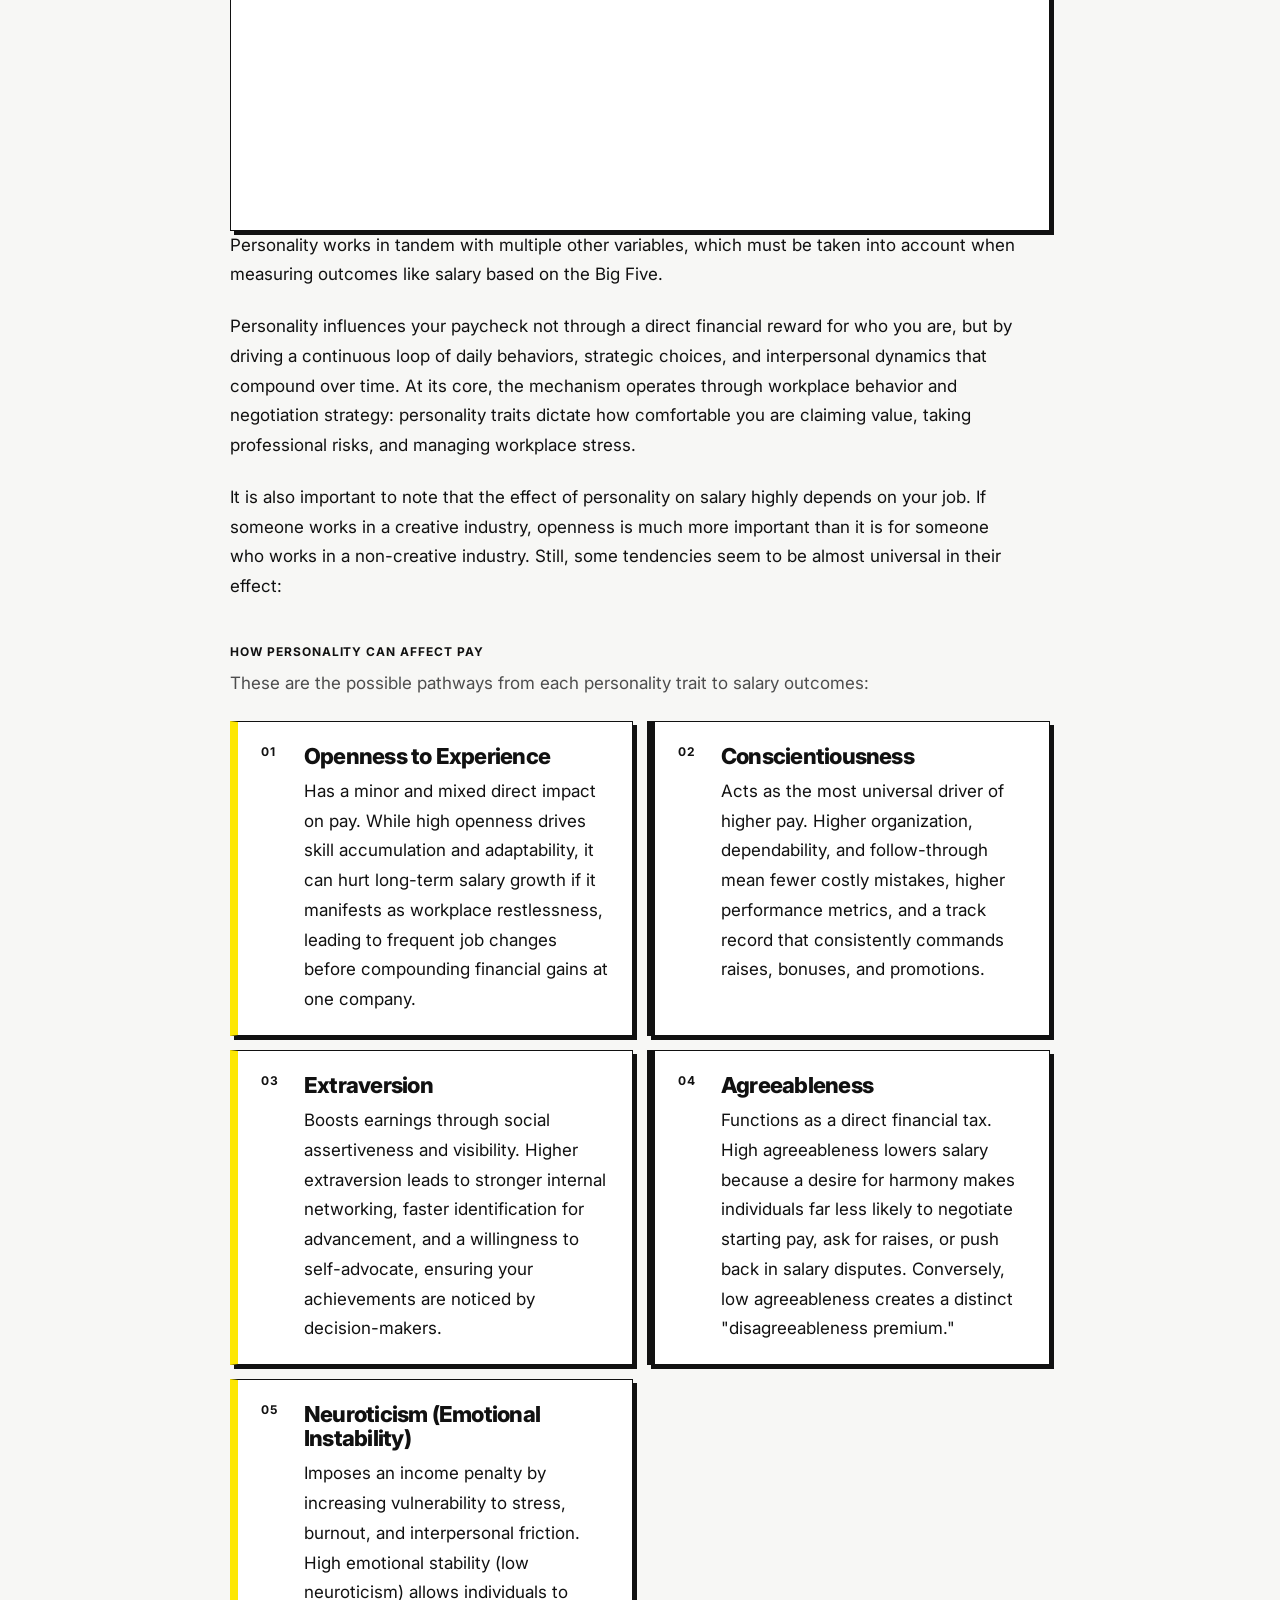
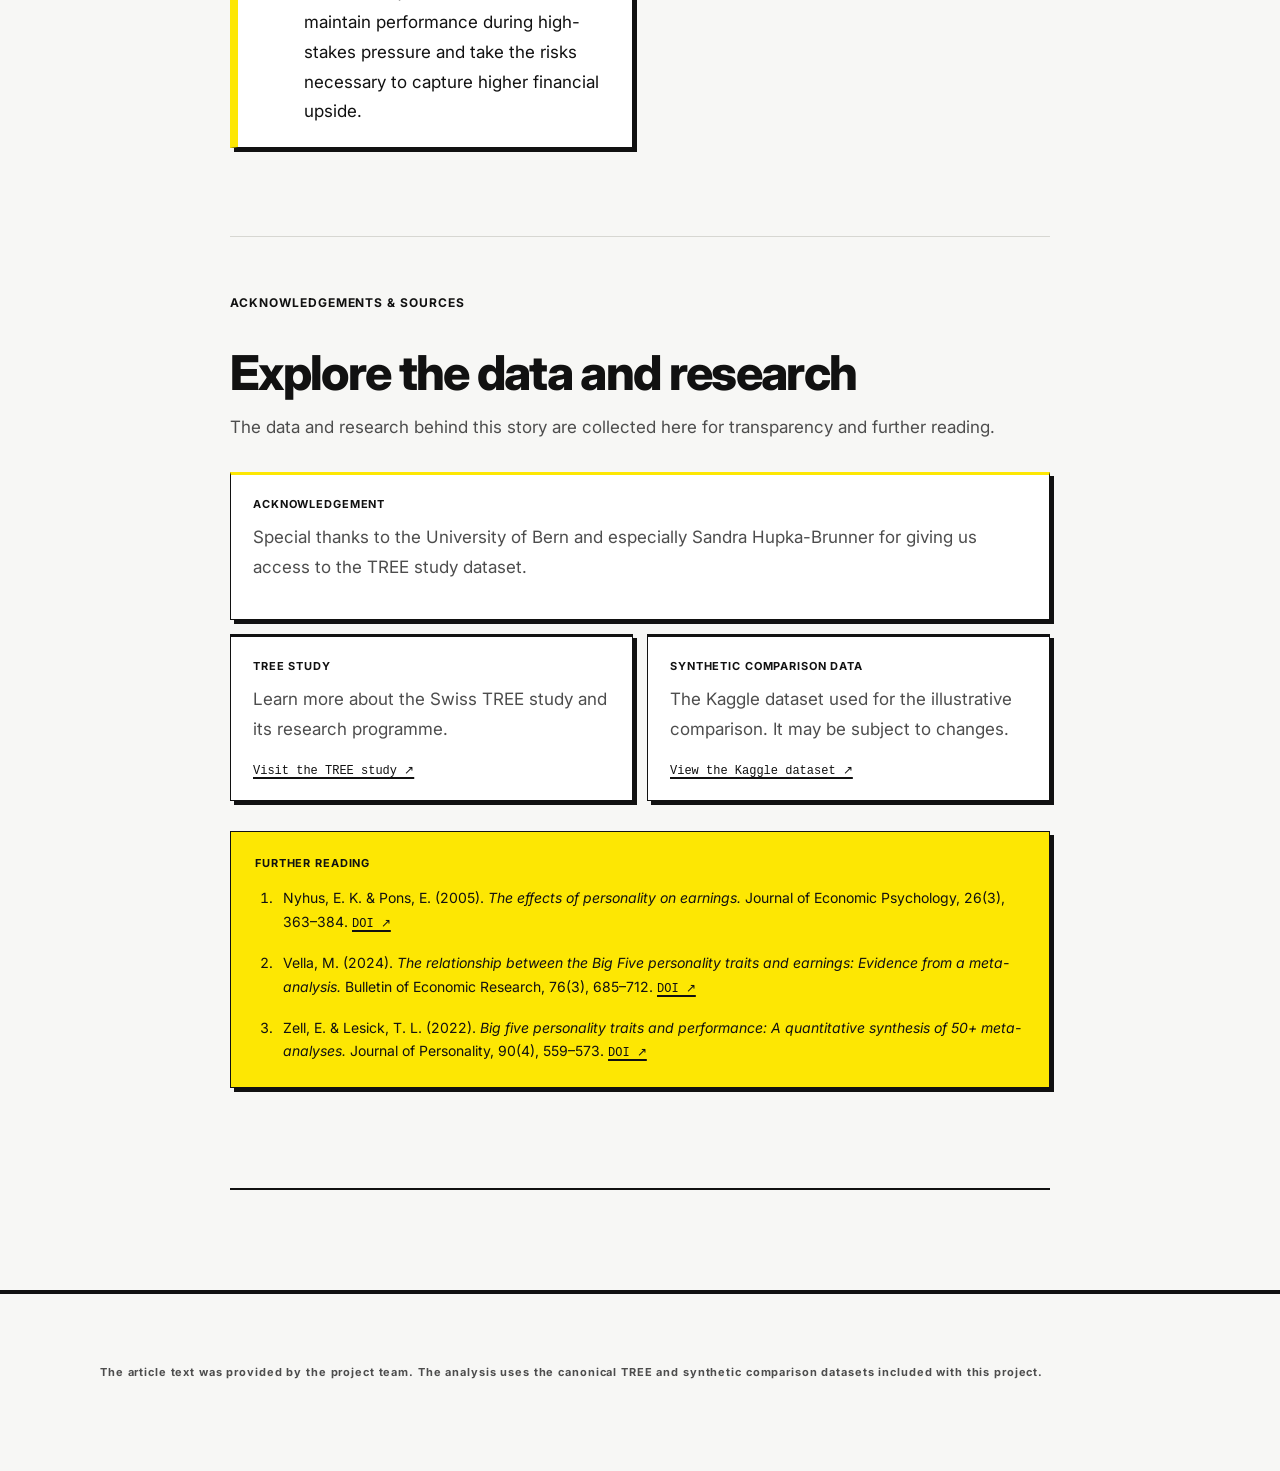
==== commit 5040f8a7: "Update v2" ====
--- a/docs/article.html
+++ b/docs/article.html
@@ -7,7 +7,7 @@
 <link rel="stylesheet" href="styles.css"><script src="https://cdn.plot.ly/plotly-3.0.1.min.js"></script>
 </head><body>
 <nav class="topbar" aria-label="Story navigation">
-  <a class="brand" href="#top" style="color:inherit;text-decoration:none">Paycheck / Personality</a>
+  <a class="brand" href="#top" style="color:inherit;text-decoration:none"><img src="img/fhnw-logo.png" alt="FHNW" /> <span>Paycheck / Personality</span></a>
   <div class="nav"><a href="#article">Article</a><a href="#sources">Sources</a></div>
 </nav>
 
@@ -36,7 +36,7 @@
 <p>So now that you know what personality is, it should be pretty easy to answer our question: just let some people take a personality test and ask them for their income.</p>
 <div class="dataset-overview"><div class="section-tag">Dataset snapshot</div><h3>Personality measured alongside work and pay</h3><p class="visualization-caption">The TREE2 analysis links Big Five scores to employment episodes and converts reported pay into a comparable hourly wage.</p><div class="dataset-metrics"><div><strong id="overview-people">—</strong><span>people</span></div><div><strong id="overview-episodes">—</strong><span>employment episodes</span></div><div><strong id="overview-wage">—</strong><span>median CHF / hour</span></div></div><div id="overview-wage-chart" class="inline-chart" role="img" aria-label="Distribution of hourly wages in the TREE dataset"></div></div>
 <p>This dataset assessed personality and salary during career entry in Switzerland:</p>
-<div class="inline-visualization"><div class="section-tag">What the TREE dataset shows</div><h3>Personality and hourly wage at career entry</h3><p class="visualization-caption">Each bar shows the Pearson correlation between one Big Five trait and log hourly wage. Values close to zero indicate little direct association in this sample.</p><div id="tree-inline-chart" class="inline-chart" role="img" aria-label="TREE dataset visualization of personality correlations with log hourly wage"></div><div id="tree-inline-table" class="table-wrap"></div><div class="methods-note"><div class="source-card-label">How to read the results</div><ul><li><strong>r (correlation):</strong> measures the direction and strength of a linear relationship. Values near 0 indicate little linear association; they do not prove that no relationship exists.</li><li><strong>95% confidence interval (CI/KI):</strong> shows a range of plausible values for the estimated correlation. Intervals that include 0 are compatible with no direct linear association.</li><li><strong>p-value:</strong> indicates how unusual the observed result would be if the true correlation were 0. A large p-value is not proof that the traits have no effect.</li></ul></div></div>
+<div class="inline-visualization"><div class="section-tag">What the TREE dataset shows</div><h3>Personality and hourly wage at career entry</h3><p class="visualization-caption">Each bar shows the Pearson correlation between one Big Five trait and log hourly wage. Values close to zero indicate little direct association in this sample.</p><div id="tree-inline-chart" class="inline-chart" role="img" aria-label="TREE dataset visualization of personality correlations with log hourly wage"></div><div id="tree-inline-table" class="table-wrap"></div><div class="methods-note"><div class="source-card-label">How to read the results</div><ul><li><strong>r (correlation):</strong> measures the direction and strength of a linear relationship. Values near 0 indicate little linear association; they do not prove that no relationship exists. The further away from 0 the bar is, the stronger the linear relationship.</li><li><strong>95% confidence interval (CI/KI):</strong> shows a range of plausible values for the estimated correlation. Intervals that include 0 are compatible with no direct linear association.</li><li><strong>p-value:</strong> indicates how unusual the observed result would be if the true correlation were 0. A large p-value is not proof that the traits have no effect.</li></ul></div></div>
 <p>So, as we see, there is no connection whatsoever between personality and salary. Or is there?</p>
 <p>If personality measurements are based on adjectives that describe a person—which often directly describe how a person behaves—we would have to believe that no matter how a person consistently behaves, salary is not affected. If a person is consistently angry and easily provoked, we would have to believe that this person has the exact same chance of career success as someone who is nice and forthcoming.</p>
 <p>Of course not. But the methodological approach plays a big role: it isn&#x27;t enough to simply take two measures and compare them—we have to be more sophisticated.</p>
--- a/docs/styles.css
+++ b/docs/styles.css
@@ -131,7 +131,8 @@
 a { color: var(--ink); text-decoration-thickness: 2px; text-underline-offset: 3px; }
 .topbar { padding-top: 14px; padding-bottom: 14px; background: rgba(247,247,245,.96); border-bottom: 2px solid var(--ink); }
 .brand, .nav, .eyebrow, .section-tag, .source-note, .chart-title span, .control-row label, .trait-number, .source-card-label { font-family: Inter, Arial, sans-serif; font-weight: 700; letter-spacing: .08em; }
-.brand { letter-spacing: .02em; }
+.brand { display: inline-flex; align-items: center; gap: 12px; letter-spacing: .02em; }
+.brand img { display: block; width: 36px; height: 36px; object-fit: contain; }
 .nav a { color: var(--ink); }
 .nav a:hover { color: var(--ink); background: var(--lime); }
 .hero { min-height: 600px; color: var(--ink); background: var(--lime); padding-top: 82px; padding-bottom: 82px; }
@@ -164,4 +165,4 @@
 .foot { border-top: 2px solid var(--ink); }
 .narrative-kaggle .control-row { position: sticky; top: 58px; z-index: 10; margin: 0 -20px 24px; padding: 18px 20px 14px; background: rgba(255,255,255,.97); border-bottom: 2px solid var(--ink); }
 .narrative-kaggle .control-row select { flex: 1 1 245px; max-width: 490px; }
-@media (max-width: 760px) { .hero { min-height: 520px; } .trait-card, .salary-trait-card, .source-card, .dataset-metrics div, .chart-card, .inline-visualization, .dataset-overview, .reading-list { box-shadow: 3px 3px 0 var(--ink); } }
+@media (max-width: 760px) { .hero { min-height: 520px; } .brand { gap: 8px; } .brand img { width: 30px; height: 30px; } .trait-card, .salary-trait-card, .source-card, .dataset-metrics div, .chart-card, .inline-visualization, .dataset-overview, .reading-list { box-shadow: 3px 3px 0 var(--ink); } }
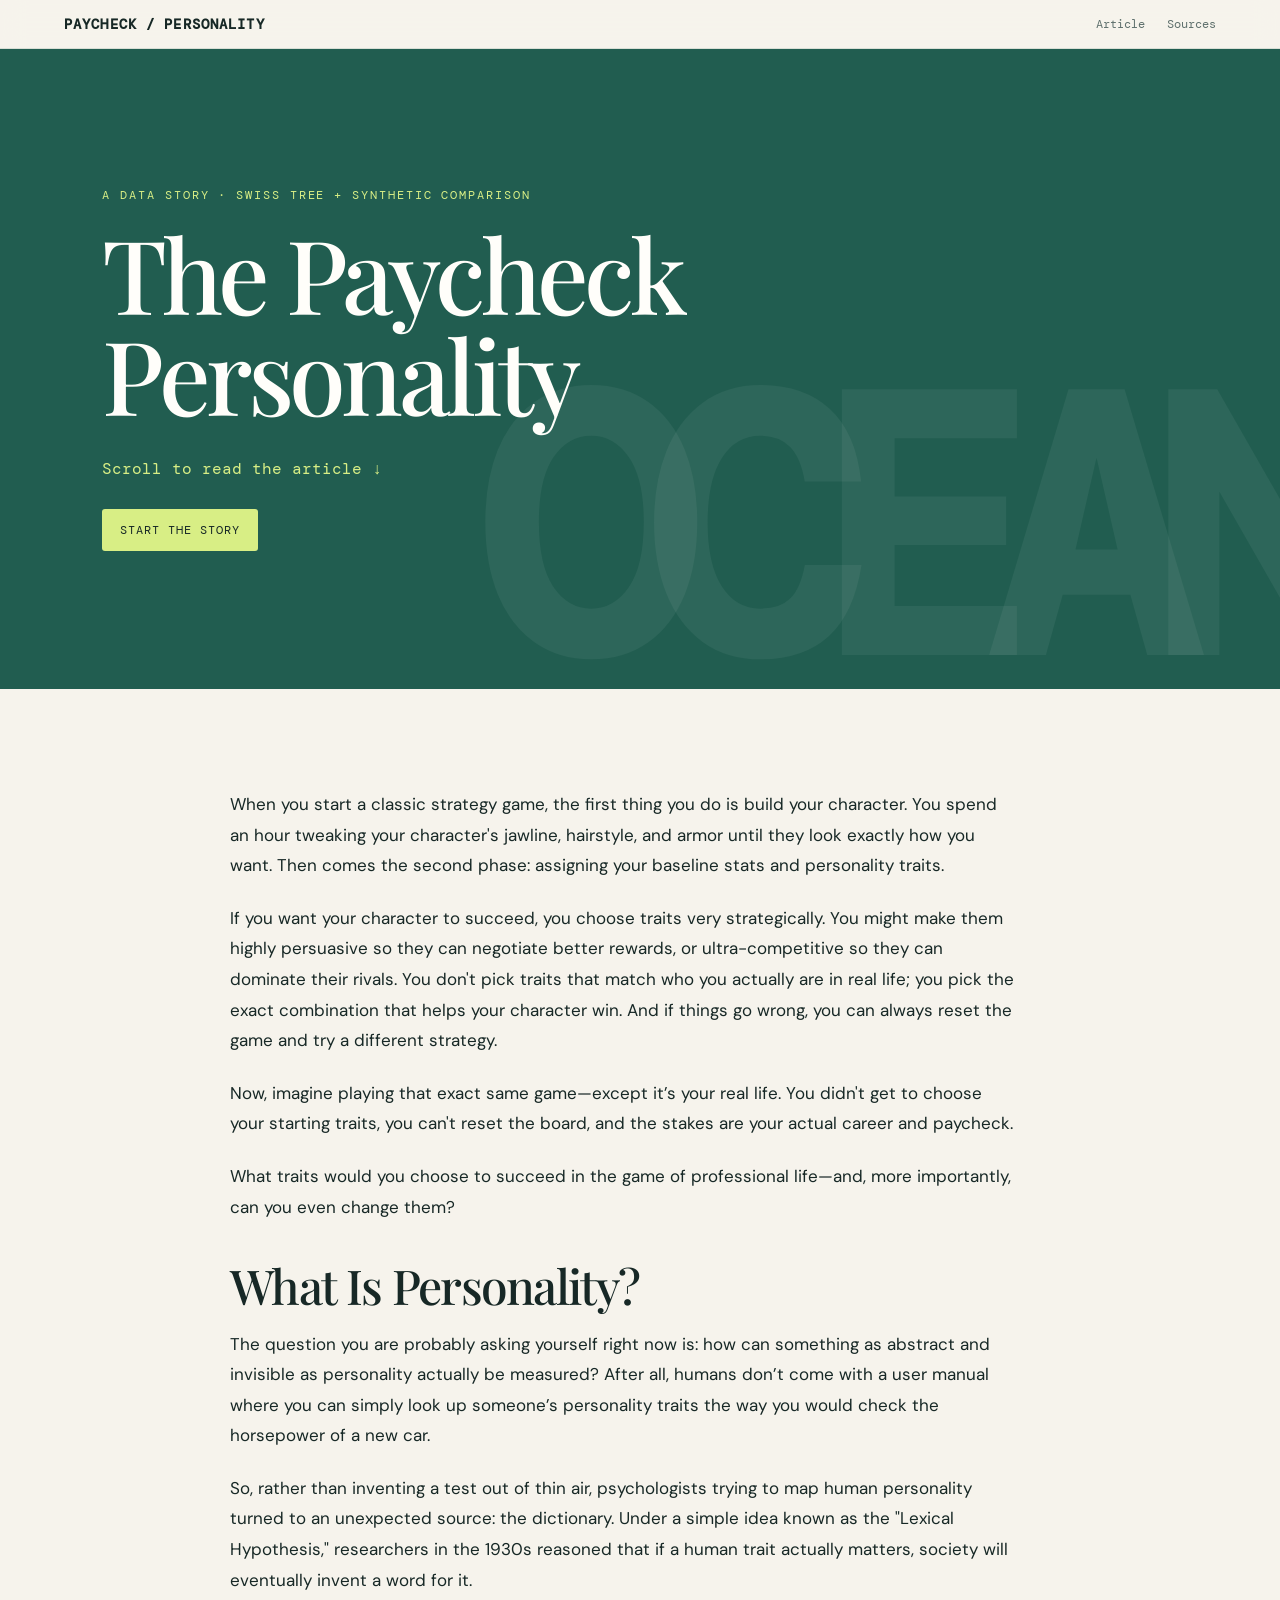
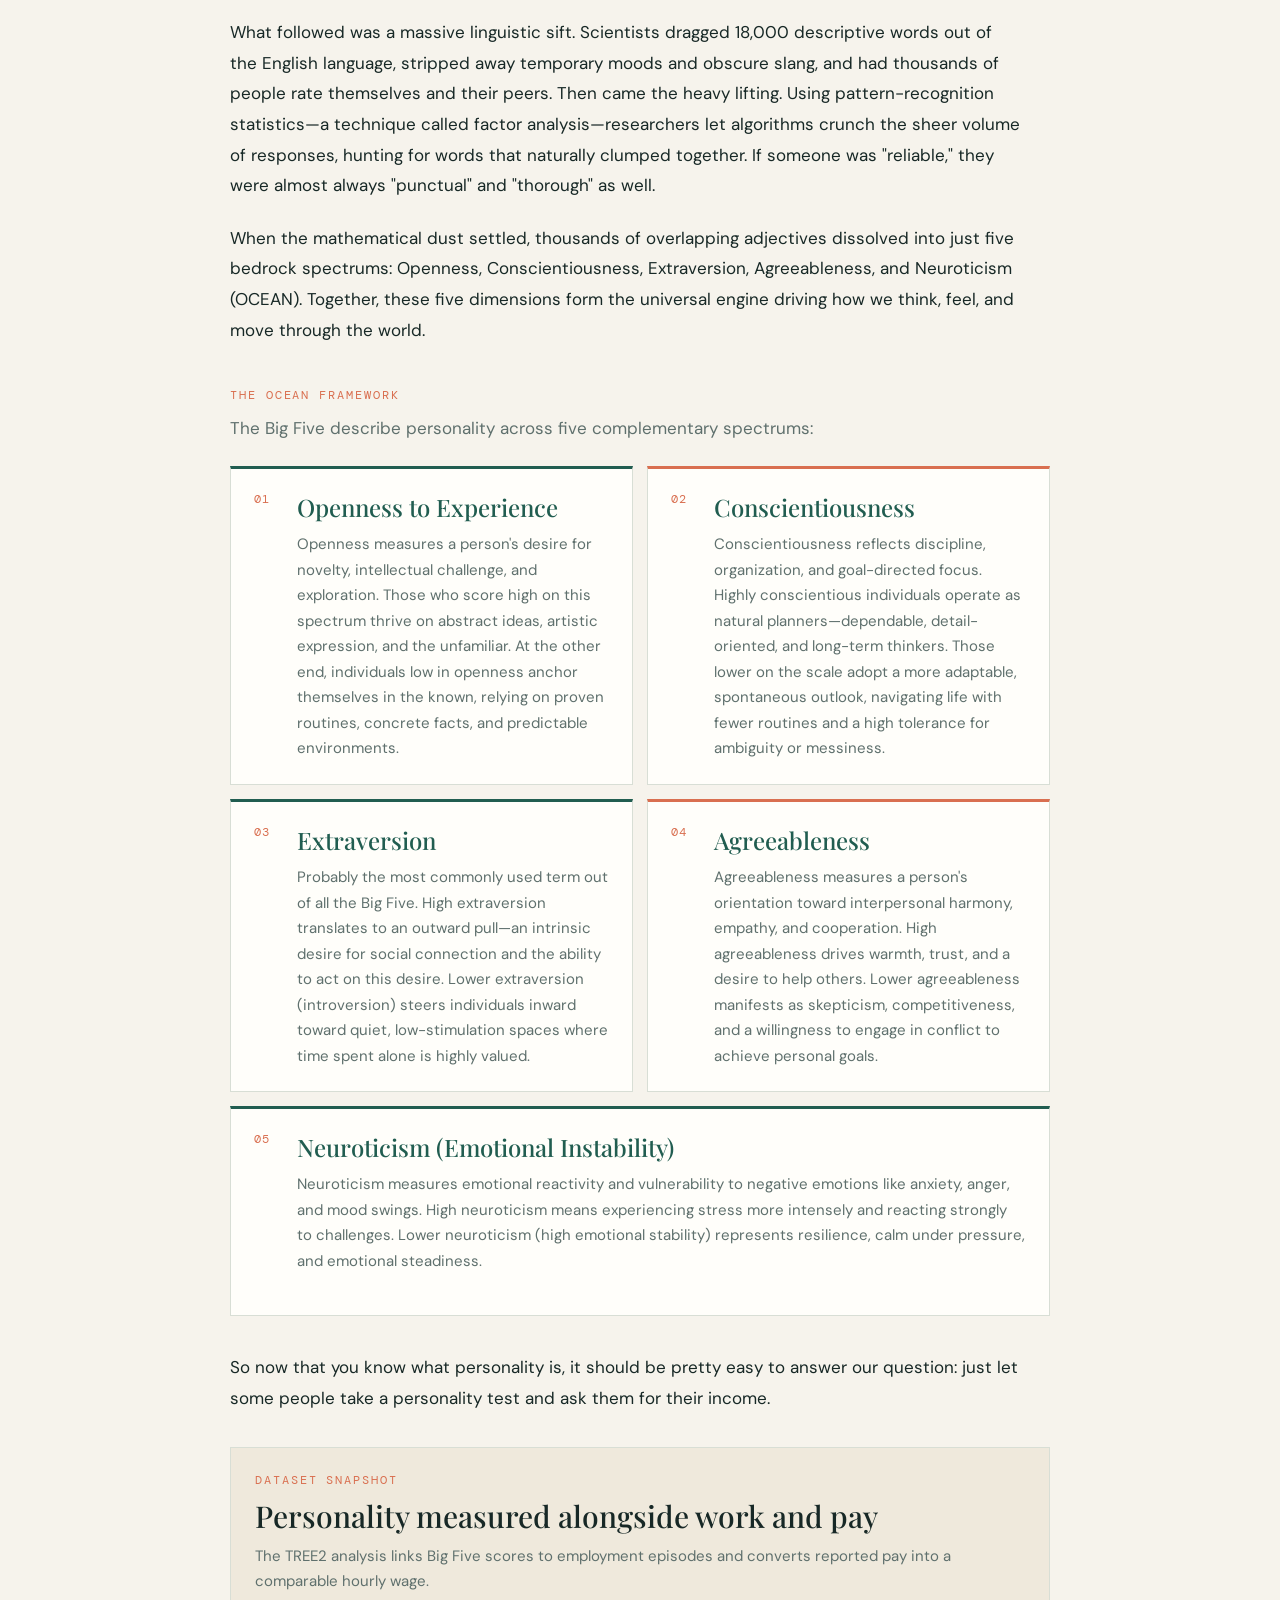
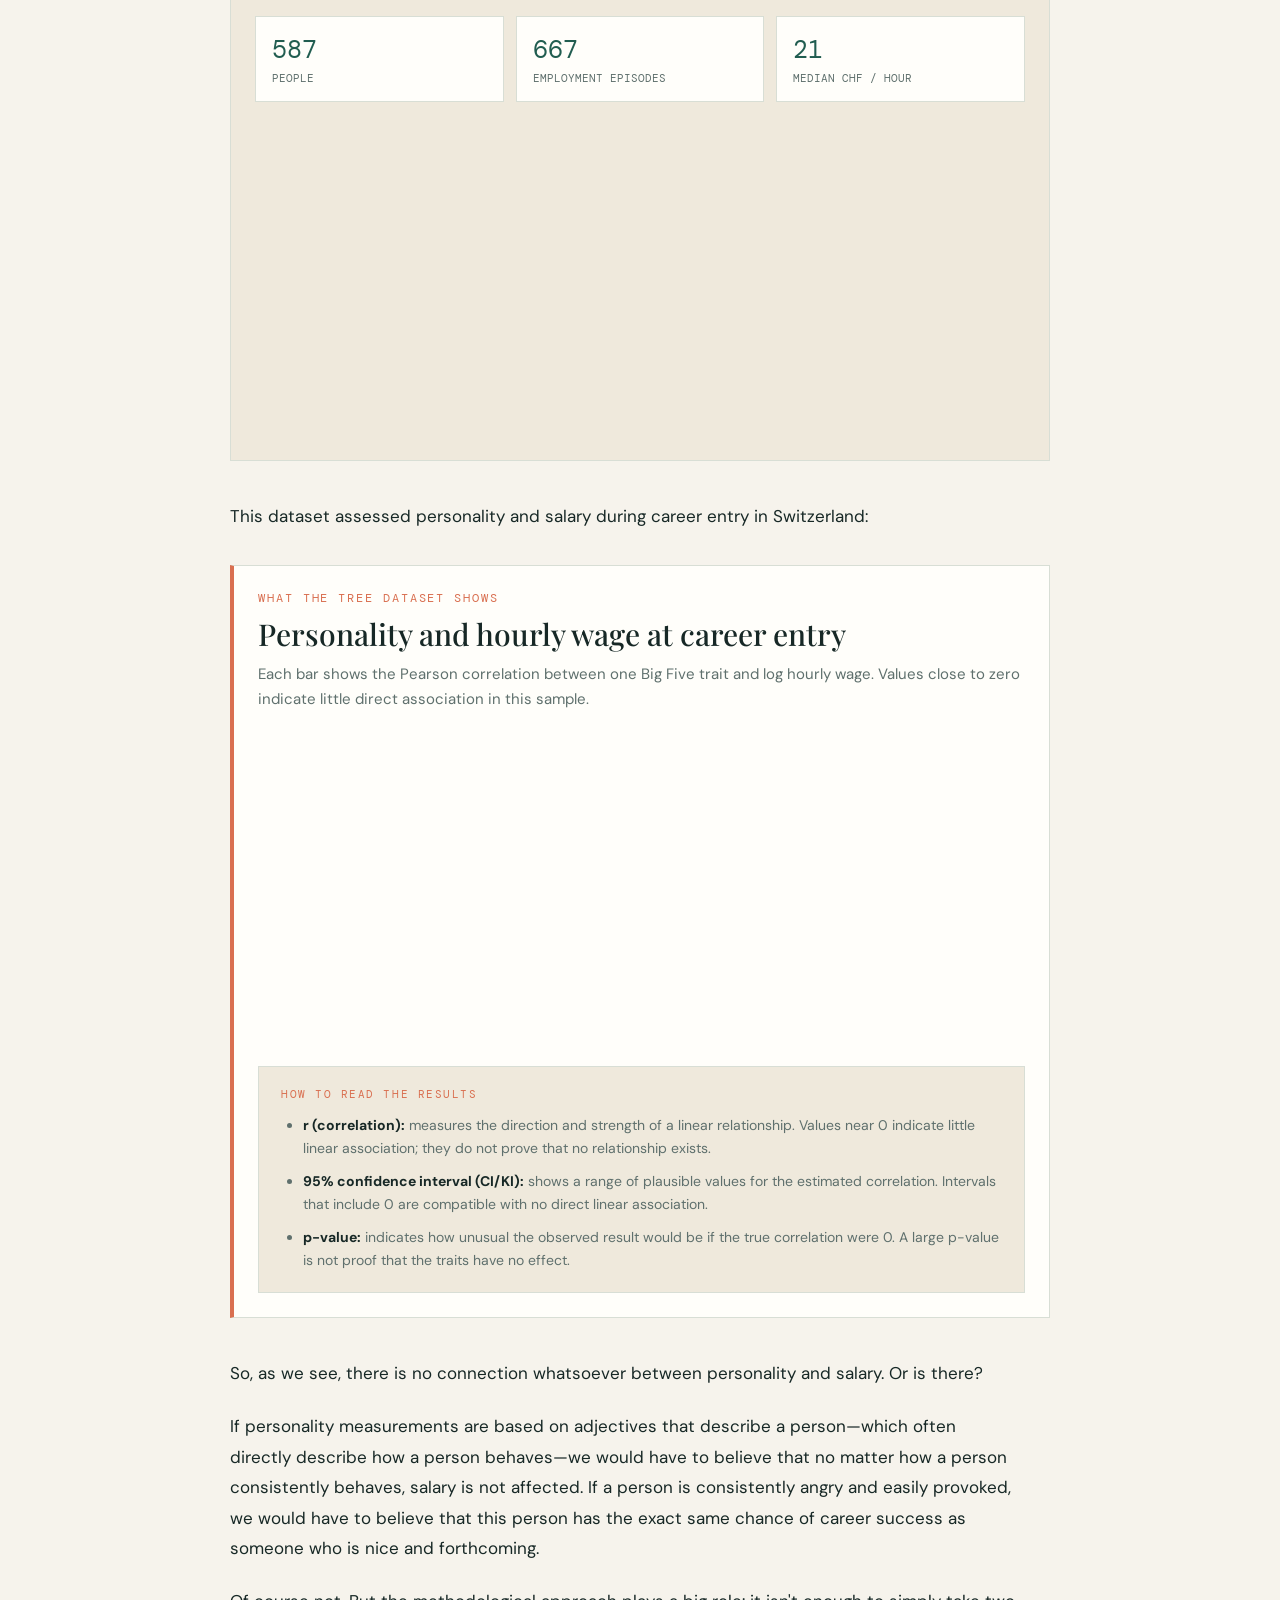
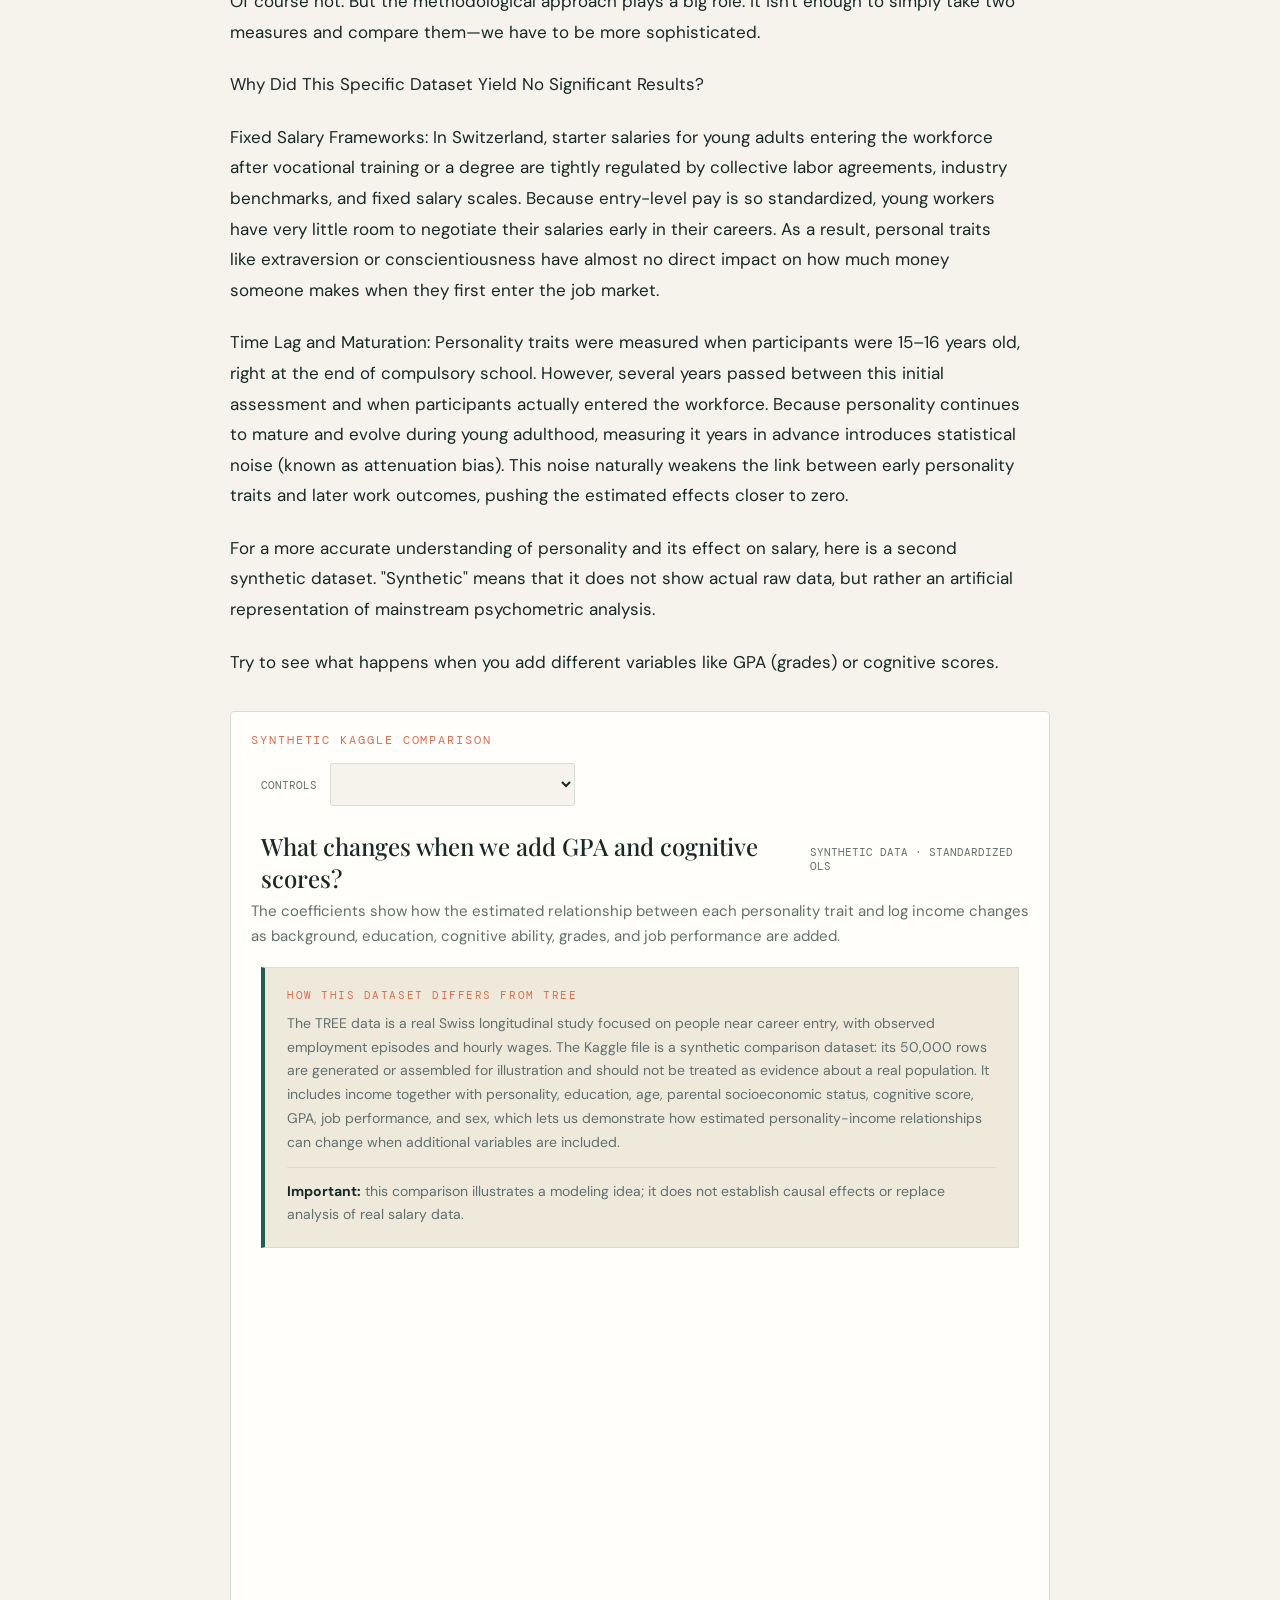
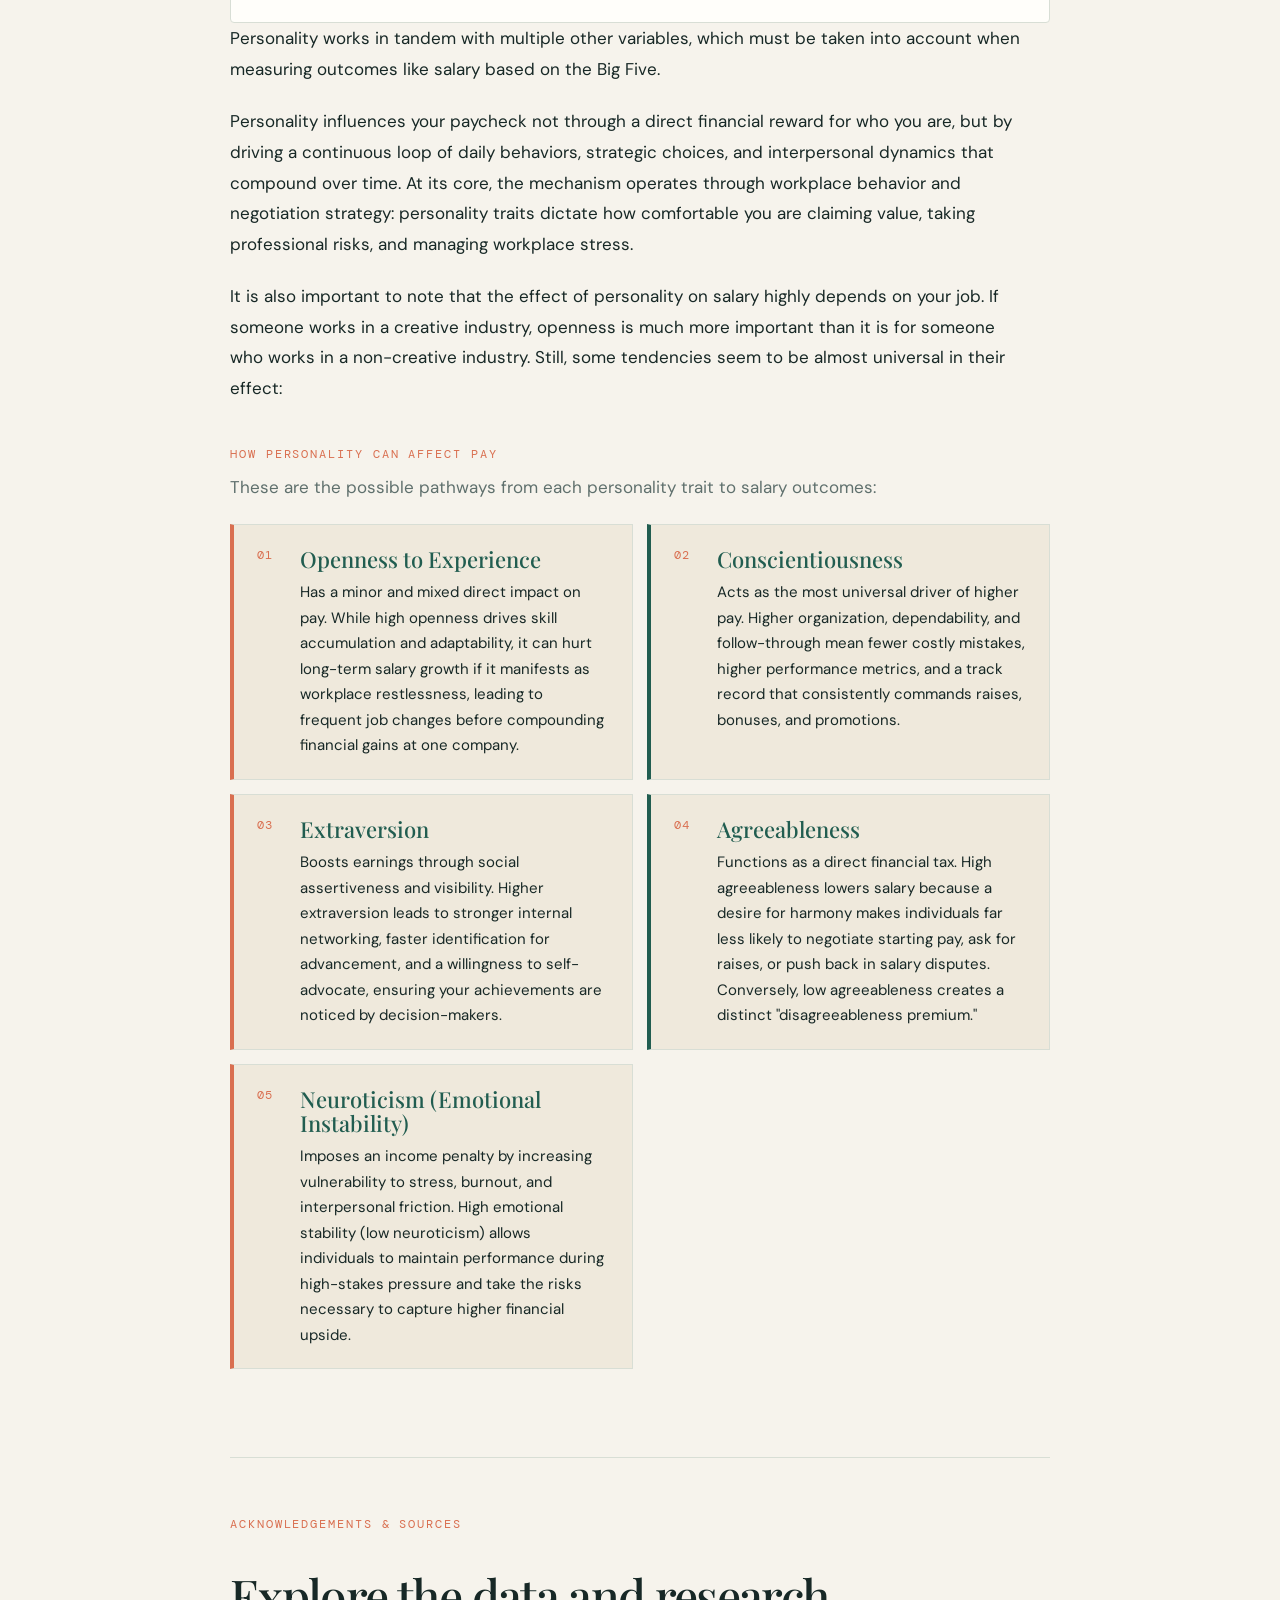
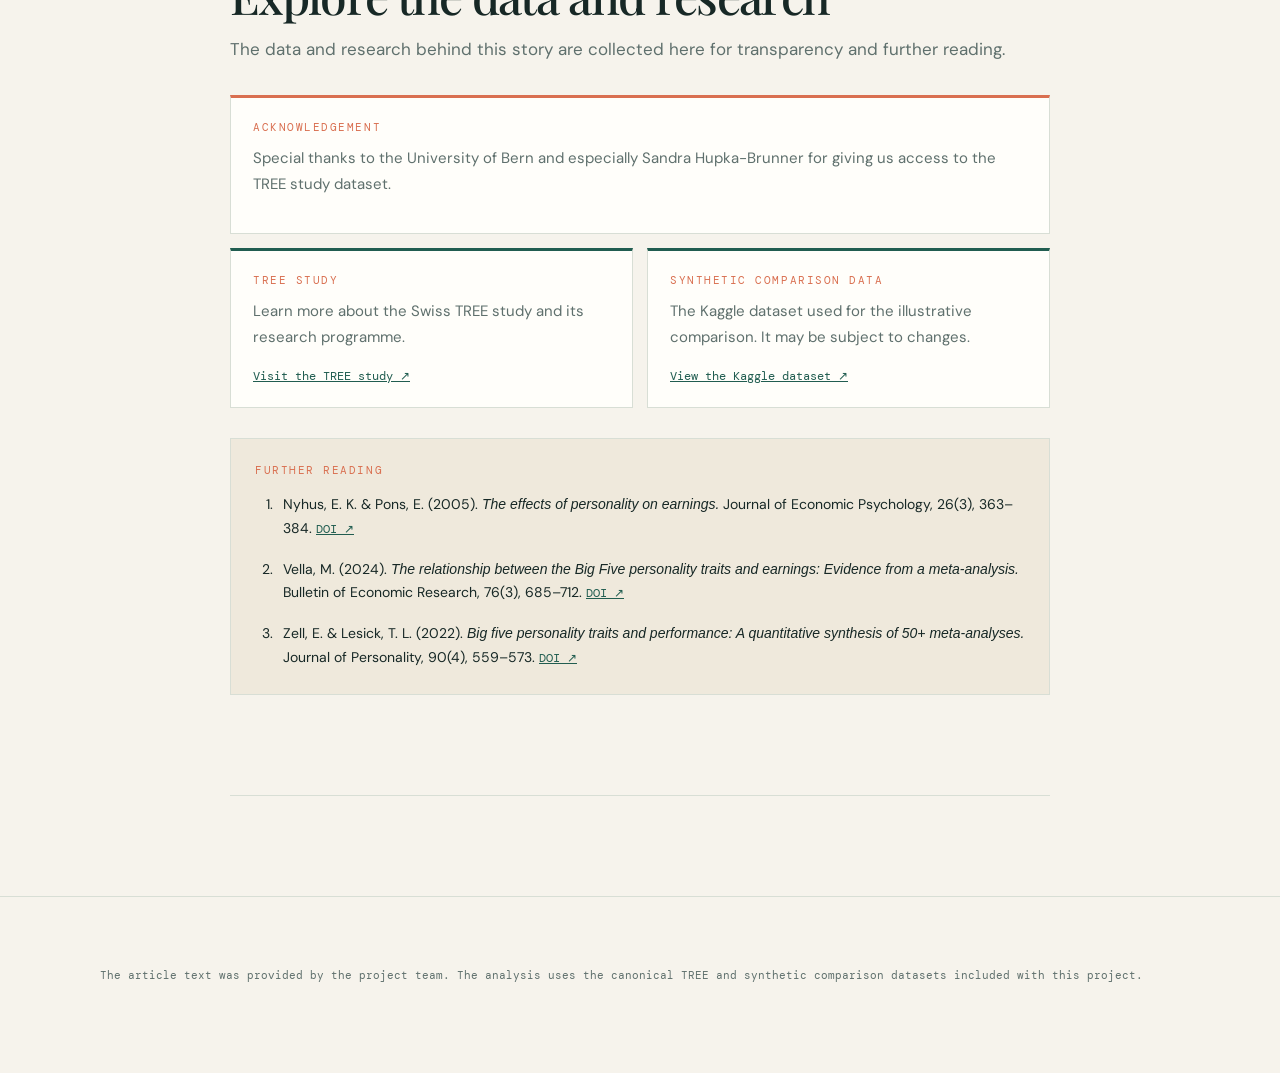
==== commit e751eb46: "Last chnages before submit - Removing Quarto Dependencies" ====
--- a/docs/article.html
+++ b/docs/article.html
@@ -3,11 +3,11 @@
 <meta name="description" content="An interactive story about personality and income using TREE and synthetic comparison data.">
 <title>The Paycheck Personality</title>
 <link rel="preconnect" href="https://fonts.googleapis.com"><link rel="preconnect" href="https://fonts.gstatic.com" crossorigin>
-<link href="https://fonts.googleapis.com/css2?family=Inter:wght@400;500;600;700;800;900&display=swap" rel="stylesheet">
+<link href="https://fonts.googleapis.com/css2?family=DM+Mono:wght@400;500&family=DM+Sans:wght@400;500;600;700&family=Playfair+Display:wght@500;600;700&display=swap" rel="stylesheet">
 <link rel="stylesheet" href="styles.css"><script src="https://cdn.plot.ly/plotly-3.0.1.min.js"></script>
 </head><body>
 <nav class="topbar" aria-label="Story navigation">
-  <a class="brand" href="#top" style="color:inherit;text-decoration:none"><img src="img/fhnw-logo.png" alt="FHNW" /> <span>Paycheck / Personality</span></a>
+  <a class="brand" href="#top" style="color:inherit;text-decoration:none">Paycheck / Personality</a>
   <div class="nav"><a href="#article">Article</a><a href="#sources">Sources</a></div>
 </nav>
 
@@ -36,7 +36,7 @@
 <p>So now that you know what personality is, it should be pretty easy to answer our question: just let some people take a personality test and ask them for their income.</p>
 <div class="dataset-overview"><div class="section-tag">Dataset snapshot</div><h3>Personality measured alongside work and pay</h3><p class="visualization-caption">The TREE2 analysis links Big Five scores to employment episodes and converts reported pay into a comparable hourly wage.</p><div class="dataset-metrics"><div><strong id="overview-people">—</strong><span>people</span></div><div><strong id="overview-episodes">—</strong><span>employment episodes</span></div><div><strong id="overview-wage">—</strong><span>median CHF / hour</span></div></div><div id="overview-wage-chart" class="inline-chart" role="img" aria-label="Distribution of hourly wages in the TREE dataset"></div></div>
 <p>This dataset assessed personality and salary during career entry in Switzerland:</p>
-<div class="inline-visualization"><div class="section-tag">What the TREE dataset shows</div><h3>Personality and hourly wage at career entry</h3><p class="visualization-caption">Each bar shows the Pearson correlation between one Big Five trait and log hourly wage. Values close to zero indicate little direct association in this sample.</p><div id="tree-inline-chart" class="inline-chart" role="img" aria-label="TREE dataset visualization of personality correlations with log hourly wage"></div><div id="tree-inline-table" class="table-wrap"></div><div class="methods-note"><div class="source-card-label">How to read the results</div><ul><li><strong>r (correlation):</strong> measures the direction and strength of a linear relationship. Values near 0 indicate little linear association; they do not prove that no relationship exists. The further away from 0 the bar is, the stronger the linear relationship.</li><li><strong>95% confidence interval (CI/KI):</strong> shows a range of plausible values for the estimated correlation. Intervals that include 0 are compatible with no direct linear association.</li><li><strong>p-value:</strong> indicates how unusual the observed result would be if the true correlation were 0. A large p-value is not proof that the traits have no effect.</li></ul></div></div>
+<div class="inline-visualization"><div class="section-tag">What the TREE dataset shows</div><h3>Personality and hourly wage at career entry</h3><p class="visualization-caption">Each bar shows the Pearson correlation between one Big Five trait and log hourly wage. Values close to zero indicate little direct association in this sample.</p><div id="tree-inline-chart" class="inline-chart" role="img" aria-label="TREE dataset visualization of personality correlations with log hourly wage"></div><div id="tree-inline-table" class="table-wrap"></div><div class="methods-note"><div class="source-card-label">How to read the results</div><ul><li><strong>r (correlation):</strong> measures the direction and strength of a linear relationship. Values near 0 indicate little linear association; they do not prove that no relationship exists.</li><li><strong>95% confidence interval (CI/KI):</strong> shows a range of plausible values for the estimated correlation. Intervals that include 0 are compatible with no direct linear association.</li><li><strong>p-value:</strong> indicates how unusual the observed result would be if the true correlation were 0. A large p-value is not proof that the traits have no effect.</li></ul></div></div>
 <p>So, as we see, there is no connection whatsoever between personality and salary. Or is there?</p>
 <p>If personality measurements are based on adjectives that describe a person—which often directly describe how a person behaves—we would have to believe that no matter how a person consistently behaves, salary is not affected. If a person is consistently angry and easily provoked, we would have to believe that this person has the exact same chance of career success as someone who is nice and forthcoming.</p>
 <p>Of course not. But the methodological approach plays a big role: it isn&#x27;t enough to simply take two measures and compare them—we have to be more sophisticated.</p>
--- a/docs/styles.css
+++ b/docs/styles.css
@@ -115,54 +115,3 @@
 .foot h2 { color: var(--ink); font-size: 34px; }
 .foot a { display: block; width: fit-content; }
 @media (max-width: 760px) { .nav { gap: 10px; font-size: 10px; } .brand { font-size: 11px; } .trait-grid { grid-template-columns: repeat(2,1fr); } .trait:last-child { grid-column: span 2; } .trait-list { grid-template-columns: 1fr; } .trait-card:nth-child(5) { grid-column: auto; } .dataset-metrics { grid-template-columns: 1fr; } .source-grid { grid-template-columns: 1fr; } .source-card-wide { grid-column: auto; } .hero { min-height: 570px; padding-top: 70px; padding-bottom: 70px; } section { padding: 72px 0; } .stats { grid-template-columns: 1fr; } .chart-card { padding: 10px; } }
-
-/* FHNW styleguide alignment */
-:root {
-  --paper: #f7f7f5;
-  --ink: #111111;
-  --muted: #4d4d4d;
-  --line: #d7d7d2;
-  --green: #111111;
-  --lime: #fde703;
-  --coral: #111111;
-  --white: #ffffff;
-}
-body { background: var(--paper); color: var(--ink); font-family: Inter, Arial, sans-serif; }
-a { color: var(--ink); text-decoration-thickness: 2px; text-underline-offset: 3px; }
-.topbar { padding-top: 14px; padding-bottom: 14px; background: rgba(247,247,245,.96); border-bottom: 2px solid var(--ink); }
-.brand, .nav, .eyebrow, .section-tag, .source-note, .chart-title span, .control-row label, .trait-number, .source-card-label { font-family: Inter, Arial, sans-serif; font-weight: 700; letter-spacing: .08em; }
-.brand { display: inline-flex; align-items: center; gap: 12px; letter-spacing: .02em; }
-.brand img { display: block; width: 36px; height: 36px; object-fit: contain; }
-.nav a { color: var(--ink); }
-.nav a:hover { color: var(--ink); background: var(--lime); }
-.hero { min-height: 600px; color: var(--ink); background: var(--lime); padding-top: 82px; padding-bottom: 82px; }
-.hero::after { color: rgba(17,17,17,.08); font-family: Inter, Arial, sans-serif; font-weight: 900; }
-.eyebrow, .section-tag { color: var(--ink); }
-h1, h2, h3 { font-family: Inter, Arial, sans-serif; font-weight: 800; letter-spacing: -.035em; }
-h1 { font-size: clamp(48px, 8vw, 100px); line-height: .95; }
-.hero .prompt { color: var(--ink); font-family: Inter, Arial, sans-serif; font-weight: 700; }
-.hero-link { padding: 13px 20px; color: var(--white); background: var(--ink); border: 2px solid var(--ink); border-radius: 0; font-family: Inter, Arial, sans-serif; font-weight: 700; }
-.hero-link:hover { color: var(--ink); background: transparent; }
-section { border-bottom: 2px solid var(--ink); }
-.teammate-copy p { font-size: 17px; line-height: 1.75; }
-.trait-card, .salary-trait-card, .source-card, .dataset-metrics div, .chart-card, .inline-visualization, .dataset-overview, .reading-list { border-color: var(--ink); border-radius: 0; box-shadow: 4px 4px 0 var(--ink); }
-.trait-card { border-top: 8px solid var(--ink); }
-.trait-card:nth-child(2n), .source-card-wide { border-top-color: var(--lime); }
-.trait-card h3, .salary-trait-card h3 { color: var(--ink); }
-.salary-trait-card { border-left: 8px solid var(--lime); background: var(--white); }
-.salary-trait-card:nth-child(2n) { border-left-color: var(--ink); }
-.trait-number, .source-card-label { color: var(--ink); }
-.inline-visualization { border-left: 8px solid var(--lime); }
-.dataset-overview, .methods-note, .dataset-explainer, .reading-list { background: var(--lime); border-color: var(--ink); }
-.dataset-metrics strong { color: var(--ink); }
-.stat { background: var(--ink); }
-.stat .number { color: var(--lime); }
-.chart-card { background: var(--white); }
-select { border: 2px solid var(--ink); border-radius: 0; background: var(--white); font-family: Inter, Arial, sans-serif; }
-select:focus { outline: 3px solid var(--lime); outline-offset: 2px; }
-.table-wrap th { color: var(--ink); }
-.table-wrap td, .table-wrap th { border-bottom-color: var(--ink); }
-.foot { border-top: 2px solid var(--ink); }
-.narrative-kaggle .control-row { position: sticky; top: 58px; z-index: 10; margin: 0 -20px 24px; padding: 18px 20px 14px; background: rgba(255,255,255,.97); border-bottom: 2px solid var(--ink); }
-.narrative-kaggle .control-row select { flex: 1 1 245px; max-width: 490px; }
-@media (max-width: 760px) { .hero { min-height: 520px; } .brand { gap: 8px; } .brand img { width: 30px; height: 30px; } .trait-card, .salary-trait-card, .source-card, .dataset-metrics div, .chart-card, .inline-visualization, .dataset-overview, .reading-list { box-shadow: 3px 3px 0 var(--ink); } }
